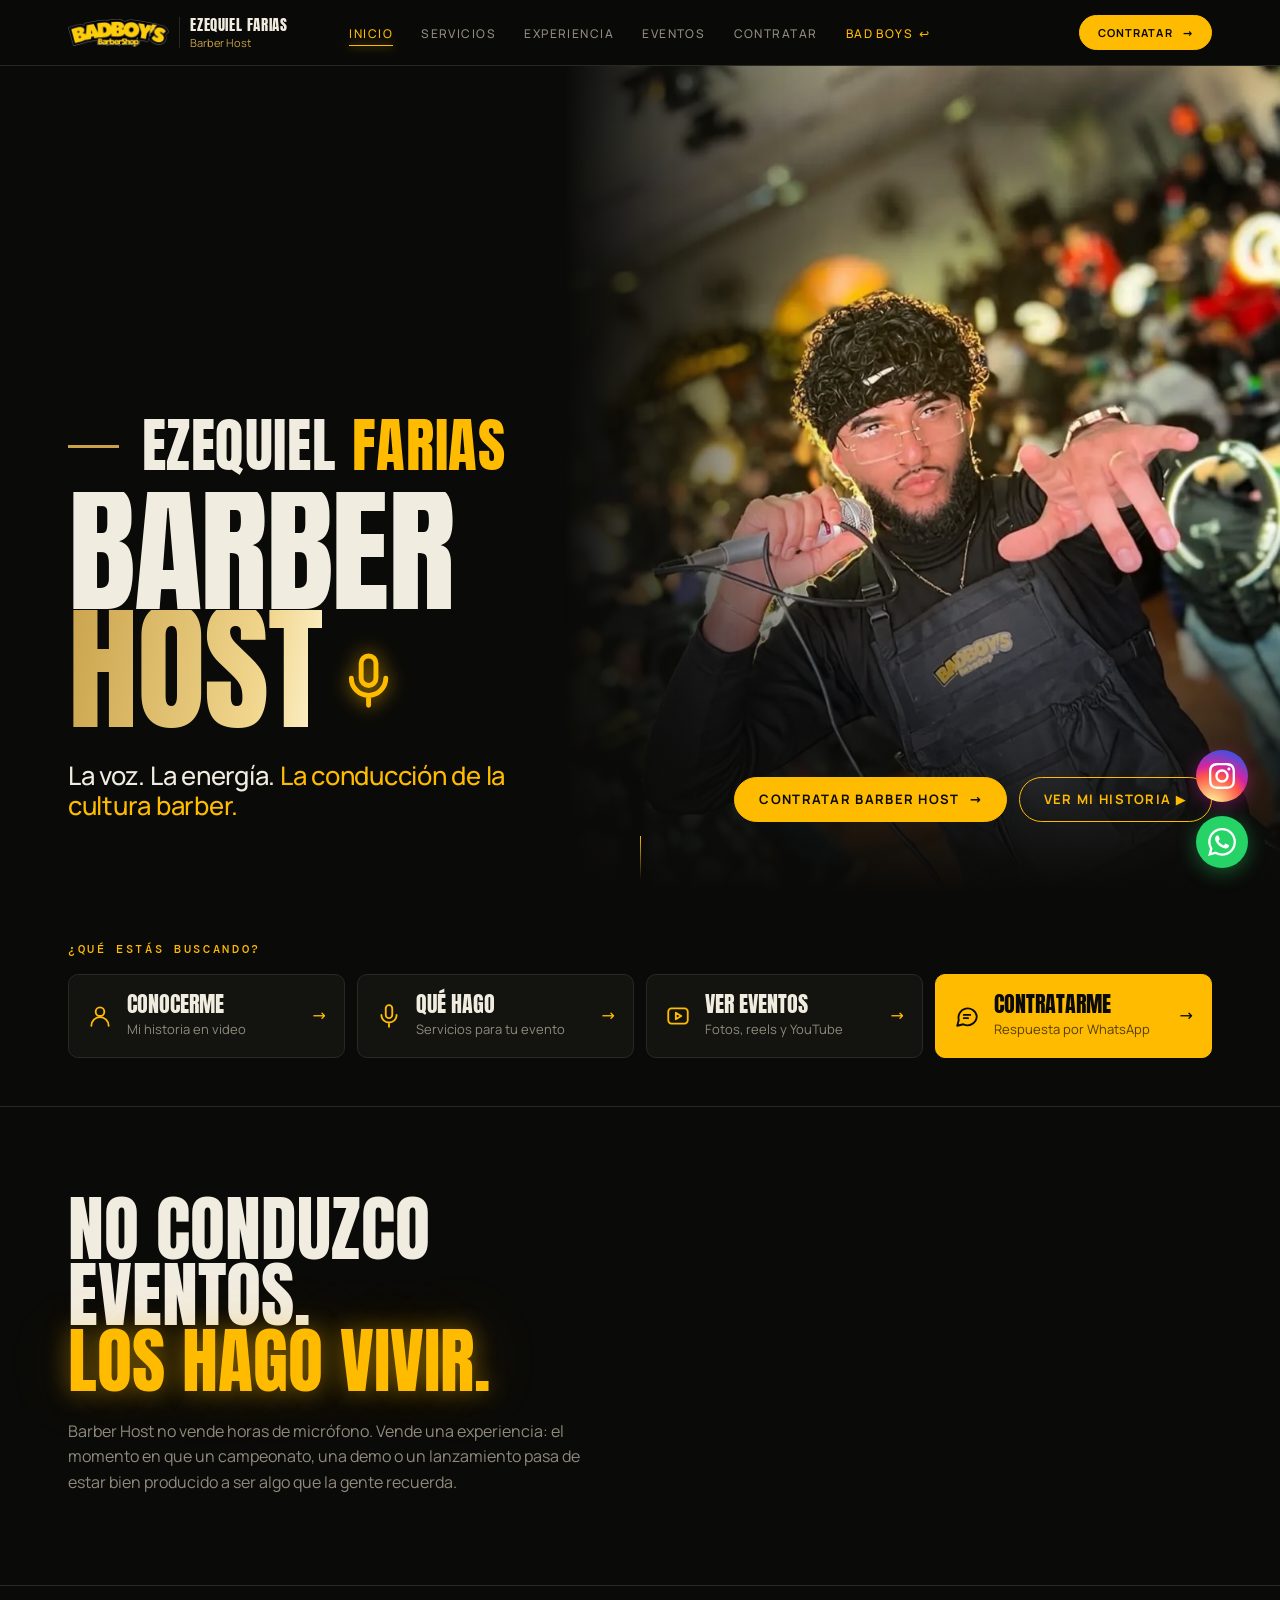
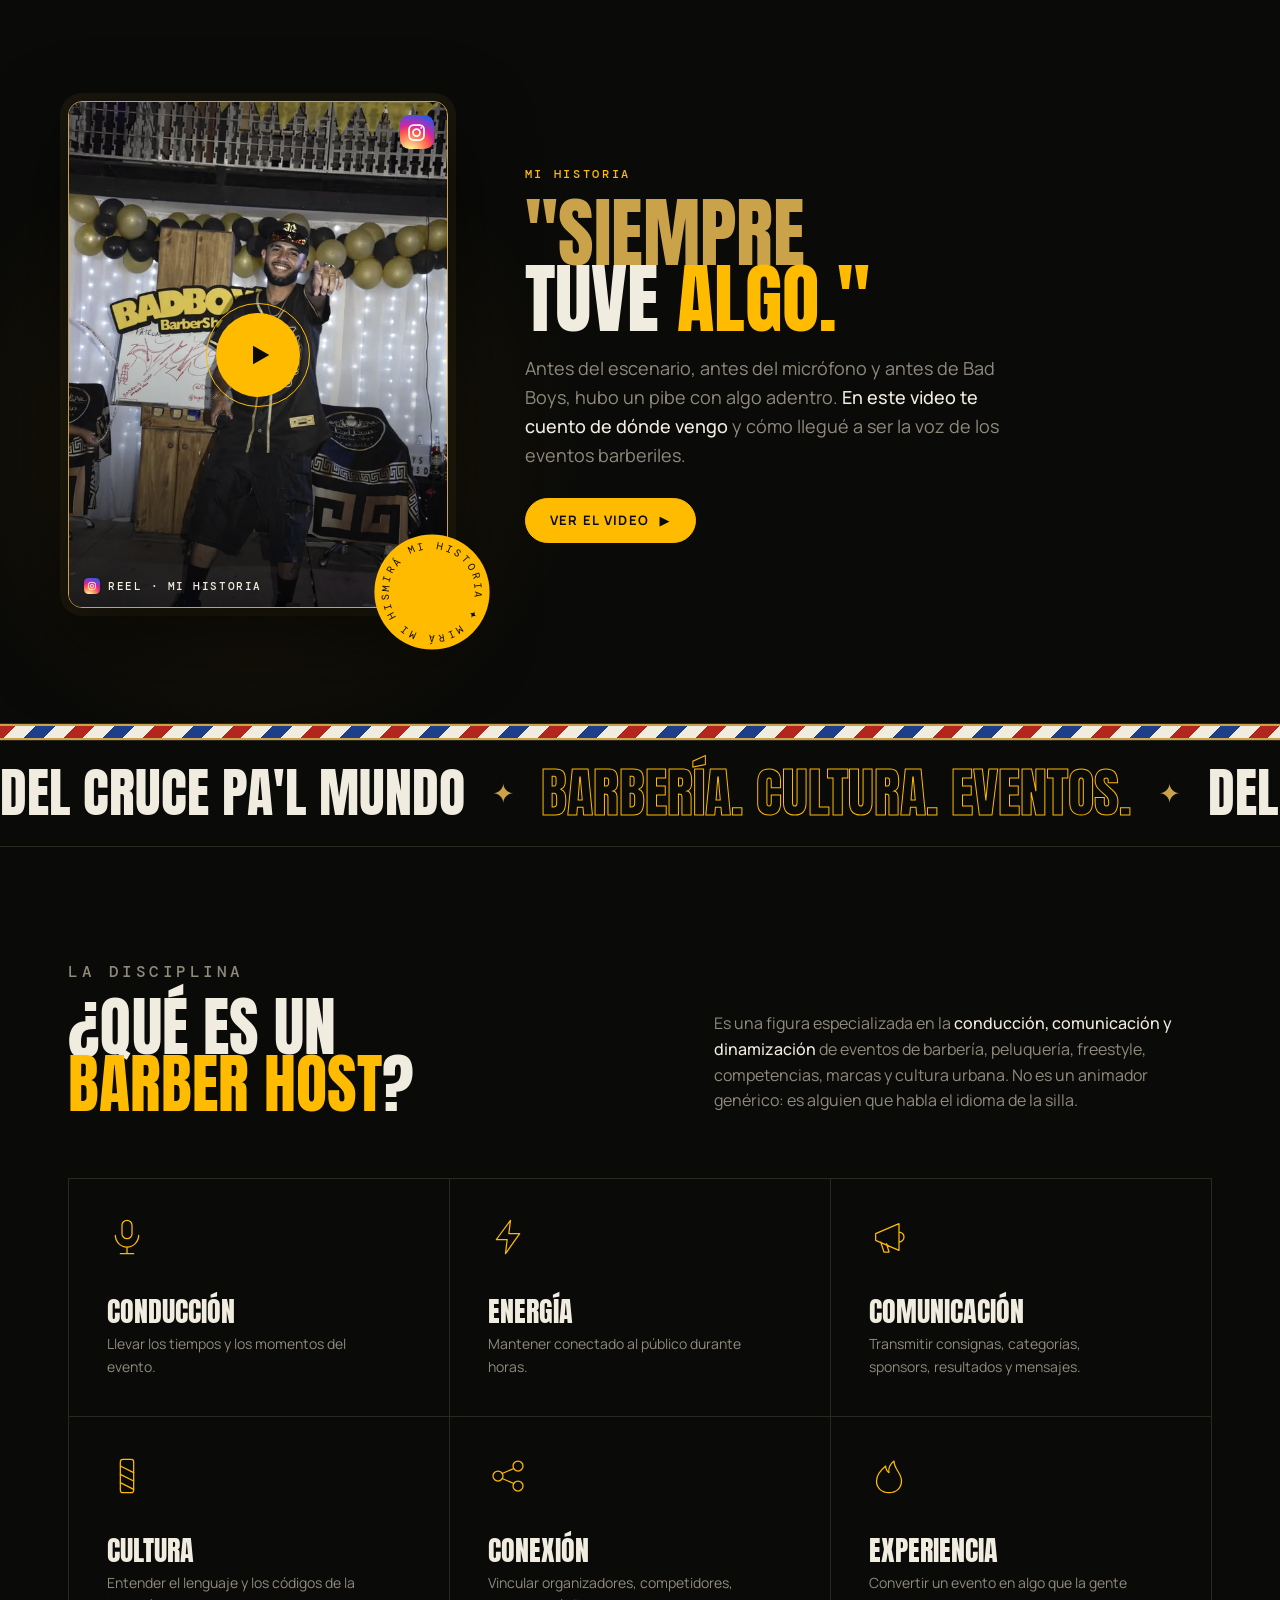
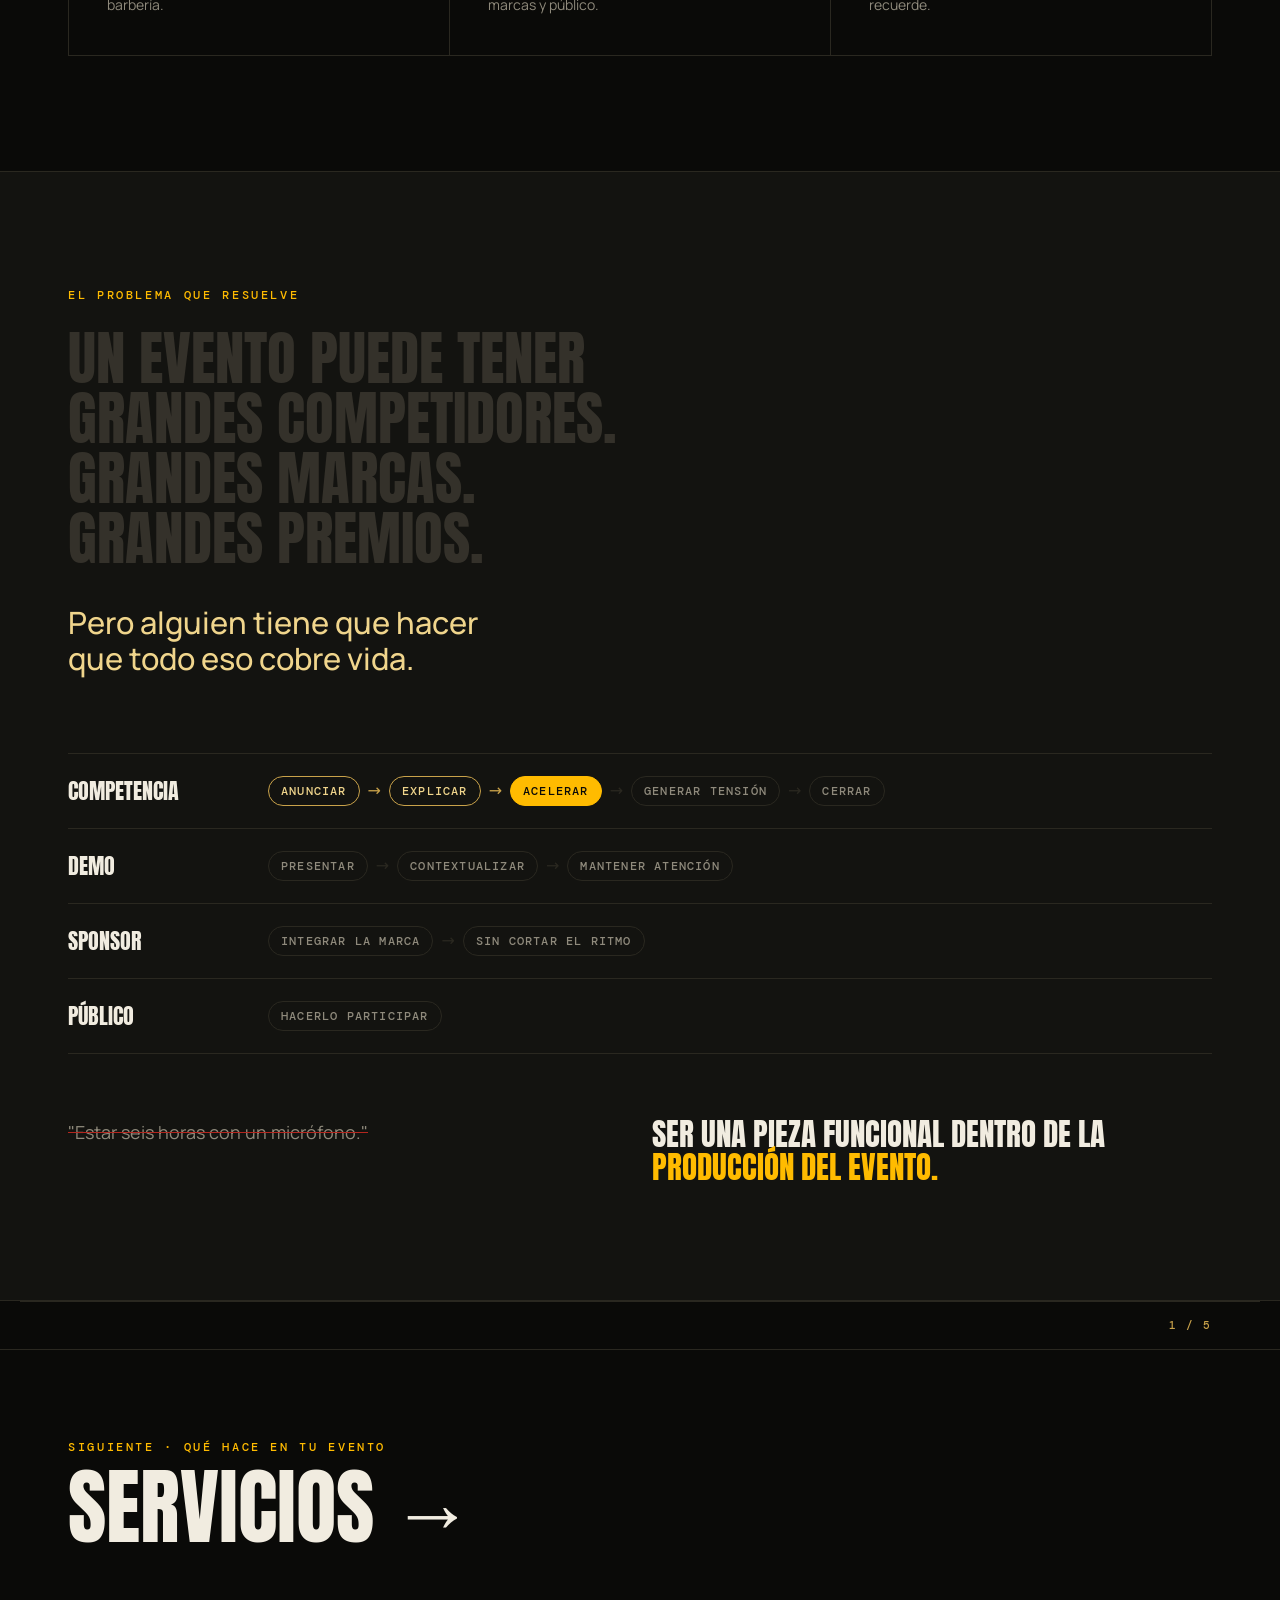
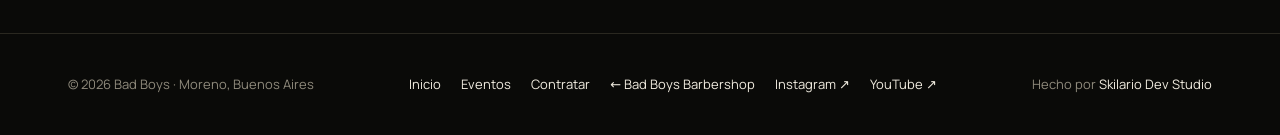
==== barber-host/index.html @ 0c730b34 "Agregado de Pagina nueva Agregado de Barber Host, Mejoras de SEO, Modificado home de Bad Boys" ====
<!doctype html>
<html lang="es">
<head>
  <meta charset="utf-8">
  <meta name="viewport" content="width=device-width, initial-scale=1, viewport-fit=cover">
  <!--
    SEO · URL pública del sitio: https://badboysbarber.com.ar/barber-host/
    Si se publica en otra dirección, buscar y reemplazar esa URL en este archivo,
    en sitemap.xml y en robots.txt (ver README).
  -->
  <title>Ezequiel Farias · Barber Host | Conductor de eventos de barbería</title>
  <meta name="description" content="Ezequiel Farias es Barber Host: conductor de campeonatos de barberos, batallas, expos, masterclass y activaciones de marca en Argentina. Más de 10 años en la barbería. Contratalo por WhatsApp.">
  <meta name="robots" content="index, follow, max-image-preview:large">
  <meta name="author" content="Ezequiel Farias">
  <link rel="canonical" href="https://badboysbarber.com.ar/barber-host/">
  <meta name="theme-color" content="#0a0a08">
  <meta name="referrer" content="strict-origin-when-cross-origin">

  <!-- Vista previa al compartir (WhatsApp, Instagram, Facebook, X) -->
  <meta property="og:type" content="profile">
  <meta property="og:locale" content="es_AR">
  <meta property="og:site_name" content="Bad Boy's Barbershop">
  <meta property="og:url" content="https://badboysbarber.com.ar/barber-host/">
  <meta property="og:title" content="Ezequiel Farias · Barber Host">
  <meta property="og:description" content="La voz. La energía. La conducción de la cultura barber. Campeonatos, expos, masterclass y marcas.">
  <meta property="og:image" content="https://badboysbarber.com.ar/barber-host/assets/img/og-barber-host.jpg">
  <meta property="og:image:width" content="1200">
  <meta property="og:image:height" content="630">
  <meta property="og:image:alt" content="Ezequiel Farias, Barber Host, con el micrófono frente al público">
  <meta property="profile:first_name" content="Ezequiel">
  <meta property="profile:last_name" content="Farias">
  <meta name="twitter:card" content="summary_large_image">
  <meta name="twitter:title" content="Ezequiel Farias · Barber Host">
  <meta name="twitter:description" content="La voz. La energía. La conducción de la cultura barber.">
  <meta name="twitter:image" content="https://badboysbarber.com.ar/barber-host/assets/img/og-barber-host.jpg">

  <!-- Íconos -->
  <link rel="icon" href="favicon.ico" sizes="48x48">
  <link rel="icon" type="image/png" href="assets/img/icons/icon-192.png" sizes="192x192">
  <link rel="apple-touch-icon" href="assets/img/icons/apple-touch-icon.png">
  <link rel="manifest" href="site.webmanifest">

  <!-- Velocidad: tipografías propias, precargadas (las que se ven arriba de todo) -->
  <link rel="preload" href="assets/fonts/anton-latin-400-normal.woff2" as="font" type="font/woff2" crossorigin>
  <link rel="preload" href="assets/fonts/manrope-latin-wght-normal.woff2" as="font" type="font/woff2" crossorigin>
  <link rel="stylesheet" href="assets/css/fonts.css">

  <!-- Estilos (el orden importa: cada archivo pisa al anterior) -->
  <link rel="stylesheet" href="assets/css/tokens.css">
  <link rel="stylesheet" href="assets/css/base.css">
  <link rel="stylesheet" href="assets/css/components.css">
  <link rel="stylesheet" href="assets/css/sections.css">
  <link rel="stylesheet" href="assets/css/media.css">
  <link rel="stylesheet" href="assets/css/navigation.css">
  <link rel="stylesheet" href="assets/css/theme-electric.css">
  <link rel="stylesheet" href="assets/css/modal.css">
  <link rel="stylesheet" href="assets/css/responsive.css">
  <link rel="stylesheet" href="assets/css/badboys.css">
  <link rel="stylesheet" href="assets/css/perf.css">

  <!-- Datos estructurados (Google entiende quién es Eze, qué ofrece y dónde) -->
  <script type="application/ld+json">
  {
    "@context": "https://schema.org",
    "@graph": [
      {
        "@type": "WebSite",
        "@id": "https://badboysbarber.com.ar/barber-host/#website",
        "url": "https://badboysbarber.com.ar/barber-host/",
        "name": "Ezequiel Farias · Barber Host",
        "inLanguage": "es-AR",
        "publisher": { "@id": "https://badboysbarber.com.ar/#barberia" }
      },
      {
        "@type": "ProfilePage",
        "@id": "https://badboysbarber.com.ar/barber-host/#pagina",
        "url": "https://badboysbarber.com.ar/barber-host/",
        "name": "Ezequiel Farias · Barber Host | Conductor de eventos de barbería",
        "inLanguage": "es-AR",
        "isPartOf": { "@id": "https://badboysbarber.com.ar/barber-host/#website" },
        "primaryImageOfPage": "https://badboysbarber.com.ar/barber-host/assets/img/og-barber-host.jpg",
        "mainEntity": { "@id": "https://badboysbarber.com.ar/barber-host/#eze" }
      },
      {
        "@type": "Person",
        "@id": "https://badboysbarber.com.ar/barber-host/#eze",
        "name": "Ezequiel Farias",
        "alternateName": ["Eze Farias", "Barber Host"],
        "jobTitle": "Barber Host · Conductor de eventos de barbería",
        "description": "Barbero y conductor de eventos de la cultura barber: campeonatos, batallas, expos, masterclass, demos y activaciones de marca. Dueño de Bad Boy's Barbershop en Moreno.",
        "url": "https://badboysbarber.com.ar/barber-host/",
        "image": "https://badboysbarber.com.ar/barber-host/assets/img/og-barber-host.jpg",
        "telephone": "+5491136596097",
        "worksFor": { "@id": "https://badboysbarber.com.ar/#barberia" },
        "sameAs": ["https://www.instagram.com/ezequielfarias15/", "https://www.youtube.com/@ezequielfariasok"],
        "knowsAbout": ["Barbería", "Conducción de eventos", "Campeonatos de barberos", "Batallas de barberos", "Masterclass de barbería", "Activaciones de marca"],
        "knowsLanguage": "es"
      },
      {
        "@type": "HairSalon",
        "@id": "https://badboysbarber.com.ar/#barberia",
        "name": "Bad Boy's Barbershop",
        "url": "https://badboysbarber.com.ar",
        "logo": "https://badboysbarber.com.ar/images/Logos/logo-badboys.webp",
        "foundingDate": "2018",
        "address": {
          "@type": "PostalAddress",
          "addressLocality": "Moreno",
          "addressRegion": "Buenos Aires",
          "addressCountry": "AR"
        }
      },
      {
        "@type": "Service",
        "@id": "https://badboysbarber.com.ar/barber-host/#servicio",
        "name": "Barber Host: conducción de eventos de barbería",
        "serviceType": "Conducción y animación de eventos de barbería",
        "provider": { "@id": "https://badboysbarber.com.ar/barber-host/#eze" },
        "areaServed": { "@type": "Country", "name": "Argentina" },
        "availableChannel": {
          "@type": "ServiceChannel",
          "serviceUrl": "https://wa.me/5491136596097",
          "servicePhone": "+5491136596097"
        },
        "hasOfferCatalog": {
          "@type": "OfferCatalog",
          "name": "Servicios de Barber Host",
          "itemListElement": [
            { "@type": "Offer", "itemOffered": { "@type": "Service", "name": "Conducción de competencias y campeonatos de barberos" } },
            { "@type": "Offer", "itemOffered": { "@type": "Service", "name": "Animación de expos y festivales de barbería" } },
            { "@type": "Offer", "itemOffered": { "@type": "Service", "name": "Presentación de demos y masterclass" } },
            { "@type": "Offer", "itemOffered": { "@type": "Service", "name": "Activaciones de marca y sponsors" } },
            { "@type": "Offer", "itemOffered": { "@type": "Service", "name": "Premiaciones" } }
          ]
        }
      }
    ]
  }
  </script>
</head>
<body>

<svg width="0" height="0" style="position:absolute" aria-hidden="true">
  <symbol id="ig" viewBox="0 0 24 24"><rect x="3.5" y="3.5" width="17" height="17" rx="5"/><circle cx="12" cy="12" r="4"/><circle cx="17.3" cy="6.7" r="1" fill="#fff" stroke="none"/></symbol>
  <symbol id="yt" viewBox="0 0 68 48"><path d="M66.5 7.5A8.5 8.5 0 0 0 60.5 1.5C55.2 0 34 0 34 0S12.8 0 7.5 1.5A8.5 8.5 0 0 0 1.5 7.5C0 12.8 0 24 0 24s0 11.2 1.5 16.5a8.5 8.5 0 0 0 6 6C12.8 48 34 48 34 48s21.2 0 26.5-1.5a8.5 8.5 0 0 0 6-6C68 35.2 68 24 68 24s0-11.2-1.5-16.5z" fill="#FF0000"/><path d="M27 34.3L45 24 27 13.7z" fill="#fff"/></symbol>
  <symbol id="wa" viewBox="0 0 24 24"><path d="M17.47 14.38c-.3-.15-1.76-.87-2.03-.97-.27-.1-.47-.15-.67.15-.2.3-.77.97-.94 1.17-.17.2-.35.22-.64.07-.3-.15-1.26-.46-2.4-1.48-.89-.79-1.49-1.77-1.66-2.07-.17-.3-.02-.46.13-.61.13-.13.3-.35.45-.52.15-.17.2-.3.3-.5.1-.2.05-.37-.02-.52-.08-.15-.67-1.61-.92-2.21-.24-.58-.49-.5-.67-.51h-.57c-.2 0-.52.07-.79.37-.27.3-1.04 1.02-1.04 2.48s1.07 2.88 1.21 3.08c.15.2 2.1 3.2 5.08 4.49.71.31 1.26.49 1.69.63.71.23 1.36.2 1.87.12.57-.08 1.76-.72 2-1.41.25-.7.25-1.29.17-1.41-.07-.13-.27-.2-.57-.35M12.05 21.5h-.01a9.4 9.4 0 0 1-4.8-1.31l-.34-.2-3.57.93.95-3.48-.22-.36a9.4 9.4 0 0 1-1.44-5.01c0-5.2 4.23-9.43 9.44-9.43 2.52 0 4.89.98 6.67 2.77a9.37 9.37 0 0 1 2.76 6.67c0 5.2-4.23 9.43-9.44 9.43M20.1 3.9A11.3 11.3 0 0 0 12.05.55C5.77.55.66 5.66.66 11.94c0 2 .52 3.97 1.52 5.7L.56 23.45l5.95-1.56a11.38 11.38 0 0 0 5.44 1.39h.01c6.28 0 11.39-5.11 11.39-11.39 0-3.04-1.18-5.9-3.33-8.05"/></symbol>
</svg>
<div class="progress" id="progress" aria-hidden="true"></div>

<nav class="nav" aria-label="Principal">
  <div class="wrap">
    <a class="logo" href="#inicio">
      <img src="assets/img/logo-badboys.webp" width="420" height="116" alt="Bad Boy's Barbershop">
      <span class="who"><b>Ezequiel Farias</b><i>Barber Host</i></span>
    </a>
    <ul class="menu" id="menu" data-render="nav">
    </ul>
    <a class="btn solid sm magnet nav-cta" href="#contacto">Contratar <span class="arr">→</span></a>
    <a class="bb-back" href="../index.html" data-badboys aria-label="Volver a Bad Boys Barbershop">Bad Boys <span aria-hidden="true">↩</span></a>
  </div>
</nav>

<main>
<!-- Inicio viene visible desde el HTML: se pinta antes de que cargue el JS (más rápido y sin saltos) -->
<div class="view active no-anim" id="inicio" data-title="Inicio">
<!-- 01 HOME / IMPACTO -->
<header class="hero" id="top">
  <div class="hero-photo">
    <picture>
      <!-- Celular: recorte propio con la cara arriba, así el título no la tapa.
           WebP (más liviano) con tamaños para cada pantalla; JPG de respaldo. -->
      <source media="(max-width: 560px)" type="image/webp" srcset="assets/img/eze-hero-mobile-600.webp 600w, assets/img/eze-hero-mobile.webp 900w" sizes="100vw">
      <source type="image/webp" srcset="assets/img/eze-hero-600.webp 600w, assets/img/eze-hero.webp 900w" sizes="(max-width: 760px) 100vw, 780px">
      <img id="hero-img" class="hero-img" src="assets/img/eze-hero.webp" width="900" height="1488" fetchpriority="high" alt="Ezequiel Farias con el micrófono en un evento de barbería, con el público atrás">
    </picture>
  </div>
  <div class="spot" aria-hidden="true"></div>
  <div class="wrap">
    <h1>
      <span class="name"><span class="first">Ezequiel</span> <span class="last">Farias</span></span>
      <span class="line"><span>Barber</span></span>
      <span class="line"><span><span class="metal neon">Host</span><svg class="mic" viewBox="0 0 24 24" fill="none" stroke="#ffbb00" stroke-width="2" stroke-linecap="round" aria-hidden="true"><rect x="9" y="2" width="6" height="12" rx="3"/><path d="M5 11a7 7 0 0 0 14 0M12 18v4"/></svg></span></span>
    </h1>
    <div class="row2">
      <p class="tag">La voz. La energía. <span class="y">La conducción de la cultura barber.</span></p>
      <div class="ctas">
        <a class="btn solid magnet" href="#contacto">Contratar Barber Host <span class="arr">→</span></a>
        <a class="btn magnet" href="#historia">Ver mi historia ▶</a>
      </div>
    </div>
  </div>
  <span class="scroll-hint" aria-hidden="true"></span>
</header>

<section class="quick" aria-label="Accesos rápidos">
  <div class="wrap">
    <p class="eyebrow">¿Qué estás buscando?</p>
    <div class="quick-grid">
      <a class="qk" href="#historia"><svg viewBox="0 0 24 24" aria-hidden="true"><circle cx="12" cy="8" r="4"/><path d="M4 21a8 8 0 0 1 16 0"/></svg><b>Conocerme</b><span>Mi historia en video</span><i>→</i></a>
      <a class="qk" href="#servicios"><svg viewBox="0 0 24 24" aria-hidden="true"><rect x="9" y="2" width="6" height="12" rx="3"/><path d="M5 11a7 7 0 0 0 14 0M12 18v4"/></svg><b>Qué hago</b><span>Servicios para tu evento</span><i>→</i></a>
      <a class="qk" href="#eventos"><svg viewBox="0 0 24 24" aria-hidden="true"><rect x="3" y="5" width="18" height="14" rx="3"/><path d="M10 9l5 3-5 3z"/></svg><b>Ver eventos</b><span>Fotos, reels y YouTube</span><i>→</i></a>
      <a class="qk hot" href="#contratar"><svg viewBox="0 0 24 24" aria-hidden="true"><path d="M21 12a8.5 8.5 0 0 1-12.4 7.6L3 21l1.4-5.4A8.5 8.5 0 1 1 21 12z"/><path d="M9 11h6M9 14h4"/></svg><b>Contratarme</b><span>Respuesta por WhatsApp</span><i>→</i></a>
    </div>
  </div>
</section>

<div class="statement">
  <div class="wrap">
    <p class="rv"><span>No conduzco eventos.</span><span class="y zap">Los hago vivir.</span></p>
    <small class="rv">Barber Host no vende horas de micrófono. Vende una experiencia: el momento en que un campeonato, una demo o un lanzamiento pasa de estar bien producido a ser algo que la gente recuerda.</small>
  </div>
</div>

<!-- MI HISTORIA -->
<section class="story" id="historia">
  <div class="wrap">
    <a class="story-card rv" data-video="ig:DcXJl1axS0Y" href="https://www.instagram.com/reel/DcXJl1axS0Y/" target="_blank" rel="noopener">
      <span class="inner"><img src="assets/img/covers/reel-mi-historia.webp" width="600" height="899" alt="Ezequiel Farias en Bad Boys" loading="lazy" decoding="async"></span>
      <span class="logo-ig badge-ig"><svg><use href="#ig"/></svg></span><span class="play"><svg viewBox="0 0 24 24"><path d="M6 4l14 8-14 8z"/></svg></span>
      <span class="lbl"><span class="logo-ig"><svg><use href="#ig"/></svg></span>Reel · Mi historia</span>
      <svg class="ring" viewBox="0 0 200 200" aria-hidden="true"><defs><path id="rc" d="M100,100 m-72,0 a72,72 0 1,1 144,0 a72,72 0 1,1 -144,0"/></defs><circle cx="100" cy="100" r="96" fill="#ffbb00"/><text font-family="DM Mono, monospace" font-size="17" letter-spacing="5" fill="#0a0a08"><textPath href="#rc">MIRÁ MI HISTORIA ✦ MIRÁ MI HISTORIA ✦ </textPath></text></svg>
    </a>
    <div>
      <p class="eyebrow">Mi historia</p>
      <h2 class="rv"><em>"Siempre</em>tuve <span class="y">algo."</span></h2>
      <p class="body rv">Antes del escenario, antes del micrófono y antes de Bad Boys, hubo un pibe con algo adentro. <strong>En este video te cuento de dónde vengo</strong> y cómo llegué a ser la voz de los eventos barberiles.</p>
      <a class="btn solid magnet" data-video="ig:DcXJl1axS0Y" href="https://www.instagram.com/reel/DcXJl1axS0Y/" target="_blank" rel="noopener">Ver el video <span class="arr">▶</span></a>
    </div>
  </div>
</section>



<div class="pole" aria-hidden="true"></div>

<div class="phrase" aria-hidden="true"><div class="t"><span class="seq"><span>Del cruce pa'l mundo</span><span class="s">✦</span><span class="o">Barbería. Cultura. Eventos.</span><span class="s">✦</span><span>Del cruce pa'l mundo</span><span class="s">✦</span><span class="o">Barbería. Cultura. Eventos.</span><span class="s">✦</span></span><span class="seq"><span>Del cruce pa'l mundo</span><span class="s">✦</span><span class="o">Barbería. Cultura. Eventos.</span><span class="s">✦</span><span>Del cruce pa'l mundo</span><span class="s">✦</span><span class="o">Barbería. Cultura. Eventos.</span><span class="s">✦</span></span></div></div>

<!-- 02 QUÉ ES -->
<section id="que-es">
  <div class="wrap">
    <div class="sec-head">
      <div><p class="eyebrow"><span class="n">02</span> La disciplina</p><h2 class="rv">¿Qué es un <span class="y">Barber Host</span>?</h2></div>
      <p class="rv">Es una figura especializada en la <strong>conducción, comunicación y dinamización</strong> de eventos de barbería, peluquería, freestyle, competencias, marcas y cultura urbana. No es un animador genérico: es alguien que habla el idioma de la silla.</p>
    </div>
    <div class="pillars">
      <article class="pillar rv"><svg viewBox="0 0 48 48"><rect x="18" y="4" width="12" height="22" rx="6"/><path d="M10 22a14 14 0 0 0 28 0M24 36v8M16 44h16"/></svg><div><h3>Conducción</h3><p>Llevar los tiempos y los momentos del evento.</p></div></article>
      <article class="pillar rv"><svg viewBox="0 0 48 48"><path d="M27 4L10 27h13l-2 17 17-24H25z"/></svg><div><h3>Energía</h3><p>Mantener conectado al público durante horas.</p></div></article>
      <article class="pillar rv"><svg viewBox="0 0 48 48"><path d="M8 20l28-12v32L8 28zM8 20v8M36 18a6 6 0 0 1 0 12M14 30l4 12h6l-3-10"/></svg><div><h3>Comunicación</h3><p>Transmitir consignas, categorías, sponsors, resultados y mensajes.</p></div></article>
      <article class="pillar rv"><svg viewBox="0 0 48 48"><rect x="16" y="4" width="16" height="40" rx="3"/><path d="M16 12l16 8M16 22l16 8M16 32l16 8"/></svg><div><h3>Cultura</h3><p>Entender el lenguaje y los códigos de la barbería.</p></div></article>
      <article class="pillar rv"><svg viewBox="0 0 48 48"><circle cx="12" cy="24" r="6"/><circle cx="36" cy="12" r="6"/><circle cx="36" cy="36" r="6"/><path d="M17 21l14-6M17 27l14 6"/></svg><div><h3>Conexión</h3><p>Vincular organizadores, competidores, marcas y público.</p></div></article>
      <article class="pillar rv"><svg viewBox="0 0 48 48"><path d="M24 44c9 0 15-6 15-14 0-10-9-14-9-24-5 4-7 9-6 14-3-2-4-5-4-8-6 5-11 11-11 18 0 8 6 14 15 14z"/></svg><div><h3>Experiencia</h3><p>Convertir un evento en algo que la gente recuerde.</p></div></article>
    </div>
  </div>
</section>

<!-- 03 PROBLEMA -->
<section class="problem" id="problema">
  <div class="wrap">
    <p class="eyebrow" style="margin-bottom:28px"><span class="n">03</span> El problema que resuelve</p>
    <h2 class="big3 rv">
      <span class="dim">Un evento puede tener</span>
      <span>grandes competidores.</span>
      <span>grandes marcas.</span>
      <span class="k">grandes premios.</span>
    </h2>
    <p class="after rv">Pero alguien tiene que hacer que todo eso cobre vida.</p>

    <div class="flows" id="flows">
      <div class="flow"><h4>Competencia</h4><div class="steps"><span>Anunciar</span><i>→</i><span>Explicar</span><i>→</i><span>Acelerar</span><i>→</i><span>Generar tensión</span><i>→</i><span>Cerrar</span></div></div>
      <div class="flow"><h4>Demo</h4><div class="steps"><span>Presentar</span><i>→</i><span>Contextualizar</span><i>→</i><span>Mantener atención</span></div></div>
      <div class="flow"><h4>Sponsor</h4><div class="steps"><span>Integrar la marca</span><i>→</i><span>Sin cortar el ritmo</span></div></div>
      <div class="flow"><h4>Público</h4><div class="steps"><span>Hacerlo participar</span></div></div>
    </div>

    <div class="value">
      <p class="no rv">"Estar seis horas con un micrófono."</p>
      <p class="yes rv">Ser una pieza funcional dentro de la <span class="y">producción del evento.</span></p>
    </div>
  </div>
</section>

<div class="pager"><div class="wrap"><span class="count">1 / 5</span></div>
<a class="next" href="#servicios"><div class="wrap"><span class="eyebrow">Siguiente · Qué hace en tu evento</span><b>Servicios <span class="arr">→</span></b></div></a></div>
</div>

<div class="view" id="servicios" data-title="Servicios">
<header class="page-head"><div class="wrap">
  <p class="crumb"><a href="#inicio">Inicio</a><span>/</span>Servicios<span class="step">02 de 05</span></p>
  <h1>Servicios<span class="zap-dot zap">.</span></h1>
  <p class="lead">Qué hago arriba del escenario y por qué funciona.</p>
  <div class="chips"><span class="lbl">En esta sección</span><a class="chip-link" href="#que-hago">Qué hago <span>↓</span></a><a class="chip-link" href="#por-que">Por qué yo <span>↓</span></a><a class="chip-link" href="#energia">La energía <span>↓</span></a></div>
</div></header>
<!-- 04 SERVICIOS -->
<section id="que-hago">
  <div class="wrap">
    <div class="sec-head">
      <div><p class="eyebrow"><span class="n">04</span> Servicios</p><h2 class="rv">¿Qué hago como <em>Barber Host?</em></h2></div>
      <p class="rv">Cada formato del evento necesita una conducción distinta. Estos son los momentos donde el micrófono hace la diferencia.</p>
    </div>
    <div class="services">
      <article class="svc rv"><div class="ic"><svg viewBox="0 0 24 24"><rect x="9" y="2" width="6" height="12" rx="3"/><path d="M5 11a7 7 0 0 0 14 0M12 18v4"/></svg></div><h3>Conducción de competencias</h3><p>Categorías, tiempos, jurados, competidores, resultados y premiaciones.</p></article>
      <article class="svc rv"><div class="ic"><svg viewBox="0 0 24 24"><path d="M13 2L4 14h7l-1 8 9-12h-7z"/></svg></div><h3>Animación del evento</h3><p>Interacción con público, competidores y organización.</p></article>
      <article class="svc rv"><div class="ic"><svg viewBox="0 0 24 24"><path d="M3 20h18M5 20V9l7-5 7 5v11M10 20v-6h4v6"/></svg></div><h3>Artistas y shows</h3><p>Entradas, transiciones y cierres.</p></article>
      <article class="svc rv"><div class="ic"><svg viewBox="0 0 24 24"><circle cx="6" cy="18" r="3"/><circle cx="18" cy="18" r="3"/><path d="M8 16L19 4M16 16L5 4"/></svg></div><h3>Demos y masterclass</h3><p>Presentación de educadores, barberos y profesionales.</p></article>
      <article class="svc rv"><div class="ic"><svg viewBox="0 0 24 24"><path d="M20 12l-8 8-9-9V3h8z"/><circle cx="7.5" cy="7.5" r="1.5"/></svg></div><h3>Activaciones de marca</h3><p>Sponsors y productos integrados a la dinámica del evento.</p></article>
      <article class="svc rv"><div class="ic"><svg viewBox="0 0 24 24"><path d="M8 3h8v6a4 4 0 0 1-8 0zM8 5H4v2a4 4 0 0 0 4 4M16 5h4v2a4 4 0 0 1-4 4M12 13v4M8 21h8M9 17h6v4H9z"/></svg></div><h3>Premiaciones</h3><p>Podios, reconocimientos y momentos especiales.</p></article>
    </div>
    <div class="custom rv">
      <h3>Barber Host personalizado</h3>
      <div><p class="lead">Cada evento tiene una identidad. La conducción también.</p><p>El lenguaje, el ritmo, el tipo de público, las categorías y la dinámica se adaptan a cada evento. No hay guion enlatado.</p></div>
    </div>
  </div>
</section>

<!-- 08 POR QUÉ -->
<section class="why" id="por-que" style="padding-top:0">
  <div class="wrap">
    <p class="eyebrow" style="margin-bottom:24px"><span class="n">08</span> Por qué Barber Host</p>
    <h2 class="claim rv">Entiendo el evento <span class="y">porque vengo de la industria.</span></h2>
    <ul class="know" id="know">
      <li>Conozco la barbería.</li>
      <li>Conozco las competencias.</li>
      <li>Conozco a los barberos.</li>
      <li>Conozco el lenguaje.</li>
      <li>Conozco al público.</li>
      <li>Conozco el ritmo de un evento.</li>
      <li>Conozco lo que es estar detrás de una silla.</li>
      <li class="closing">Y ahora, lo que significa estar frente a cientos de personas.</li>
    </ul>
  </div>
</section>

<!-- CIENCIA -->
<section class="science" id="energia">
  <svg class="wave" viewBox="0 0 1200 140" preserveAspectRatio="none" aria-hidden="true"><path id="wave" fill="none" stroke="#ffbb00" stroke-width="1.5" d=""/></svg>
  <div class="wrap" style="position:relative">
    <div class="sec-head">
      <div><p class="eyebrow"><span class="n">✦</span> Lo que no se ve</p><h2 class="rv">La ciencia detrás <em>de la</em> energía</h2></div>
      <p class="rv">Conducir un evento durante horas tiene técnica. Esto es lo que pasa arriba del escenario mientras el público solo siente que "estuvo buenísimo".</p>
    </div>
    <div class="sci">
      <div class="rv"><h3>El ritmo</h3><p>Un evento tiene momentos altos y bajos. El host sabe cuándo acelerar y cuándo dejar respirar.</p></div>
      <div class="rv"><h3>La atención</h3><p>El público no puede pasar cuatro horas recibiendo información de la misma manera.</p></div>
      <div class="rv"><h3>La expectativa</h3><p>Una competencia también se construye desde la palabra.</p></div>
      <div class="rv"><h3>La identidad</h3><p>El host representa parte de la personalidad del evento.</p></div>
      <div class="rv"><h3>El tiempo</h3><p>Cada minuto de escenario está conectado con el cronograma.</p></div>
      <div class="rv"><h3>La energía</h3><p>La energía del escenario se transmite al público.</p></div>
    </div>
    <div class="spark rv">
      <span>La chispa se comparte.</span>
      <span>La energía se transmite.</span>
      <svg class="bolt" viewBox="0 0 24 24" aria-hidden="true"><path d="M13 2L4 14h7l-1 8 9-12h-7z"/></svg>
    </div>
  </div>
</section>

<div class="pager"><div class="wrap"><a class="prev" href="#inicio">← Inicio</a><span class="count">2 / 5</span></div>
<a class="next" href="#experiencia"><div class="wrap"><span class="eyebrow">Siguiente · De la silla al escenario</span><b>Experiencia <span class="arr">→</span></b></div></a></div>
</div>

<div class="view" id="experiencia" data-title="Experiencia">
<header class="page-head"><div class="wrap">
  <p class="crumb"><a href="#inicio">Inicio</a><span>/</span>Experiencia<span class="step">03 de 05</span></p>
  <h1>Experiencia<span class="zap-dot zap">.</span></h1>
  <p class="lead">El camino desde la silla de barbero hasta el micrófono.</p>
  
</div></header>
<div class="phrase" aria-hidden="true"><div class="t rev"><span class="seq"><span class="o">De la silla</span><span>al escenario</span><span class="s">✦</span><span class="o">De la silla</span><span>al escenario</span><span class="s">✦</span><span class="o">De la silla</span><span>al escenario</span><span class="s">✦</span></span><span class="seq"><span class="o">De la silla</span><span>al escenario</span><span class="s">✦</span><span class="o">De la silla</span><span>al escenario</span><span class="s">✦</span><span class="o">De la silla</span><span>al escenario</span><span class="s">✦</span></span></div></div>

<!-- 05 EXPERIENCIA -->
<section id="recorrido">
  <div class="wrap">
    <div class="sec-head">
      <div><p class="eyebrow"><span class="n">05</span> Experiencia</p><h2 class="rv">De la silla <em>al</em> escenario</h2></div>
      <p class="rv">Un recorrido que arranca atrás de una silla de barbero y termina arriba del escenario. Por eso entiende el evento desde adentro.</p>
    </div>
    <div class="exp">
      <div class="photos">
        <div class="photo"><img src="assets/img/eze-silla-escenario.webp" srcset="assets/img/eze-silla-escenario-600.webp 600w, assets/img/eze-silla-escenario.webp 900w" sizes="(max-width: 760px) 100vw, 40vw" width="900" height="1200" decoding="async" alt="Ezequiel sentado en una mesa, anotando antes de un evento" style="object-position:50% 40%" loading="lazy"><span class="cap">De la silla al escenario</span></div>
        <div class="photo"><img src="assets/img/eze-en-vivo.webp" srcset="assets/img/eze-en-vivo-600.webp 600w, assets/img/eze-en-vivo.webp 900w" sizes="(max-width: 760px) 100vw, 40vw" width="900" height="1488" decoding="async" alt="Ezequiel con el micrófono saludando al público" style="object-position:50% 30%" loading="lazy"><span class="cap">En vivo</span></div>
        <a class="photo" href="#historia"><img src="assets/img/covers/reel-mi-historia.webp" width="600" height="899" decoding="async" alt="Ezequiel Farias en Bad Boys" style="object-position:50% 35%" loading="lazy"><span class="cap">▶ Mi historia</span></a>
      </div>
      <div>
        <ol class="tl" id="tl">
          <span class="fill" aria-hidden="true"></span>
          <li><span class="when">2018</span><h3>Nace Bad Boys</h3><p>La barbería en Moreno. El punto de partida de todo.</p></li>
          <li><span class="when">Barbero</span><h3>Comunidad</h3><p>Construcción de comunidad y experiencia frente al público, todos los días en la silla.</p></li>
          <li><span class="when">Academia</span><h3>Formación</h3><p>Enseñar es comunicar. Ahí se afila la palabra.</p></li>
          <li><span class="when">Eventos</span><h3>Primeras conducciones</h3><p>El salto del salón al escenario.</p></li>
          <li><span class="when">Hoy</span><h3>Barber Host</h3><p>Una nueva etapa profesional.</p></li>
        </ol>
        <div class="decade rv"><b data-count="10">10<sup>+</sup></b><p>Más de una década dentro de la industria barberil. Conoce el evento desde adentro.</p></div>
      </div>
    </div>
  </div>
</section>

<div class="pager"><div class="wrap"><a class="prev" href="#servicios">← Servicios</a><span class="count">3 / 5</span></div>
<a class="next" href="#eventos"><div class="wrap"><span class="eyebrow">Siguiente · Portfolio y videos</span><b>Eventos <span class="arr">→</span></b></div></a></div>
</div>

<div class="view" id="eventos" data-title="Eventos">
<header class="page-head"><div class="wrap">
  <p class="crumb"><a href="#inicio">Inicio</a><span>/</span>Eventos<span class="step">04 de 05</span></p>
  <h1>Eventos<span class="zap-dot zap">.</span></h1>
  <p class="lead">Dónde ya estuve, en fotos y video.</p>
  <div class="chips"><span class="lbl">En esta sección</span><a class="chip-link" href="#portfolio">Eventos <span>↓</span></a><a class="chip-link" href="#videos">Videos <span>↓</span></a></div>
</div></header>
<!-- 06 EVENTOS -->
<section class="events" id="portfolio">
  <div class="wrap">
    <div class="sec-head">
      <div><p class="eyebrow"><span class="n">06</span> Portfolio</p><h2 class="rv">Dónde <em>ya</em> estuve</h2></div>
      <p class="rv">No es "participé en tal evento". Es <strong>rol: Barber Host</strong>. Así se construye una categoría profesional.</p>
    </div>
    <div class="ev-grid">
      <article class="ev rv">
        <div class="photo ev-img"><img src="assets/img/eventos/west-side.webp" srcset="assets/img/eventos/west-side-600.webp 600w, assets/img/eventos/west-side.webp 854w" sizes="(max-width: 820px) 100vw, 33vw" width="854" height="1280" alt="Ezequiel Farias con el micrófono en Bienvenido al We$t Side, en el Cruce Castelar" style="object-position:50% 25%" loading="lazy" decoding="async"></div>
        <div class="body"><span class="role"><svg viewBox="0 0 24 24"><rect x="9" y="2" width="6" height="12" rx="3"/><path d="M5 11a7 7 0 0 0 14 0M12 18v4"/></svg>Rol: Barber Host</span><h3>Bienvenido al We$t Side ⚡<small>Cruce Castelar</small></h3><p>Conducción del evento en casa, en el Cruce Castelar, con el público arriba de principio a fin.</p></div>
      </article>
      <article class="ev rv">
        <div class="photo ev-img"><img src="assets/img/eventos/liga-de-barberos.webp" srcset="assets/img/eventos/liga-de-barberos-600.webp 600w, assets/img/eventos/liga-de-barberos.webp 900w" sizes="(max-width: 820px) 100vw, 33vw" width="900" height="1200" alt="Flyer de la Liga de Barberos Zona Oeste con Ezequiel Farias como host y locutor" style="object-position:50% 0%" loading="lazy" decoding="async"></div>
        <div class="body"><span class="role"><svg viewBox="0 0 24 24"><rect x="9" y="2" width="6" height="12" rx="3"/><path d="M5 11a7 7 0 0 0 14 0M12 18v4"/></svg>Rol: Host y locutor</span><h3>Liga de Barberos<small>Merlo · Zona Oeste</small></h3><p>Host y locutor de la liga: tres categorías (fast fade, freestyle y fade en 40 minutos) y la gran final.</p></div>
      </article>
      <article class="ev rv">
        <div class="photo ev-img"><img src="assets/img/eventos/barber-vs-barber-8.webp" srcset="assets/img/eventos/barber-vs-barber-8-600.webp 600w, assets/img/eventos/barber-vs-barber-8.webp 900w" sizes="(max-width: 820px) 100vw, 33vw" width="900" height="900" alt="Flyer de Barber vs Barber 8 con Ezequiel Farias como speaker oficial" style="object-position:50% 20%" loading="lazy" decoding="async"></div>
        <div class="body"><span class="role"><svg viewBox="0 0 24 24"><rect x="9" y="2" width="6" height="12" rx="3"/><path d="M5 11a7 7 0 0 0 14 0M12 18v4"/></svg>Rol: Speaker oficial</span><h3>Barber vs Barber<small>Hurlingham · Edición 8</small></h3><p>La voz de la batalla: presentación de competidores, categorías, jurado y premiación.</p></div>
      </article>
    </div>

    <div class="sub-head" id="videos">
      <h3>En video</h3>
      <p>Clips de escenario y contenido de Eze. Tocá cualquiera para verlo.</p>
    </div>

    <div id="yt-featured" data-render="youtube"></div>

    <div class="reels" id="reels" data-render="reels"></div>
    <div class="more"><button class="btn magnet" id="more-reels" type="button" aria-controls="reels" aria-expanded="false">Ver todos los reels <span class="arr">↓</span></button></div>
    <div class="follow rv">
      <p>Más eventos y contenido en mis redes</p>
      <div class="socials"><a href="https://www.instagram.com/ezequielfarias15/" data-social="instagram" target="_blank" rel="noopener"><span class="logo-ig"><svg><use href="#ig"/></svg></span>@ezequielfarias15 ↗</a><a href="https://www.youtube.com/@ezequielfariasok" data-social="youtube" target="_blank" rel="noopener"><span class="logo-yt"><svg viewBox="0 0 68 48"><use href="#yt"/></svg></span>@ezequielfariasok ↗</a></div>
    </div>
  </div>
</section>


<div class="pager"><div class="wrap"><a class="prev" href="#experiencia">← Experiencia</a><span class="count">4 / 5</span></div>
<a class="next" href="#contratar"><div class="wrap"><span class="eyebrow">Siguiente · Organizadores, marcas y contacto</span><b>Contratar <span class="arr">→</span></b></div></a></div>
</div>

<div class="view" id="contratar" data-title="Contratar">
<header class="page-head"><div class="wrap">
  <p class="crumb"><a href="#inicio">Inicio</a><span>/</span>Contratar<span class="step">05 de 05</span></p>
  <h1>Contratar<span class="zap-dot zap">.</span></h1>
  <p class="lead">Contame tu evento y te respondo por WhatsApp.</p>
  <div class="chips"><span class="lbl">En esta sección</span><a class="chip-link" href="#organizadores">Para quién <span>↓</span></a><a class="chip-link" href="#contacto">Escribime <span>↓</span></a></div>
</div></header>
<!-- 07 ORGANIZADORES -->
<section id="organizadores">
  <div class="wrap">
    <div class="sec-head">
      <div><p class="eyebrow"><span class="n">07</span> Marcas / organizadores</p><h2 class="rv">¿Organizás un <span class="y">evento</span>?</h2></div>
      <p class="rv">Tu evento necesita más que una buena producción. <strong>Necesita alguien capaz de conectar cada momento con el público.</strong></p>
    </div>
    <div class="paths">
      <a class="path rv" href="#contacto"><span class="who">Productoras · campeonatos · expos</span><div><h3>Organizadores</h3><p style="margin-top:10px">Conducción de tu competencia, expo o festival completo.</p></div><span class="go"><span>Consultar fecha</span><span>→</span></span></a>
      <a class="path rv" href="#contacto"><span class="who">Productos · máquinas · insumos</span><div><h3>Marcas</h3><p style="margin-top:10px">Lanzamientos, activaciones en stand e integración de sponsors.</p></div><span class="go"><span>Escribime</span><span>→</span></span></a>
      <a class="path rv" href="#contacto"><span class="who">Barberos · educadores · academias</span><div><h3>Barberos y educadores</h3><p style="margin-top:10px">Presentación de tu masterclass, demo o evento propio.</p></div><span class="go"><span>Escribime</span><span>→</span></span></a>
    </div>
  </div>
</section>

<!-- CIERRE -->
<section class="final">
  <div class="photo" aria-hidden="true"><img src="assets/img/fondo-contrato.webp" srcset="assets/img/fondo-contrato-600.webp 600w, assets/img/fondo-contrato.webp 1280w" sizes="100vw" width="1280" height="854" alt="" loading="lazy" decoding="async"></div>
  <div class="wrap inner">
    <h2 class="rv">¿Tenés un evento?<span class="y">Hablemos.</span></h2>
    <p class="sig"><b>Ezequiel Farias</b><i>Barber Host</i></p>
    <a class="btn solid magnet" data-wa="default" href="https://wa.me/5491136596097" target="_blank" rel="noopener">Escribime por WhatsApp <span class="arr">→</span></a>
  </div>
</section>

<section class="contact" id="contacto">
  <div class="wrap grid">
    <div class="aside">
      <p class="eyebrow">Contrataciones</p>
      <h2>Contame qué <span class="y">estás armando</span></h2>
      <p>Te respondo en menos de 24 horas con disponibilidad y propuesta.</p>
      <div class="socials"><a href="https://www.instagram.com/ezequielfarias15/" data-social="instagram" target="_blank" rel="noopener"><span class="logo-ig"><svg><use href="#ig"/></svg></span>Instagram ↗</a><a href="https://www.youtube.com/@ezequielfariasok" data-social="youtube" target="_blank" rel="noopener"><span class="logo-yt"><svg viewBox="0 0 68 48"><use href="#yt"/></svg></span>YouTube ↗</a></div>
    </div>
    <div class="contact-wa rv">
      <p class="eyebrow">Para responderte más rápido, contame</p>
      <ul class="files">
        <li>Fecha del evento <span>01</span></li>
        <li>Ciudad y lugar <span>02</span></li>
        <li>Tipo de evento <span>03</span></li>
        <li>Público estimado <span>04</span></li>
      </ul>
      <a class="wa-card" data-wa="default" href="https://wa.me/5491136596097?text=Hola%20Eze!%20Quiero%20consultar%20por%20Barber%20Host%20para%20un%20evento" target="_blank" rel="noopener"><svg viewBox="0 0 24 24"><use href="#wa"/></svg><div><b>Escribime por WhatsApp</b><span id="wa-num">+54 9 11 3659-6097</span></div></a>
    </div>
  </div>
</section>
<div class="pager last"><div class="wrap"><a class="prev" href="#eventos">← Eventos</a><span class="count">5 / 5</span><a class="prev" href="#inicio">Volver al inicio ↑</a></div></div>
</div>
</main>

<footer>
  <div class="wrap">
    <span>© 2026 Bad Boys · Moreno, Buenos Aires</span>
    <span style="display:flex;gap:20px;flex-wrap:wrap"><a href="#inicio">Inicio</a><a href="#eventos">Eventos</a><a href="#contratar">Contratar</a><a href="../index.html" data-badboys>← Bad Boys Barbershop</a><a href="https://www.instagram.com/ezequielfarias15/" data-social="instagram" target="_blank" rel="noopener">Instagram ↗</a><a href="https://www.youtube.com/@ezequielfariasok" data-social="youtube" target="_blank" rel="noopener">YouTube ↗</a></span>
    <span>Hecho por <a href="https://skilariodev.com.ar" target="_blank" rel="noopener">Skilario Dev Studio</a></span>
  </div>
</footer>

<nav class="bottombar" id="bottombar" aria-label="Secciones" data-render="bottombar"></nav>
<!-- Botones flotantes: mismos íconos y mismo diseño que en Bad Boys -->
<a class="ig-float" data-social="instagram" href="https://www.instagram.com/ezequielfarias15/" target="_blank" rel="noopener" aria-label="Instagram de Ezequiel Farias">
  <svg viewBox="0 0 24 24" fill="currentColor"><path d="M12 2.163c3.204 0 3.584.012 4.85.07 3.252.148 4.771 1.691 4.919 4.919.058 1.265.069 1.645.069 4.849 0 3.205-.012 3.584-.069 4.849-.149 3.225-1.664 4.771-4.919 4.919-1.266.058-1.644.07-4.85.07-3.204 0-3.584-.012-4.849-.07-3.26-.149-4.771-1.699-4.919-4.92-.058-1.265-.07-1.644-.07-4.849 0-3.204.013-3.583.07-4.849.149-3.227 1.664-4.771 4.919-4.919 1.266-.057 1.645-.069 4.849-.069zm0-2.163c-3.259 0-3.667.014-4.947.072-4.358.2-6.78 2.618-6.98 6.98-.059 1.281-.073 1.689-.073 4.948 0 3.259.014 3.668.072 4.948.2 4.358 2.618 6.78 6.98 6.98 1.281.058 1.689.072 4.948.072 3.259 0 3.668-.014 4.948-.072 4.354-.2 6.782-2.618 6.979-6.98.059-1.28.073-1.689.073-4.948 0-3.259-.014-3.667-.072-4.947-.196-4.354-2.617-6.78-6.979-6.98-1.281-.059-1.69-.073-4.949-.073zm0 5.838c-3.403 0-6.162 2.759-6.162 6.162s2.759 6.163 6.162 6.163 6.162-2.759 6.162-6.163c0-3.403-2.759-6.162-6.162-6.162zm0 10.162c-2.209 0-4-1.79-4-4 0-2.209 1.791-4 4-4s4 1.791 4 4c0 2.21-1.791 4-4 4zm6.406-11.845c-.796 0-1.441.645-1.441 1.44s.645 1.44 1.441 1.44c.795 0 1.439-.645 1.439-1.44s-.644-1.44-1.439-1.44z"/></svg>
</a>
<a class="wa-float" data-wa="plain" href="https://wa.me/5491136596097" target="_blank" rel="noopener" aria-label="Escribir por WhatsApp">
  <svg viewBox="0 0 24 24" xmlns="http://www.w3.org/2000/svg">
      <path d="M17.472 14.382c-.297-.149-1.758-.867-2.03-.967-.273-.099-.471-.148-.67.15-.197.297-.767.966-.94 1.164-.173.199-.347.223-.644.075-.297-.15-1.255-.463-2.39-1.475-.883-.788-1.48-1.761-1.653-2.059-.173-.297-.018-.458.13-.606.134-.133.298-.347.446-.52.149-.174.198-.298.298-.497.099-.198.05-.371-.025-.52-.075-.149-.669-1.612-.916-2.207-.242-.579-.487-.5-.669-.51-.173-.008-.371-.01-.57-.01-.198 0-.52.074-.792.372-.272.297-1.04 1.016-1.04 2.479 0 1.462 1.065 2.875 1.213 3.074.149.198 2.096 3.2 5.077 4.487.709.306 1.262.489 1.694.625.712.227 1.36.195 1.871.118.571-.085 1.758-.719 2.006-1.413.248-.694.248-1.289.173-1.413-.074-.124-.272-.198-.57-.347m-5.421 7.403h-.004a9.87 9.87 0 01-5.031-1.378l-.361-.214-3.741.982.998-3.648-.235-.374a9.86 9.86 0 01-1.51-5.26c.001-5.45 4.436-9.884 9.888-9.884 2.64 0 5.122 1.03 6.988 2.898a9.825 9.825 0 012.893 6.994c-.003 5.45-4.437 9.884-9.885 9.884m8.413-18.297A11.815 11.815 0 0012.05 0C5.495 0 .16 5.335.157 11.892c0 2.096.547 4.142 1.588 5.945L.057 24l6.305-1.654a11.882 11.882 0 005.683 1.448h.005c6.554 0 11.89-5.335 11.893-11.893a11.821 11.821 0 00-3.48-8.413z"/>
    </svg>
</a>

<!-- ===== MVC =====
     Models:      datos (secciones, videos, contacto)
     Views:       todo lo que toca el DOM
     Controllers: conectan eventos del usuario con modelos y vistas
     app.js:      arranque -->
<script src="js/models/site.model.js" defer></script>
<script src="js/models/videos.model.js" defer></script>
<script src="js/models/contact.model.js" defer></script>
<script src="js/models/analytics.model.js" defer></script>
<script src="js/views/nav.view.js" defer></script>
<script src="js/views/videos.view.js" defer></script>
<script src="js/views/modal.view.js" defer></script>
<script src="js/views/contact.view.js" defer></script>
<script src="js/views/effects.view.js" defer></script>
<script src="js/controllers/nav.controller.js" defer></script>
<script src="js/controllers/router.controller.js" defer></script>
<script src="js/controllers/videos.controller.js" defer></script>
<script src="js/controllers/contact.controller.js" defer></script>
<script src="js/controllers/analytics.controller.js" defer></script>
<script src="js/app.js" defer></script>
</body>
</html>
---- barber-host/assets/css/fonts.css ----
/* ==========================================================
   Barber Host · Tipografías servidas desde el propio sitio
   (antes venían de Google Fonts: 2 conexiones extra y CSS que bloqueaba el render).
   Solo subset "latin" (cubre español completo). Licencia: SIL OFL 1.1.
   ========================================================== */
@font-face{
  font-family:"Anton";
  font-style:normal;font-weight:400;font-display:swap;
  src:url("../fonts/anton-latin-400-normal.woff2") format("woff2");
  unicode-range:U+0000-00FF,U+0131,U+0152-0153,U+02BB-02BC,U+02C6,U+02DA,U+02DC,U+0304,U+0308,U+0329,U+2000-206F,U+20AC,U+2122,U+2191,U+2193,U+2212,U+2215,U+FEFF,U+FFFD;
}
/* Manrope variable: un solo archivo para 400, 500 y 700 */
@font-face{
  font-family:"Manrope";
  font-style:normal;font-weight:200 800;font-display:swap;
  src:url("../fonts/manrope-latin-wght-normal.woff2") format("woff2-variations"),
      url("../fonts/manrope-latin-wght-normal.woff2") format("woff2");
  unicode-range:U+0000-00FF,U+0131,U+0152-0153,U+02BB-02BC,U+02C6,U+02DA,U+02DC,U+0304,U+0308,U+0329,U+2000-206F,U+20AC,U+2122,U+2191,U+2193,U+2212,U+2215,U+FEFF,U+FFFD;
}
@font-face{
  font-family:"DM Mono";
  font-style:normal;font-weight:400;font-display:swap;
  src:url("../fonts/dm-mono-latin-400-normal.woff2") format("woff2");
  unicode-range:U+0000-00FF,U+0131,U+0152-0153,U+02BB-02BC,U+02C6,U+02DA,U+02DC,U+0304,U+0308,U+0329,U+2000-206F,U+20AC,U+2122,U+2191,U+2193,U+2212,U+2215,U+FEFF,U+FFFD;
}
@font-face{
  font-family:"DM Mono";
  font-style:normal;font-weight:500;font-display:swap;
  src:url("../fonts/dm-mono-latin-500-normal.woff2") format("woff2");
  unicode-range:U+0000-00FF,U+0131,U+0152-0153,U+02BB-02BC,U+02C6,U+02DA,U+02DC,U+0304,U+0308,U+0329,U+2000-206F,U+20AC,U+2122,U+2191,U+2193,U+2212,U+2215,U+FEFF,U+FFFD;
}
---- barber-host/assets/css/tokens.css ----
/* ==========================================================
   Barber Host · Tokens de diseño: colores, tipografías y medidas
   ========================================================== */

/* Concepto: la web oficial de una disciplina nueva. Póster de evento: tipografía enorme, mucho negro, amarillo Bad Boys como golpe, dorado metálico en detalles. Frases que cruzan la pantalla al scrollear. Estética oscura única, a propósito. */
:root{
  --ink:#0a0a08;         /* fondo */
  --ink-2:#131310;       /* superficies */
  --line:#2a2820;        /* bordes */
  --yellow:#ffbb00;      /* amarillo Bad Boys (el mismo de badboysbarber.com.ar) */
  --gold:#c9a24a;        /* metálico */
  --gold-hi:#f0d58c;     /* brillo */
  --bone:#f1ece0;        /* texto */
  --mute:#8f8a7c;        /* texto secundario */
  --red:#b3261e;         /* poste */
  --f-display:"Anton","Impact","Arial Narrow",sans-serif;
  --f-accent:"Manrope",system-ui,-apple-system,"Segoe UI",sans-serif;
  --f-body:"Manrope",system-ui,-apple-system,"Segoe UI",sans-serif;
  --f-mono:"DM Mono",ui-monospace,Menlo,monospace;
  --gutter:clamp(16px,4vw,48px);
  --ease:cubic-bezier(.2,.8,.2,1);
  --ease-io:cubic-bezier(.7,0,.2,1);
  color-scheme:dark;
}
---- barber-host/assets/css/base.css ----
/* ==========================================================
   Barber Host · Base: reset, tipografía general y utilidades
   ========================================================== */

*{box-sizing:border-box}
html{scroll-behavior:smooth}
body{margin:0;background:var(--ink);color:var(--bone);font:400 16px/1.6 var(--f-body);overflow-x:hidden;-webkit-font-smoothing:antialiased}
a{color:inherit}
:focus-visible{outline:2px solid var(--yellow);outline-offset:3px}
.wrap{max-width:1240px;margin-inline:auto;padding-inline:var(--gutter)}
.eyebrow{font:500 12px/1.3 var(--f-mono);letter-spacing:.22em;text-transform:uppercase;color:var(--yellow);display:flex;gap:12px;align-items:center}
.eyebrow .n{color:var(--mute)}
h1,h2,h3{text-wrap:balance;margin:0;font-weight:400;overflow-wrap:break-word}
p{margin:0}
.y{color:var(--yellow)}
.metal{background:linear-gradient(100deg,var(--gold) 0%,var(--gold-hi) 30%,#fff6d6 42%,var(--gold) 55%,#7d6122 78%,var(--gold) 100%);background-size:260% 100%;-webkit-background-clip:text;background-clip:text;color:transparent;animation:sheen 7s linear infinite}
@keyframes sheen{to{background-position:-260% 0}}

body::before{content:"";position:fixed;inset:0;pointer-events:none;z-index:100;opacity:.07;background-image:url("data:image/svg+xml;utf8,<svg xmlns='http://www.w3.org/2000/svg' width='160' height='160'><filter id='n'><feTurbulence type='fractalNoise' baseFrequency='.9' numOctaves='2' stitchTiles='stitch'/></filter><rect width='100%' height='100%' filter='url(%23n)'/></svg>")}
---- barber-host/assets/css/components.css ----
/* ==========================================================
   Barber Host · Componentes: barra de progreso, navegación superior, botones y placeholders
   ========================================================== */

/* barra de progreso */
.progress{position:fixed;left:0;top:0;height:2px;width:100%;background:var(--yellow);transform-origin:left;transform:scaleX(0);z-index:70}

/* NAV */
.nav{position:sticky;top:env(safe-area-inset-top,0px);z-index:50;backdrop-filter:blur(14px);-webkit-backdrop-filter:blur(14px);background:color-mix(in srgb,var(--ink) 74%,transparent);border-bottom:1px solid var(--line)}
.nav .wrap{display:flex;align-items:center;justify-content:space-between;gap:16px;padding-block:14px}
.logo{display:flex;align-items:center;gap:10px;text-decoration:none}
.logo svg{width:34px;height:34px;flex:none}
.logo b{font:400 20px/1 var(--f-display);letter-spacing:.06em;display:block}
.logo i{font:400 13px/1 var(--f-accent);color:var(--gold);display:block;margin-top:3px}
.nav ul{display:flex;gap:24px;list-style:none;margin:0;padding:0}
.nav ul a{text-decoration:none;font-size:12px;letter-spacing:.1em;text-transform:uppercase;color:var(--mute);position:relative;transition:color .3s}
.nav ul a::after{content:"";position:absolute;left:0;right:0;bottom:-6px;height:1px;background:var(--yellow);transform:scaleX(0);transform-origin:right;transition:transform .4s var(--ease-io)}
.nav ul a:hover,.nav ul a[aria-current="page"]{color:var(--bone)}
.nav ul a:hover::after,.nav ul a[aria-current="page"]::after{transform:scaleX(1);transform-origin:left}
@media (max-width:900px){.nav ul.menu{display:none}}

.btn{--x:0px;--y:0px;display:inline-flex;align-items:center;gap:10px;padding:15px 24px;border-radius:999px;border:1px solid var(--yellow);font:700 13px/1 var(--f-body);letter-spacing:.1em;text-transform:uppercase;text-decoration:none;cursor:pointer;position:relative;overflow:hidden;isolation:isolate;transform:translate(var(--x),var(--y));transition:transform .25s var(--ease),color .35s;background:transparent;color:var(--yellow)}
.btn::before{content:"";position:absolute;inset:0;background:var(--yellow);z-index:-1;transform:translateY(101%);transition:transform .45s var(--ease-io)}
.btn:hover{color:var(--ink)}
.btn:hover::before{transform:none}
.btn.solid{background:var(--yellow);color:var(--ink)}
.btn.solid::before{background:var(--bone)}
.btn .arr{transition:transform .35s}
.btn:hover .arr{transform:translateX(4px)}
.btn.sm{padding:11px 18px;font-size:11px}

/* foto placeholder */
.ph{position:relative;overflow:hidden;background:var(--ink-2);border:1px solid var(--line)}
.ph::before{content:"";position:absolute;inset:-20%;background:
  radial-gradient(circle at 60% 35%,rgba(255,187,0,.20),transparent 42%),
  radial-gradient(circle at 25% 80%,rgba(201,162,74,.16),transparent 40%),
  repeating-linear-gradient(135deg,transparent 0 18px,rgba(255,187,0,.04) 18px 19px);
  transition:transform 1.4s var(--ease)}
.ph:hover::before{transform:scale(1.1) rotate(2deg)}
.ph .cap{position:absolute;left:16px;right:16px;bottom:14px;font:500 11px/1.4 var(--f-mono);letter-spacing:.12em;text-transform:uppercase;color:var(--mute)}
.ph .cap b{display:block;color:var(--bone);font:400 20px/1.05 var(--f-display);letter-spacing:.02em;margin-bottom:4px;text-transform:uppercase}
---- barber-host/assets/css/sections.css ----
/* ==========================================================
   Barber Host · Secciones: hero, historia, pilares, problema, servicios, experiencia, eventos, videos, contratar, formulario y footer
   ========================================================== */

/* HERO */
.hero{position:relative;min-height:min(92vh,900px);display:flex;flex-direction:column;justify-content:flex-end;overflow:hidden;padding-block:clamp(40px,6vw,72px)}
.hero .bg{position:absolute;inset:0;border:0}
.hero .bg::after{content:"";position:absolute;inset:0;background:linear-gradient(180deg,rgba(10,10,8,.1) 0%,rgba(10,10,8,.55) 55%,var(--ink) 100%),linear-gradient(90deg,var(--ink) 0%,transparent 60%)}
.hero .bg .cap{left:auto;right:var(--gutter);bottom:auto;top:24px;text-align:right;z-index:1}
.hero .spot{position:absolute;inset:0;pointer-events:none;background:radial-gradient(560px circle at var(--mx,72%) var(--my,35%),rgba(255,187,0,.13),transparent 60%)}
.hero .wrap{position:relative;z-index:2;width:100%}
.hero .name{font:500 clamp(13px,1.4vw,16px)/1 var(--f-mono);letter-spacing:.4em;text-transform:uppercase;color:var(--bone);margin-bottom:18px;animation:fade 1s both}
.hero h1{font:400 clamp(84px,17vw,248px)/.82 var(--f-display);letter-spacing:-.01em;text-transform:uppercase}
.hero h1 .line{display:block;overflow:hidden;padding-bottom:.02em}
.hero h1 .line>span{display:inline-block;animation:rise 1.1s var(--ease) both}
.hero h1 .line:nth-child(2)>span{animation-delay:.12s}
@keyframes rise{from{transform:translateY(105%)}to{transform:none}}
@keyframes fade{from{transform:translateY(14px)}to{transform:none}}
.hero .mic{display:inline-block;width:.42em;height:.42em;vertical-align:.12em;margin-left:.12em}
.hero .row2{display:grid;grid-template-columns:minmax(0,1fr) auto;gap:24px;align-items:end;margin-top:clamp(20px,3vw,32px)}
@media (max-width:760px){.hero .row2{grid-template-columns:1fr}}
.hero .tag{font:400 clamp(22px,2.6vw,34px)/1.2 var(--f-accent);max-width:28ch;animation:fade 1s .45s both}
.hero .ctas{display:flex;flex-wrap:wrap;gap:12px;animation:fade 1s .6s both}
.scroll-hint{position:absolute;left:50%;bottom:14px;z-index:2;width:1px;height:44px;background:linear-gradient(var(--yellow),transparent);animation:drip 2s var(--ease) infinite}
@keyframes drip{0%{transform:scaleY(0);transform-origin:top}50%{transform:scaleY(1);transform-origin:top}51%{transform-origin:bottom}100%{transform:scaleY(0);transform-origin:bottom}}

/* statement */
.statement{padding-block:clamp(56px,9vw,112px);border-bottom:1px solid var(--line)}
.statement p{font:400 clamp(44px,8vw,120px)/.92 var(--f-display);text-transform:uppercase;max-width:14ch}
.statement p span{display:block}
.statement small{display:block;margin-top:24px;color:var(--mute);max-width:52ch;font-size:16px}

/* POSTE */
.pole{height:16px;background:repeating-linear-gradient(-45deg,var(--red) 0 14px,var(--bone) 14px 28px,#1d3f8a 28px 42px,var(--bone) 42px 56px);background-size:79px 16px;animation:pole 1.6s linear infinite;border-block:2px solid var(--gold)}
@keyframes pole{to{background-position:79px 0}}

/* frases que cruzan */
.phrase{overflow:hidden;padding-block:clamp(28px,4vw,48px);border-block:1px solid var(--line)}
.phrase .t{display:flex;gap:.5em;white-space:nowrap;font:400 clamp(56px,11vw,168px)/.9 var(--f-display);text-transform:uppercase;will-change:transform}
.phrase .t .o{color:transparent;-webkit-text-stroke:1.5px var(--yellow)}
.phrase .t .s{color:var(--gold);font:400 .5em/1 var(--f-body);align-self:center}

section{padding-block:clamp(72px,11vw,140px)}
.sec-head{display:grid;grid-template-columns:minmax(0,1.2fr) minmax(0,1fr);gap:24px 48px;align-items:end;margin-bottom:clamp(36px,5vw,64px)}
@media (max-width:820px){.sec-head{grid-template-columns:1fr}}
.sec-head h2{font:400 clamp(48px,7.5vw,108px)/.9 var(--f-display);text-transform:uppercase;margin-top:16px}
.sec-head h2 em{font:inherit;color:var(--gold)}
.sec-head p{color:var(--mute);max-width:48ch;font-size:17px}
.sec-head p strong{color:var(--bone);font-weight:500}

.rv{transition:transform 1s var(--ease),opacity 1s}
.js .rv:not(.in){transform:translateY(30px);opacity:.3}

/* 02 PILARES */
.pillars{display:grid;grid-template-columns:repeat(3,minmax(0,1fr));border-top:1px solid var(--line);border-left:1px solid var(--line)}
@media (max-width:900px){.pillars{grid-template-columns:repeat(2,minmax(0,1fr))}}
@media (max-width:560px){.pillars{grid-template-columns:1fr}}
.pillar{padding:clamp(24px,3vw,40px);border-right:1px solid var(--line);border-bottom:1px solid var(--line);position:relative;overflow:hidden;display:grid;gap:40px;align-content:space-between;min-height:250px}
.pillar::before{content:"";position:absolute;inset:0;background:radial-gradient(380px circle at var(--cx,50%) var(--cy,50%),rgba(255,187,0,.12),transparent 55%);opacity:0;transition:opacity .4s}
.pillar:hover::before{opacity:1}
.pillar svg{width:40px;height:40px;stroke:var(--yellow);fill:none;stroke-width:1.5;stroke-linecap:round;stroke-linejoin:round;transition:transform .6s var(--ease)}
.pillar:hover svg{transform:rotate(-10deg) scale(1.12)}
.pillar h3{font:400 clamp(28px,2.7vw,40px)/1 var(--f-display);text-transform:uppercase;margin-bottom:8px}
.pillar p{color:var(--mute);font-size:15px;max-width:30ch}

/* 03 PROBLEMA */
.problem{background:var(--ink-2);border-block:1px solid var(--line)}
.big3{font:400 clamp(40px,6.5vw,96px)/.95 var(--f-display);text-transform:uppercase;display:grid;gap:4px}
.big3 span{display:block}
.big3 .dim{color:var(--mute)}
.big3 .k{color:var(--yellow)}
.after{font:400 clamp(26px,3.4vw,46px)/1.15 var(--f-accent);color:var(--gold-hi);margin-top:clamp(24px,3vw,40px);max-width:24ch}
.flows{display:grid;gap:0;margin-top:clamp(48px,6vw,80px);border-top:1px solid var(--line)}
.flow{display:grid;grid-template-columns:180px minmax(0,1fr);gap:20px;align-items:center;padding-block:22px;border-bottom:1px solid var(--line)}
@media (max-width:700px){.flow{grid-template-columns:1fr;gap:12px}}
.flow h4{margin:0;font:400 28px/1 var(--f-display);text-transform:uppercase}
.steps{display:flex;flex-wrap:wrap;gap:8px;align-items:center}
.steps span{font:500 12px/1 var(--f-mono);letter-spacing:.1em;text-transform:uppercase;padding:9px 13px;border:1px solid var(--line);border-radius:999px;color:var(--mute);transition:all .35s var(--ease)}
.steps i{font-style:normal;color:var(--line);transition:color .35s}
.steps span.on{background:var(--yellow);border-color:var(--yellow);color:var(--ink)}
.steps span.done{border-color:var(--gold);color:var(--gold-hi)}
.steps i.done{color:var(--gold)}
.value{margin-top:clamp(40px,5vw,64px);display:grid;grid-template-columns:minmax(0,1fr) minmax(0,1fr);gap:24px;align-items:start}
@media (max-width:760px){.value{grid-template-columns:1fr}}
.value .no{color:var(--mute);font-size:18px;text-decoration:line-through;text-decoration-color:var(--red)}
.value .yes{font:400 clamp(26px,3vw,38px)/1.1 var(--f-display);text-transform:uppercase}

/* 04 SERVICIOS */
.services{display:grid;grid-template-columns:repeat(3,minmax(0,1fr));gap:16px}
@media (max-width:900px){.services{grid-template-columns:repeat(2,minmax(0,1fr))}}
@media (max-width:560px){.services{grid-template-columns:1fr}}
.svc{padding:28px 26px;border:1px solid var(--line);border-radius:6px;background:var(--ink-2);display:grid;gap:14px;align-content:start;transition:border-color .4s,transform .5s var(--ease)}
.svc:hover{border-color:var(--yellow);transform:translateY(-4px)}
.svc .ic{width:48px;height:48px;border-radius:50%;border:1px solid var(--gold);display:grid;place-items:center}
.svc .ic svg{width:22px;height:22px;stroke:var(--gold-hi);fill:none;stroke-width:1.6;stroke-linecap:round;stroke-linejoin:round}
.svc h3{font:400 26px/1.05 var(--f-display);text-transform:uppercase}
.svc p{color:var(--mute);font-size:15px}
.custom{margin-top:16px;display:grid;grid-template-columns:minmax(0,1fr) minmax(0,1.2fr);gap:32px;align-items:center;padding:clamp(28px,4vw,48px);border-radius:6px;background:var(--yellow);color:var(--ink);position:relative;overflow:hidden}
@media (max-width:760px){.custom{grid-template-columns:1fr}}
.custom h3{font:400 clamp(38px,5vw,68px)/.92 var(--f-display);text-transform:uppercase}
.custom .lead{font:600 clamp(22px,2.4vw,30px)/1.2 var(--f-accent);margin-bottom:12px}
.custom p{font-size:16px}
.custom::after{content:"";position:absolute;right:-60px;top:-60px;width:220px;height:220px;border-radius:50%;border:1px solid rgba(10,10,8,.25);box-shadow:0 0 0 30px rgba(10,10,8,.04),0 0 0 60px rgba(10,10,8,.03)}

/* 05 EXPERIENCIA */
.exp{display:grid;grid-template-columns:minmax(0,1fr) minmax(0,1fr);gap:clamp(32px,5vw,72px);align-items:start}
@media (max-width:900px){.exp{grid-template-columns:1fr}}
.exp .photos{display:grid;grid-template-columns:1fr 1fr;gap:12px;position:sticky;top:90px}
@media (max-width:900px){.exp .photos{position:static}}
.exp .photos>*{border-radius:4px;aspect-ratio:3/4;max-width:100%}
.exp .photos>:first-child{grid-column:1/-1;aspect-ratio:16/11}
.tl{position:relative;display:grid;gap:0;padding-left:34px}
.tl::before{content:"";position:absolute;left:8px;top:8px;bottom:8px;width:1px;background:var(--line)}
.tl .fill{position:absolute;left:8px;top:8px;width:1px;background:linear-gradient(var(--yellow),var(--gold));height:calc((100% - 16px) * var(--p,0));transition:height .2s linear}
.tl li{list-style:none;position:relative;padding-block:0 40px}
.tl li::before{content:"";position:absolute;left:-31px;top:8px;width:11px;height:11px;border-radius:50%;background:var(--ink);border:1px solid var(--gold);transition:background .4s,box-shadow .4s}
.tl li.lit::before{background:var(--yellow);border-color:var(--yellow);box-shadow:0 0 0 6px rgba(255,187,0,.15)}
.tl .when{font:500 12px/1 var(--f-mono);letter-spacing:.18em;text-transform:uppercase;color:var(--gold)}
.tl h3{font:400 clamp(34px,4vw,54px)/1 var(--f-display);text-transform:uppercase;margin-block:10px 8px}
.tl li:last-child h3{color:var(--yellow)}
.tl p{color:var(--mute);max-width:40ch}
.decade{margin-top:8px;padding:28px;border:1px solid var(--line);border-radius:6px;display:grid;grid-template-columns:auto minmax(0,1fr);gap:24px;align-items:center}
.decade b{font:400 clamp(64px,8vw,104px)/.9 var(--f-display);color:var(--yellow);font-variant-numeric:tabular-nums}
.decade b sup{font-size:.4em;vertical-align:1.1em;color:var(--gold)}
.decade p{font-size:18px}

/* 06 EVENTOS */
.events{background:var(--ink-2);border-block:1px solid var(--line)}
.ev-grid{display:grid;grid-template-columns:repeat(2,minmax(0,1fr));gap:16px}
@media (max-width:820px){.ev-grid{grid-template-columns:1fr}}
.ev{border:1px solid var(--line);border-radius:6px;overflow:hidden;background:var(--ink);display:grid;transition:border-color .4s}
.ev:hover{border-color:var(--yellow)}
.ev .ph{aspect-ratio:16/9;border:0;border-bottom:1px solid var(--line);max-width:100%}
.ev .body{padding:24px;display:grid;gap:12px}
.ev .role{justify-self:start;font:500 11px/1 var(--f-mono);letter-spacing:.14em;text-transform:uppercase;padding:8px 12px;border-radius:999px;background:var(--yellow);color:var(--ink);display:inline-flex;gap:8px;align-items:center}
.ev .role svg{width:12px;height:12px;stroke:currentColor;fill:none;stroke-width:2.2}
.ev h3{font:400 clamp(32px,3.6vw,46px)/1 var(--f-display);text-transform:uppercase}
.ev h3 small{display:block;font:400 .5em/1.2 var(--f-accent);color:var(--gold);text-transform:none;margin-top:6px}
.ev p{color:var(--mute);font-size:15px}
.ev.next{border-style:dashed}
.ev.next .ph::before{background:repeating-linear-gradient(135deg,transparent 0 18px,rgba(255,187,0,.05) 18px 19px)}

.sub-head{display:flex;flex-wrap:wrap;justify-content:space-between;align-items:end;gap:16px;margin-block:clamp(56px,7vw,88px) 24px}
.sub-head h3{font:400 clamp(36px,4.5vw,60px)/.95 var(--f-display);text-transform:uppercase}
.sub-head p{color:var(--mute);max-width:40ch}

/* YouTube destacado */
.yt{display:grid;grid-template-columns:minmax(0,1.4fr) minmax(0,1fr);border:1px solid var(--line);border-radius:6px;overflow:hidden;text-decoration:none;background:var(--ink);transition:border-color .4s}
.yt:hover{border-color:var(--yellow)}
@media (max-width:820px){.yt{grid-template-columns:1fr}}
.yt .screen{position:relative;aspect-ratio:16/9;max-width:100%;overflow:hidden;background:
  radial-gradient(circle at 30% 40%,rgba(255,187,0,.22),transparent 50%),
  radial-gradient(circle at 80% 70%,rgba(179,38,30,.25),transparent 45%),#111}
.yt .screen::after{content:"";position:absolute;inset:0;background:repeating-linear-gradient(0deg,rgba(255,255,255,.025) 0 2px,transparent 2px 4px)}
.play{position:absolute;left:50%;top:50%;width:84px;height:84px;margin:-42px 0 0 -42px;border-radius:50%;background:var(--yellow);display:grid;place-items:center;z-index:1;transition:transform .5s var(--ease)}
.play::before{content:"";position:absolute;inset:-10px;border-radius:50%;border:1px solid var(--yellow);animation:ping 2.2s var(--ease) infinite}
@keyframes ping{from{transform:scale(.85);opacity:1}to{transform:scale(1.5);opacity:0}}
.play svg{width:28px;height:28px;fill:var(--ink);margin-left:4px}
.yt:hover .play{transform:scale(1.1)}
.yt .info{padding:clamp(24px,3vw,36px);display:grid;gap:14px;align-content:center}
.yt .src{font:500 11px/1 var(--f-mono);letter-spacing:.16em;text-transform:uppercase;color:var(--red);display:flex;gap:8px;align-items:center}
.yt .src::before{content:"";width:8px;height:8px;border-radius:50%;background:var(--red)}
.yt h4{margin:0;font:400 clamp(26px,2.8vw,36px)/1.05 var(--f-display);text-transform:uppercase}
.yt .by{color:var(--mute);font-size:14px}
.go{font:500 12px/1 var(--f-mono);letter-spacing:.14em;text-transform:uppercase;color:var(--yellow)}

/* Reels */
.reels{display:grid;grid-template-columns:repeat(4,minmax(0,1fr));gap:12px;margin-top:16px}
@media (max-width:900px){.reels{grid-template-columns:repeat(2,minmax(0,1fr))}}
.reel{position:relative;aspect-ratio:9/16;max-width:100%;border-radius:10px;overflow:hidden;border:1px solid var(--line);text-decoration:none;display:block;background:#0f0f0c;transition:transform .5s var(--ease),border-color .4s}
.reel:hover{transform:translateY(-6px);border-color:var(--yellow)}
.reel .g{position:absolute;inset:-30%;background:conic-gradient(from var(--a,0deg) at 50% 50%,rgba(255,187,0,.0),rgba(255,187,0,.22),rgba(201,162,74,.08),rgba(179,38,30,.18),rgba(255,187,0,.0));filter:blur(30px);animation:turn 12s linear infinite}
.reel:nth-child(2n) .g{animation-duration:16s;animation-direction:reverse}
@keyframes turn{to{transform:rotate(360deg)}}
.reel .num{position:absolute;left:14px;top:12px;font:400 44px/1 var(--f-display);color:transparent;-webkit-text-stroke:1px var(--gold)}
.reel .ig{position:absolute;right:12px;top:14px;width:22px;height:22px;stroke:var(--bone);fill:none;stroke-width:1.6}
.reel .play{width:58px;height:58px;margin:-29px 0 0 -29px}
.reel .play svg{width:20px;height:20px}
.reel .foot{position:absolute;left:0;right:0;bottom:0;padding:14px;background:linear-gradient(transparent,rgba(0,0,0,.75));display:flex;justify-content:space-between;align-items:end;gap:8px}
.reel .foot b{font:400 18px/1 var(--f-display);text-transform:uppercase}
.reel .foot span{font:500 10px/1 var(--f-mono);letter-spacing:.12em;text-transform:uppercase;color:var(--yellow);white-space:nowrap}
.reel.extra{display:none}
.reels.all .reel.extra{display:block;animation:pop .6s var(--ease) both}
.reels.all .reel.extra:nth-child(5){animation-delay:.08s}.reels.all .reel.extra:nth-child(6){animation-delay:.16s}
@keyframes pop{from{transform:translateY(24px) scale(.96);opacity:0}to{transform:none;opacity:1}}
.more{display:flex;justify-content:center;margin-top:28px}

/* 07 ORGANIZADORES */
.paths{display:grid;grid-template-columns:repeat(3,minmax(0,1fr));gap:16px}
@media (max-width:900px){.paths{grid-template-columns:1fr}}
.path{position:relative;padding:32px 28px 28px;border:1px solid var(--line);border-radius:6px;text-align:left;background:var(--ink-2);color:var(--bone);cursor:pointer;font:inherit;display:grid;gap:16px;min-height:260px;align-content:space-between;overflow:hidden;transition:border-color .4s,transform .5s var(--ease)}
.path::after{content:"";position:absolute;inset:0;background:var(--yellow);transform:translateY(101%);transition:transform .55s var(--ease-io);z-index:0}
.path>*{position:relative;z-index:1;transition:color .4s}
.path:hover{transform:translateY(-4px)}
.path:hover::after{transform:none}
.path:hover *{color:var(--ink)!important}
.path .who{font:500 11px/1 var(--f-mono);letter-spacing:.16em;text-transform:uppercase;color:var(--gold)}
.path h3{font:400 clamp(32px,3.2vw,46px)/.95 var(--f-display);text-transform:uppercase}
.path p{color:var(--mute);font-size:15px}
.path .go{display:flex;justify-content:space-between}

/* 08 POR QUÉ */
.why .claim{font:400 clamp(44px,7vw,104px)/.92 var(--f-display);text-transform:uppercase;max-width:16ch}
.why .claim .y{display:block}
.know{margin-top:clamp(40px,5vw,64px);display:grid;gap:4px;border-top:1px solid var(--line);padding-top:24px}
.know li{list-style:none;font:400 clamp(28px,4.2vw,58px)/1.1 var(--f-display);text-transform:uppercase;color:#3a372d;transition:color .5s var(--ease),transform .5s var(--ease)}
.know li span{color:inherit}
.know li.lit{color:var(--bone);transform:translateX(12px)}
.know li.lit::before{content:"→ ";color:var(--yellow)}
.know li.closing{text-transform:none;font-family:var(--f-body);font-weight:500;font-size:clamp(26px,3.6vw,48px);margin-top:14px}
.know li.closing.lit{color:var(--yellow)}
.know li.closing.lit::before{content:""}

/* CIENCIA */
.science{background:var(--ink-2);border-block:1px solid var(--line);position:relative;overflow:hidden}
.wave{position:absolute;left:0;right:0;top:0;width:100%;height:140px;opacity:.5;pointer-events:none}
.sci{display:grid;grid-template-columns:repeat(3,minmax(0,1fr));gap:0;border-top:1px solid var(--line)}
@media (max-width:900px){.sci{grid-template-columns:repeat(2,minmax(0,1fr))}}
@media (max-width:560px){.sci{grid-template-columns:1fr}}
.sci div{padding:28px 24px 32px 0;border-bottom:1px solid var(--line);display:grid;gap:10px;align-content:start}
.sci h3{font:400 30px/1 var(--f-display);text-transform:uppercase;display:flex;gap:12px;align-items:center}
.sci h3::before{content:"";width:18px;height:2px;background:var(--yellow);transition:width .5s var(--ease)}
.sci div:hover h3::before{width:36px}
.sci p{color:var(--mute);font-size:15px;max-width:34ch}
.spark{margin-top:clamp(56px,7vw,96px);text-align:center;display:grid;gap:4px}
.spark span{font:400 clamp(44px,8vw,120px)/.92 var(--f-display);text-transform:uppercase}
.spark span:last-child{color:var(--yellow)}
.bolt{width:48px;height:48px;margin:18px auto 0;fill:var(--yellow);filter:drop-shadow(0 0 18px rgba(255,187,0,.6));animation:flick 3s steps(1) infinite}
@keyframes flick{0%,100%{opacity:1}92%{opacity:.3}94%{opacity:1}96%{opacity:.5}}

/* 09 TESTIMONIOS */
.testi{display:grid;grid-template-columns:repeat(4,minmax(0,1fr));gap:12px}
@media (max-width:900px){.testi{grid-template-columns:repeat(2,minmax(0,1fr))}}
.testi .slot{aspect-ratio:9/14;max-width:100%;border:1px dashed var(--line);border-radius:10px;display:grid;place-items:center;text-align:center;padding:16px;color:var(--mute);font:500 11px/1.5 var(--f-mono);letter-spacing:.12em;text-transform:uppercase}
.testi .slot b{display:block;font:400 22px/1 var(--f-display);color:var(--bone);letter-spacing:.02em;margin-bottom:6px}

/* 10 MEDIA KIT */
.kit{display:grid;grid-template-columns:minmax(0,1fr) minmax(0,1.3fr);gap:clamp(32px,5vw,72px);align-items:start}
@media (max-width:900px){.kit{grid-template-columns:1fr}}
.kit .folder{aspect-ratio:4/3;max-width:100%;border-radius:8px;background:linear-gradient(145deg,#1c1a12,var(--ink-2));border:1px solid var(--gold);position:relative;display:grid;place-items:center;overflow:hidden}
.kit .folder::before{content:"";position:absolute;inset:0;background:linear-gradient(115deg,transparent 30%,rgba(240,213,140,.18) 45%,transparent 60%);transform:translateX(-100%);animation:shine 4s var(--ease) infinite}
@keyframes shine{60%,100%{transform:translateX(100%)}}
.kit .folder div{text-align:center}
.kit .folder b{display:block;font:400 clamp(44px,6vw,76px)/.9 var(--f-display);text-transform:uppercase}
.kit .folder i{font:400 20px/1 var(--f-accent);color:var(--gold-hi)}
.files{display:grid;grid-template-columns:repeat(2,minmax(0,1fr));gap:0;border-top:1px solid var(--line);margin-bottom:28px}
@media (max-width:560px){.files{grid-template-columns:1fr}}
.files li{list-style:none;display:flex;justify-content:space-between;gap:12px;padding:14px 12px 14px 0;border-bottom:1px solid var(--line);font-size:15px}
.files li span{font:500 10px/1.8 var(--f-mono);letter-spacing:.12em;color:var(--mute);text-transform:uppercase}

/* FINAL + FORM */
.final{position:relative;padding-block:0;overflow:hidden;background:#000}
.final .ph{position:absolute;inset:0;border:0}
.final .ph::after{content:"";position:absolute;inset:0;background:radial-gradient(circle at 50% 40%,transparent,#000 70%)}
.final .ph .cap{top:24px;bottom:auto;text-align:center;z-index:1}
.final .inner{position:relative;z-index:1;text-align:center;padding-block:clamp(110px,16vw,200px) clamp(64px,8vw,96px);display:grid;justify-items:center;gap:10px}
.final h2{font:400 clamp(52px,10vw,150px)/.88 var(--f-display);text-transform:uppercase}
.final h2 .y{display:block}
.final .sig{margin-top:18px;font:500 13px/1.6 var(--f-mono);letter-spacing:.34em;text-transform:uppercase}
.final .sig i{font:400 18px/1 var(--f-accent);letter-spacing:0;text-transform:none;color:var(--gold-hi);display:block}
.final .btn{margin-top:22px}

.contact{background:var(--ink-2);border-top:1px solid var(--line)}
.contact .grid{display:grid;grid-template-columns:minmax(0,.8fr) minmax(0,1.2fr);gap:clamp(32px,6vw,80px)}
@media (max-width:900px){.contact .grid{grid-template-columns:1fr}}
.contact h2{font:400 clamp(44px,6vw,80px)/.92 var(--f-display);text-transform:uppercase;margin-top:14px}
.contact .aside{display:grid;gap:22px;align-content:start}
.contact .aside p{color:var(--mute)}
.wa{display:flex;flex-wrap:wrap;align-items:center;gap:12px;padding:18px 20px;border:1px dashed var(--line);border-radius:6px}
.wa code{font:500 18px/1 var(--f-mono);color:var(--bone);user-select:all}
.wa button{font:500 11px/1 var(--f-mono);letter-spacing:.14em;text-transform:uppercase;background:none;border:1px solid var(--line);color:var(--mute);padding:8px 12px;border-radius:999px;cursor:pointer}
.wa button:hover{border-color:var(--yellow);color:var(--yellow)}
.socials{display:flex;gap:10px;flex-wrap:wrap}
.socials a{font:500 11px/1 var(--f-mono);letter-spacing:.14em;text-transform:uppercase;text-decoration:none;padding:10px 14px;border:1px solid var(--line);border-radius:999px;transition:border-color .3s,color .3s}
.socials a:hover{border-color:var(--yellow);color:var(--yellow)}
.tabs{display:flex;gap:6px;flex-wrap:wrap;padding:6px;border:1px solid var(--line);border-radius:999px;margin-bottom:32px;position:relative}
.tabs button{flex:1 1 auto;background:none;border:0;color:var(--mute);font:700 12px/1 var(--f-body);letter-spacing:.1em;text-transform:uppercase;padding:13px 16px;border-radius:999px;cursor:pointer;position:relative;z-index:1;transition:color .35s}
.tabs button[aria-selected="true"]{color:var(--ink)}
.tabs .pill{position:absolute;top:6px;bottom:6px;left:0;width:0;background:var(--yellow);border-radius:999px;transition:transform .5s var(--ease),width .5s var(--ease)}
form{display:grid;grid-template-columns:repeat(2,minmax(0,1fr));gap:24px 18px}
@media (max-width:560px){form{grid-template-columns:1fr}}
.f{position:relative;display:flex;flex-direction:column;gap:8px;min-width:0}
.f.full{grid-column:1/-1}
.f label{font:500 11px/1 var(--f-mono);letter-spacing:.16em;text-transform:uppercase;color:var(--mute)}
.f input,.f select,.f textarea{background:transparent;border:0;border-bottom:1px solid var(--line);color:var(--bone);font:400 17px/1.4 var(--f-body);padding:8px 0 10px;border-radius:0;width:100%;min-width:0}
.f select option{background:var(--ink-2)}
.f textarea{resize:vertical;min-height:96px}
.f input:focus,.f select:focus,.f textarea:focus{outline:none}
.f .bar{position:absolute;left:0;right:0;bottom:0;height:1px;background:var(--yellow);transform:scaleX(0);transition:transform .5s var(--ease-io)}
.f :focus~.bar{transform:none}
.f.err input{border-color:var(--red)}
.ok{grid-column:1/-1;padding:18px 20px;border:1px solid var(--yellow);border-radius:6px;color:var(--yellow)}

footer{border-top:1px solid var(--line);padding-block:40px}
footer .wrap{display:flex;flex-wrap:wrap;justify-content:space-between;gap:20px;align-items:center;color:var(--mute);font-size:13px}
footer a{text-decoration:none;color:var(--bone)}
footer a:hover{color:var(--yellow)}
.demo-flag{position:fixed;right:16px;bottom:calc(16px + env(safe-area-inset-bottom,0px));z-index:60;font:500 10px/1 var(--f-mono);letter-spacing:.16em;text-transform:uppercase;padding:9px 12px;border-radius:999px;background:var(--ink-2);border:1px solid var(--line);color:var(--mute)}

/* Contratar sin formulario: tarjetas "Para quién" como links y bloque de WhatsApp */
a.path{text-decoration:none}
.contact-wa{display:grid;gap:18px;align-content:start}
.contact-wa .files{margin:0}
.contact-wa .wa-card{margin-top:6px}

/* Eventos: seguir en redes debajo de los reels */
.follow{display:flex;flex-direction:column;align-items:center;gap:14px;margin-top:40px;text-align:center}
.follow p{color:var(--mute)}
.follow .socials{justify-content:center}

/* Eventos: 3 tarjetas con flyer vertical */
.ev-grid{grid-template-columns:repeat(3,minmax(0,1fr))}
@media (max-width:980px){.ev-grid{grid-template-columns:repeat(2,minmax(0,1fr))}}
@media (max-width:620px){.ev-grid{grid-template-columns:1fr}}
.ev .ev-img{position:relative;display:block;aspect-ratio:4/5;overflow:hidden;border-bottom:1px solid var(--line)}
.ev-poster{aspect-ratio:4/5;position:relative;display:grid;place-content:center;justify-items:center;gap:10px;text-align:center;padding:24px;border-bottom:1px solid var(--line);overflow:hidden;
  background:radial-gradient(circle at 50% 42%,rgba(255,187,0,.2),transparent 58%),repeating-linear-gradient(135deg,transparent 0 18px,rgba(255,187,0,.04) 18px 19px),var(--ink-2)}
.ev-poster .bolt{width:64px;height:64px;fill:var(--yellow);filter:drop-shadow(0 0 18px rgba(255,187,0,.7))}
.ev-poster b{font:400 clamp(48px,5.4vw,76px)/.9 var(--f-display);text-transform:uppercase;color:var(--bone)}
.ev-poster small{font:500 11px/1.3 var(--f-mono);letter-spacing:.22em;text-transform:uppercase;color:var(--yellow)}
---- barber-host/assets/css/media.css ----
/* ==========================================================
   Barber Host · Media: fotos, logos de plataformas, portadas de videos, bloque Mi historia y WhatsApp
   ========================================================== */

/* fotos reales */
.photo{position:relative;overflow:hidden;background:var(--ink-2)}
.photo img{position:absolute;inset:0;width:100%;height:100%;object-fit:cover;display:block;transition:transform 1.4s var(--ease),filter .8s}
.photo:hover img{transform:scale(1.06)}
.photo .cap{position:absolute;left:14px;bottom:12px;z-index:1;font:500 10px/1.3 var(--f-mono);letter-spacing:.16em;text-transform:uppercase;color:var(--bone);background:rgba(10,10,8,.6);backdrop-filter:blur(6px);-webkit-backdrop-filter:blur(6px);padding:7px 10px;border-radius:999px}

.hero-photo{position:absolute;top:0;bottom:0;right:0;width:min(56%,780px);z-index:0;overflow:hidden}
.hero-photo img{width:100%;height:100%;object-fit:cover;object-position:50% 80%;animation:kb 18s ease-in-out infinite alternate;-webkit-mask-image:linear-gradient(90deg,transparent 0%,#000 38%);mask-image:linear-gradient(90deg,transparent 0%,#000 38%)}
.hero-photo::after{content:"";position:absolute;inset:0;background:linear-gradient(180deg,transparent 55%,var(--ink) 100%),radial-gradient(circle at 70% 40%,transparent 40%,rgba(10,10,8,.35) 100%)}
@keyframes kb{from{transform:scale(1.02)}to{transform:scale(1.1) translate(-1.5%,1%)}}
@media (max-width:760px){.hero-photo{width:100%;bottom:auto;height:64%}.hero-photo img{-webkit-mask-image:none;mask-image:none;opacity:.85;object-position:50% 40%}.hero-photo::after{background:linear-gradient(180deg,rgba(10,10,8,.15) 0%,rgba(10,10,8,.1) 55%,var(--ink) 100%)}}

.final .photo{position:absolute;inset:0}
.final .photo img{object-position:55% 12%;opacity:.5}
@media (max-width:760px){.final .photo img{object-position:74% 30%}}
.final .photo:hover img{transform:none}
.final .photo::after{content:"";position:absolute;inset:0;background:radial-gradient(ellipse at 50% 45%,rgba(0,0,0,.35) 20%,#000 78%)}

/* logos de plataformas */
.logo-ig{display:inline-grid;place-items:center;border-radius:28%;background:radial-gradient(circle at 30% 107%,#fdf497 0%,#fdf497 5%,#fd5949 45%,#d6249f 60%,#285AEB 90%)}
.logo-ig svg{width:62%;height:62%;fill:none;stroke:#fff;stroke-width:2}
.logo-yt{display:inline-block}
.reel .badge-ig{position:absolute;right:12px;top:12px;width:30px;height:30px;z-index:2;box-shadow:0 4px 14px rgba(0,0,0,.4)}
.reel .cover{position:absolute;inset:0;width:100%;height:100%;object-fit:cover;z-index:0}
.reel .play{background:rgba(255,255,255,.14);backdrop-filter:blur(8px);-webkit-backdrop-filter:blur(8px);border:1px solid rgba(255,255,255,.35)}
.reel .play::before{border-color:rgba(255,255,255,.5)}
.reel .play svg{fill:#fff}
.reel .foot .plat{display:flex;align-items:center;gap:7px;font:500 10px/1 var(--f-mono);letter-spacing:.12em;text-transform:uppercase;color:var(--bone)}
.reel .foot .plat .logo-ig{width:16px;height:16px}
.yt .ytbtn{position:absolute;left:50%;top:50%;width:92px;height:64px;margin:-32px 0 0 -46px;z-index:1;transition:transform .5s var(--ease);filter:drop-shadow(0 8px 24px rgba(0,0,0,.5))}
.yt:hover .ytbtn{transform:scale(1.12)}
.yt .src{color:var(--bone)}
.yt .src::before{display:none}
.yt .src svg{width:28px;height:20px}
.yt .ttl{position:absolute;left:18px;right:18px;bottom:16px;z-index:1;font:400 clamp(22px,3vw,40px)/.95 var(--f-display);text-transform:uppercase;color:var(--bone);text-shadow:0 2px 12px rgba(0,0,0,.6)}
.yt .ttl span{color:var(--yellow)}
.yt .chan{position:absolute;left:18px;top:16px;z-index:1;display:flex;align-items:center;gap:8px;font:500 11px/1 var(--f-mono);letter-spacing:.12em;text-transform:uppercase}
.socials a{display:inline-flex;align-items:center;gap:8px}
.socials .logo-ig{width:18px;height:18px}
.socials .logo-yt svg{width:22px;height:16px;display:block}


/* portadas */
.reel .shade{position:absolute;inset:0;z-index:0;background:linear-gradient(180deg,rgba(0,0,0,.35) 0%,transparent 22%,transparent 55%,rgba(0,0,0,.85) 100%)}
.reel .cover{transition:transform 1.2s var(--ease)}
.reel:hover .cover{transform:scale(1.06)}
.reel .num,.reel .play,.reel .foot{z-index:1}
.reel .num{-webkit-text-stroke:1px var(--yellow);text-shadow:0 2px 10px rgba(0,0,0,.4)}
.reel .foot{background:none;align-items:flex-end}
.reel .foot .meta{display:grid;gap:8px;min-width:0;color:var(--bone);letter-spacing:0;text-transform:none;white-space:normal}
.reel .foot .meta b{font:400 22px/1 var(--f-display);text-transform:uppercase;text-wrap:balance}
.reel .foot .go{font:500 10px/1 var(--f-mono);letter-spacing:.12em;text-transform:uppercase;color:var(--yellow);white-space:nowrap}
.reels{grid-template-columns:repeat(3,minmax(0,1fr))}
@media (max-width:700px){.reels{grid-template-columns:repeat(2,minmax(0,1fr))}.reel .foot .meta b{font-size:17px}}
/* celular (2 columnas): se ven 4 reels para que no quede uno solo en la última fila */
@media (max-width:700px){.reels .reel.extra:nth-child(4){display:block}}
.yt .screen img{position:absolute;inset:0;width:100%;height:100%;object-fit:cover;transition:transform 1.2s var(--ease)}
.yt:hover .screen img{transform:scale(1.04)}
.yt .screen::after{background:linear-gradient(180deg,rgba(0,0,0,.45),transparent 30%)}
.yt .chan{text-shadow:0 1px 6px rgba(0,0,0,.6)}

/* su historia */
.story{padding-block:clamp(64px,9vw,120px);border-bottom:1px solid var(--line);position:relative;overflow:hidden}
.story::before{content:"";position:absolute;left:-10%;top:10%;width:60%;aspect-ratio:1;background:radial-gradient(circle,rgba(255,187,0,.10),transparent 60%);pointer-events:none}
.story .wrap{display:grid;grid-template-columns:minmax(0,380px) minmax(0,1fr);gap:clamp(32px,6vw,96px);align-items:center;position:relative}
@media (max-width:820px){.story .wrap{grid-template-columns:1fr}}
.story-card{position:relative;display:block;aspect-ratio:9/12;max-width:100%;border-radius:14px;overflow:visible;text-decoration:none}
.story-card .inner{position:absolute;inset:0;border-radius:14px;overflow:hidden;border:1px solid var(--gold);box-shadow:0 30px 80px rgba(0,0,0,.6),0 0 0 8px rgba(201,162,74,.08)}
.story-card img{width:100%;height:100%;object-fit:cover;transition:transform 1.4s var(--ease);filter:sepia(.15)}
.story-card:hover img{transform:scale(1.05)}
.story-card .inner::after{content:"";position:absolute;inset:0;background:linear-gradient(180deg,transparent 50%,rgba(0,0,0,.7))}
.story-card .play{width:84px;height:84px;margin:-42px 0 0 -42px;background:var(--yellow);z-index:1}
.story-card .play svg{fill:var(--ink);width:28px;height:28px}
.story-card .badge-ig{position:absolute;right:14px;top:14px;width:34px;height:34px;z-index:2}
.story-card .lbl{position:absolute;left:16px;bottom:14px;z-index:1;font:500 11px/1 var(--f-mono);letter-spacing:.14em;text-transform:uppercase;color:var(--bone);display:flex;gap:8px;align-items:center}
.story-card .lbl .logo-ig{width:16px;height:16px}
.story-card .ring{position:absolute;right:-44px;bottom:-44px;width:120px;height:120px;z-index:3;animation:spin 16s linear infinite}
@keyframes spin{to{transform:rotate(360deg)}}
@media (max-width:820px){.story-card{max-width:340px;margin-inline:auto;width:100%}.story-card .ring{right:-16px;bottom:-30px;width:96px;height:96px}}
.story h2{font:400 clamp(56px,9vw,136px)/.86 var(--f-display);text-transform:uppercase;margin-block:18px 22px}
.story h2 em{font:inherit;font-style:normal;color:var(--gold);display:block}
.story p.body{color:var(--mute);font-size:18px;max-width:46ch;margin-bottom:28px}
.story p.body strong{color:var(--bone);font-weight:500}

/* whatsapp */
.wa-float{position:fixed;right:18px;bottom:calc(18px + env(safe-area-inset-bottom,0px));z-index:65;display:flex;align-items:center;gap:0;height:58px;padding:0 17px;border-radius:999px;background:#25D366;color:#fff;text-decoration:none;box-shadow:0 10px 30px rgba(37,211,102,.35);font:700 13px/1 var(--f-body);letter-spacing:.06em;text-transform:uppercase;overflow:hidden;transition:gap .4s var(--ease),padding .4s var(--ease)}
.wa-float svg{width:26px;height:26px;flex:none;fill:#fff}
.wa-float span{display:inline-block;overflow:hidden;max-width:0;white-space:nowrap;transition:max-width .5s var(--ease)}
.wa-float:hover{gap:10px;padding-right:22px}
.wa-float:hover span{max-width:200px}
.wa-float::before{content:"";position:absolute;inset:0;border-radius:inherit;box-shadow:0 0 0 0 rgba(37,211,102,.6);animation:wapulse 2.4s infinite}
@keyframes wapulse{70%{box-shadow:0 0 0 16px rgba(37,211,102,0)}100%{box-shadow:0 0 0 0 rgba(37,211,102,0)}}
.demo-flag{left:16px;right:auto}@media (max-width:760px){.demo-flag{display:none}}
.wa-card{display:flex;align-items:center;gap:16px;padding:18px 20px;border-radius:8px;background:#25D366;color:#06210f;text-decoration:none;transition:transform .4s var(--ease),box-shadow .4s}
.wa-card:hover{transform:translateY(-3px);box-shadow:0 14px 34px rgba(37,211,102,.3)}
.wa-card svg{width:40px;height:40px;fill:#06210f;flex:none}
.wa-card b{display:block;font:400 26px/1 var(--f-display);text-transform:uppercase;color:#06210f}
.wa-card span{font:500 13px/1.3 var(--f-mono);letter-spacing:.04em}
.btn.wa-btn{border-color:#25D366;color:#25D366}
.btn.wa-btn::before{background:#25D366}
.btn.wa-btn svg{width:18px;height:18px;fill:currentColor}
.ok a{color:var(--bone)}
---- barber-host/assets/css/navigation.css ----
/* ==========================================================
   Barber Host · Navegación por secciones: marca, menú, vistas, encabezados, accesos rápidos, paginador y barra inferior (celular)
   ========================================================== */

/* Marca, nombre y vistas */
.logo img{height:34px;width:auto;display:block;flex:none}
.logo .who{display:grid;gap:3px;padding-left:12px;border-left:1px solid var(--line)}
.logo .who b{white-space:nowrap;font:400 18px/1 var(--f-display);letter-spacing:.04em;text-transform:uppercase;color:var(--bone)}
.logo .who i{font:400 13px/1 var(--f-accent);color:var(--gold)}
@media (max-width:420px){.logo img{height:26px}.logo .who b{font-size:15px}}
.menu{align-items:center}
.menu a[aria-current="page"]{color:var(--bone)}
.menu a[aria-current="page"]::after{transform:scaleX(1);transform-origin:left}
.tabbar{display:none;overflow-x:auto;scrollbar-width:none;gap:6px;padding:0 var(--gutter) 12px;-webkit-mask-image:linear-gradient(90deg,#000 88%,transparent);mask-image:linear-gradient(90deg,#000 88%,transparent)}
.tabbar::-webkit-scrollbar{display:none}
.tabbar a{flex:none;text-decoration:none;font:700 11px/1 var(--f-body);letter-spacing:.1em;text-transform:uppercase;color:var(--mute);padding:10px 14px;border-radius:999px;border:1px solid var(--line)}
.tabbar a[aria-current="page"]{background:var(--yellow);border-color:var(--yellow);color:var(--ink)}
@media (max-width:900px){.tabbar{display:flex}.nav-cta{display:none}}

.view{display:none}
.view.active{display:block;animation:viewIn .9s var(--ease) both}
@keyframes viewIn{from{transform:translateY(24px)}to{transform:none}}
.wipe{position:fixed;inset:0;z-index:80;pointer-events:none;background:var(--yellow);transform:scaleY(0);transform-origin:bottom}
.wipe.go{animation:wipe .75s var(--ease-io)}
@keyframes wipe{0%{transform:scaleY(0);transform-origin:bottom}45%{transform:scaleY(1);transform-origin:bottom}55%{transform:scaleY(1);transform-origin:top}100%{transform:scaleY(0);transform-origin:top}}

.next{display:block;text-decoration:none;border-top:1px solid var(--line);padding-block:clamp(48px,7vw,88px);position:relative;overflow:hidden}
.next::before{content:"";position:absolute;inset:0;background:var(--yellow);transform:translateY(101%);transition:transform .6s var(--ease-io)}
.next .wrap{position:relative;display:grid;gap:14px}
.next b{font:400 clamp(56px,10vw,150px)/.9 var(--f-display);text-transform:uppercase;transition:color .4s;display:flex;align-items:center;gap:.2em}
.next .arr{display:inline-block;transition:transform .5s var(--ease)}
.next:hover::before{transform:none}
.next:hover b,.next:hover .eyebrow{color:var(--ink)}
.next:hover .arr{transform:translateX(.2em)}

/* nombre protagonista */
.hero .name{font:400 clamp(40px,6.4vw,96px)/.95 var(--f-display);letter-spacing:.01em;text-transform:uppercase;margin-bottom:clamp(8px,1.4vw,18px);display:flex;flex-wrap:wrap;gap:0 .28em;align-items:baseline}
.hero .name .first{color:var(--bone)}
.hero .name .last{color:var(--yellow)}
.hero .name::before{content:"";width:clamp(28px,4vw,64px);height:3px;background:var(--gold);align-self:center;margin-right:.1em}
.hero h1{font-size:clamp(76px,14vw,210px)}
.final .sig b{display:block;font:400 clamp(34px,5vw,64px)/1 var(--f-display);letter-spacing:.02em;color:var(--bone)}
.final .sig{letter-spacing:0}


/* Marca compacta y botón Bad Boys */
.nav .wrap{gap:20px}
.logo{gap:10px;flex:none}
.logo img{height:28px}
.logo .who{gap:2px;padding-left:10px}
.logo .who b{font-size:15px}
.logo .who i{font-size:11px}
.menu{gap:clamp(12px,1.6vw,24px)!important}
.menu a{white-space:nowrap}
.tabbar .bb-link{padding:7px 16px!important;min-width:76px}
.tabbar .bb-link img{height:18px!important}
.bb-top{display:none!important}
@media (max-width:900px){.bb-top{display:inline-flex!important;min-width:0;padding:6px 12px!important}.bb-top img{height:18px!important}}
@media (max-width:1180px){.nav-cta{display:none}.menu a{font-size:11px}}
@media (max-width:1020px) and (min-width:901px){.logo .who{display:none}}
@media (max-width:420px){.logo img{height:24px}.logo .who b{font-size:13px}.logo .who i{font-size:10px}}


/* Navegación intuitiva */
/* Menú igual al de Bad Boys: sin números, activo en amarillo con línea */
.menu{gap:clamp(16px,2.2vw,32px)!important}
.nav .menu a{display:inline-flex;align-items:baseline;font:500 12px/1 var(--f-body);letter-spacing:.12em}
.nav .menu a:hover,.nav .menu a[aria-current="page"]{color:var(--yellow)}
@media (max-width:1180px){.nav .menu a{font-size:11px}}
.view.active{animation:viewIn .55s var(--ease) both}
@keyframes viewIn{from{opacity:.001;transform:translateY(14px)}to{opacity:1;transform:none}}

.page-head{padding-block:clamp(36px,5vw,64px) clamp(8px,1.5vw,16px);border-bottom:1px solid var(--line);background:linear-gradient(180deg,rgba(255,187,0,.05),transparent)}
.page-head .crumb{display:flex;flex-wrap:wrap;gap:8px;align-items:center;font:500 11px/1 var(--f-mono);letter-spacing:.14em;text-transform:uppercase;color:var(--mute)}
.page-head .crumb a{color:var(--mute);text-decoration:none}
.page-head .crumb a:hover{color:var(--yellow)}
.page-head .crumb .step{margin-left:auto;color:var(--gold)}
.page-head h1{font:400 clamp(44px,12vw,140px)/.88 var(--f-display);text-transform:uppercase;margin-top:18px;overflow-wrap:normal;word-break:keep-all}
.page-head .lead{color:var(--mute);font-size:18px;margin-top:14px;max-width:52ch}
.chips{display:flex;flex-wrap:wrap;gap:8px;align-items:center;margin-block:26px 20px}
.chips .lbl{font:500 11px/1 var(--f-mono);letter-spacing:.14em;text-transform:uppercase;color:var(--mute);margin-right:6px}
.chip-link{text-decoration:none;font:700 12px/1 var(--f-body);letter-spacing:.06em;text-transform:uppercase;padding:11px 16px;border-radius:999px;border:1px solid var(--line);transition:border-color .3s,color .3s,background .3s}
.chip-link span{color:var(--yellow);margin-left:4px}
.chip-link:hover{border-color:var(--yellow);background:rgba(255,187,0,.08)}
.page-head + section,.page-head + .phrase + section{padding-top:clamp(48px,6vw,80px)}

.quick{padding-block:clamp(28px,4vw,48px);border-bottom:1px solid var(--line)}
.quick .eyebrow{margin-bottom:16px}
.quick-grid{display:grid;grid-template-columns:repeat(4,minmax(0,1fr));gap:12px}
@media (max-width:900px){.quick-grid{grid-template-columns:repeat(2,minmax(0,1fr))}}
.qk{position:relative;display:grid;grid-template-columns:auto 1fr auto;grid-template-rows:auto auto;column-gap:14px;row-gap:4px;align-items:center;padding:18px;border:1px solid var(--line);border-radius:10px;background:var(--ink-2);text-decoration:none;transition:border-color .3s,transform .4s var(--ease),background .3s}
.qk svg{grid-row:1/3;width:26px;height:26px;fill:none;stroke:var(--yellow);stroke-width:1.7;stroke-linecap:round;stroke-linejoin:round}
.qk b{font:400 22px/1 var(--f-display);text-transform:uppercase}
.qk span{grid-column:2;font-size:13px;color:var(--mute)}
.qk i{grid-row:1/3;grid-column:3;font-style:normal;color:var(--yellow);transition:transform .35s var(--ease)}
.qk:hover{border-color:var(--yellow);transform:translateY(-3px)}
.qk:hover i{transform:translateX(4px)}
.qk.hot{background:var(--yellow);border-color:var(--yellow)}
.qk.hot b,.qk.hot i{color:var(--ink)}.qk.hot span{color:rgba(10,10,8,.7)}.qk.hot svg{stroke:var(--ink)}
@media (max-width:520px){.qk{padding:14px 12px;column-gap:10px;grid-template-columns:auto minmax(0,1fr)}.qk i{display:none}.qk b{font-size:17px}.qk span{font-size:12px;line-height:1.3}.qk svg{width:22px;height:22px}}

.pager>.wrap{display:flex;align-items:center;gap:16px;padding-block:18px;border-top:1px solid var(--line)}
.pager .prev{text-decoration:none;font:700 12px/1 var(--f-body);letter-spacing:.08em;text-transform:uppercase;color:var(--mute);padding:10px 14px;border:1px solid var(--line);border-radius:999px;transition:color .3s,border-color .3s}
.pager .prev:hover{color:var(--bone);border-color:var(--gold)}
.pager .count{margin-left:auto;font:500 11px/1 var(--f-mono);letter-spacing:.14em;color:var(--gold)}
.pager.last .count{margin-inline:auto}
.pager .next{border-top:1px solid var(--line)}

/* barra inferior tipo app en celular */
.bottombar{display:none}
@media (max-width:560px){.hide-m{display:none}}
@media (max-width:900px){
  .bottombar{position:fixed;left:0;right:0;bottom:0;z-index:66;display:grid;grid-template-columns:repeat(5,1fr);padding:6px 6px calc(6px + env(safe-area-inset-bottom,0px));background:color-mix(in srgb,var(--ink) 88%,transparent);backdrop-filter:blur(14px);-webkit-backdrop-filter:blur(14px);border-top:1px solid var(--line)}
  .bottombar a{display:grid;justify-items:center;gap:4px;padding:8px 2px;text-decoration:none;color:var(--mute);border-radius:10px;font:600 10px/1 var(--f-body);letter-spacing:.02em;min-width:0}
  .bottombar a span{max-width:100%;overflow:hidden;text-overflow:ellipsis;white-space:nowrap}
  .bottombar svg{width:22px;height:22px;fill:none;stroke:currentColor;stroke-width:1.7;stroke-linecap:round;stroke-linejoin:round}
  .bottombar a[aria-current="page"]{color:var(--yellow);background:rgba(255,187,0,.1)}
  body{padding-bottom:calc(72px + env(safe-area-inset-bottom,0px))}
  .wa-float{bottom:calc(84px + env(safe-area-inset-bottom,0px))}
}

/* Header idéntico en Bad Boys y Barber Host: mismo alto, mismo fondo
   y menú centrado en la pantalla (3 columnas: logo | menú | botón) */
.nav{background:rgba(10,10,8,.96)}
.nav .wrap{display:grid;grid-template-columns:1fr auto 1fr;align-items:center;column-gap:20px;min-height:65px;padding-block:0}
.nav .logo{justify-self:start}
.nav .menu{justify-self:center}
.nav .nav-cta{justify-self:end}
@media (max-width:900px){.nav .wrap{display:flex;min-height:60px}}
---- barber-host/assets/css/theme-electric.css ----
/* ==========================================================
   Barber Host · Tema: versión minimalista con acentos eléctricos (neón, glow)
   ========================================================== */

/* Más aire, menos ruido */
body::before{display:none}
.eyebrow .n{display:none}
section{padding-block:clamp(80px,12vw,160px)}
.sec-head p{font-size:16px}
/* tarjetas -> líneas limpias */
.svc{background:none;border:0;border-top:1px solid var(--line);border-radius:0;padding:26px 0 8px}
.svc:hover{transform:none;border-color:var(--yellow)}
.services{gap:8px 40px}
.pack,.path{background:transparent}
.pillar{min-height:220px}
.pillar p,.svc p,.sci p{font-size:14px}
.steps span{padding:8px 12px}
/* electricidad */
.neon{animation:sheen 7s linear infinite,flickerOn 1.8s steps(1) .5s both}
.hero .mic{filter:drop-shadow(0 0 10px rgba(255,187,0,.8));animation:flickerOn 1.8s steps(1) .7s both}
.page-head + section .sec-head .eyebrow,.page-head + .phrase + section .sec-head .eyebrow{display:none}
@keyframes flickerOn{0%{opacity:.15}8%{opacity:1}12%{opacity:.25}18%{opacity:1}26%{opacity:.4}30%,100%{opacity:1}}
.zap{text-shadow:0 0 24px rgba(255,187,0,.45),0 0 70px rgba(255,187,0,.2);animation:hum 4s ease-in-out infinite}
@keyframes hum{0%,100%{text-shadow:0 0 24px rgba(255,187,0,.45),0 0 70px rgba(255,187,0,.2)}50%{text-shadow:0 0 34px rgba(255,187,0,.7),0 0 110px rgba(255,187,0,.3)}}
.btn.solid{box-shadow:0 0 0 rgba(255,187,0,0);transition:transform .25s var(--ease),color .35s,box-shadow .4s}
.btn.solid:hover{box-shadow:0 0 28px rgba(255,187,0,.45)}
.progress{box-shadow:0 0 12px var(--yellow)}
.menu a[aria-current="page"]::after{box-shadow:0 0 10px var(--yellow)}
.page-head h1 .zap-dot{color:var(--yellow)}
---- barber-host/assets/css/modal.css ----
/* ==========================================================
   Barber Host · Reproductor de videos (modal)
   ========================================================== */

.modal{position:fixed;inset:0;z-index:120;display:grid;place-items:center;padding:16px;background:rgba(5,5,4,.86);backdrop-filter:blur(10px);-webkit-backdrop-filter:blur(10px);opacity:0;pointer-events:none;transition:opacity .35s var(--ease)}
.modal.open{opacity:1;pointer-events:auto}
.modal__box{position:relative;width:min(960px,100%);display:grid;gap:12px;transform:translateY(16px) scale(.98);transition:transform .45s var(--ease)}
.modal.open .modal__box{transform:none}
.modal__box.is-vertical{width:min(400px,100%)}
.modal__frame{position:relative;width:100%;aspect-ratio:16/9;border-radius:12px;overflow:hidden;background:#000;border:1px solid var(--line);box-shadow:0 30px 90px rgba(0,0,0,.7)}
.modal__box.is-vertical .modal__frame{aspect-ratio:auto;height:min(78vh,720px)}
.modal__frame iframe,.modal__frame video{position:absolute;inset:0;width:100%;height:100%;border:0}
.modal__frame video{object-fit:contain;background:#000}
.modal__bar{display:flex;justify-content:space-between;align-items:center;gap:12px}
.modal__title{font:400 20px/1.1 var(--f-display);text-transform:uppercase;color:var(--bone);min-width:0}
.modal__ext{flex:none;font:500 11px/1 var(--f-mono);letter-spacing:.12em;text-transform:uppercase;color:var(--yellow);text-decoration:none}
.modal__close{position:absolute;top:-52px;right:0;width:42px;height:42px;border-radius:50%;border:1px solid var(--line);background:var(--ink-2);color:var(--bone);font-size:22px;line-height:1;cursor:pointer;transition:border-color .3s,transform .3s}
.modal__close:hover{border-color:var(--yellow);transform:rotate(90deg)}
body.modal-open{overflow:hidden}
@media (max-width:560px){.modal{padding:12px}.modal__close{top:-50px}.modal__title{font-size:17px}}
@media (prefers-reduced-motion:reduce){.modal,.modal__box{transition:none}}

/* aviso cuando YouTube no puede reproducir (página abierta con doble clic) */
.modal__note{position:absolute;inset:0;display:grid;place-items:end start;padding:24px;background-size:cover;background-position:center}
.modal__note::before{content:"";position:absolute;inset:0;background:linear-gradient(180deg,rgba(10,10,8,.35),rgba(10,10,8,.9))}
.modal__note p{position:relative;max-width:46ch;color:var(--bone);font-size:14px;line-height:1.5}
.modal__note b{display:block;color:var(--yellow);font:400 22px/1.1 var(--f-display);text-transform:uppercase;margin-bottom:6px}
---- barber-host/assets/css/responsive.css ----
/* ==========================================================
   Barber Host · Escala tipográfica y ajustes finos para celular (mobile first)
   ========================================================== */

/* Escala tipográfica */
section{padding-block:clamp(64px,9vw,128px)}
.hero .name{font-size:clamp(28px,4.6vw,68px)}
.hero h1{font-size:clamp(60px,11vw,156px)}
.hero .tag{font-size:clamp(19px,2vw,28px)}
.statement{padding-block:clamp(48px,7vw,96px)}
.statement p{font-size:clamp(34px,5.6vw,84px)}
.story h2{font-size:clamp(42px,6vw,96px)}
.sec-head h2{font-size:clamp(34px,5vw,72px)}
.big3{font-size:clamp(30px,4.6vw,66px)}
.after{font-size:clamp(21px,2.4vw,34px)}
.page-head h1{font-size:clamp(42px,7.5vw,104px)}
.page-head .lead{font-size:16px}
.next b{font-size:clamp(38px,6.5vw,96px)}
.why .claim{font-size:clamp(32px,4.8vw,72px)}
.know li{font-size:clamp(21px,2.9vw,40px)}
.know li.closing{font-size:clamp(20px,2.4vw,34px)}
.spark span{font-size:clamp(32px,5.2vw,78px)}
.final h2{font-size:clamp(40px,6.6vw,100px)}
.final .sig b{font-size:clamp(26px,3.4vw,44px)}
.contact h2{font-size:clamp(32px,4.2vw,58px)}
.custom h3{font-size:clamp(30px,3.6vw,50px)}
.custom .lead{font-size:clamp(19px,2vw,26px)}
.tl h3{font-size:clamp(26px,2.8vw,40px)}
.ev h3{font-size:clamp(26px,2.6vw,34px)}
.path h3{font-size:clamp(28px,2.6vw,38px)}
.pillar h3{font-size:clamp(24px,2.2vw,32px)}
.svc h3{font-size:22px}
.sci h3{font-size:24px}
.flow h4{font-size:22px}
.sub-head h3{font-size:clamp(28px,3.2vw,44px)}
#mediakit h2{font-size:clamp(32px,4.4vw,62px)!important}
.kit .folder b{font-size:clamp(34px,4.4vw,58px)}
.decade b{font-size:clamp(50px,6vw,80px)}
.yt h4{font-size:clamp(22px,2.2vw,30px)}
.value .yes{font-size:clamp(22px,2.4vw,32px)}

/* ---- celular: pulido fino ---- */
@media (max-width:560px){
  :root{--gutter:18px}
  section{padding-block:56px}
  .wrap{padding-inline:var(--gutter)}
  .nav .wrap{padding-block:10px;gap:12px}
  /* hero */
  .hero{min-height:calc(100svh - 60px);padding-block:24px 28px}
  .hero .name{font-size:clamp(26px,8vw,34px);margin-bottom:6px}
  .hero .name::before{width:22px;height:2px}
  .hero h1{font-size:clamp(58px,19vw,84px)}
  .hero .row2{gap:18px;margin-top:14px}
  .hero .tag{font-size:19px}
  .hero .ctas{display:grid;grid-template-columns:1fr;gap:10px}
  .hero .ctas .btn{justify-content:center;width:100%}
  .scroll-hint{display:none}
  /* accesos rápidos */
  .quick{padding-block:22px 26px}
  .quick-grid{gap:8px}
  .qk{padding:12px;border-radius:12px}
  /* textos grandes */
  .statement{padding-block:44px}
  .statement p{font-size:clamp(32px,10vw,42px)}
  .statement small{font-size:15px;margin-top:16px}
  .story{padding-block:48px}
  .story-card{max-width:280px}
  .story h2{font-size:clamp(40px,12vw,54px);margin-block:12px 16px}
  .story p.body{font-size:16px;margin-bottom:22px}
  .story .btn{width:100%;justify-content:center}
  .sec-head{margin-bottom:28px;gap:14px}
  .sec-head h2{font-size:clamp(32px,10vw,44px)}
  .sec-head p{font-size:15px}
  /* pilares en 2 columnas compactas */
  .pillars{grid-template-columns:repeat(2,minmax(0,1fr))}
  .pillar{min-height:0;padding:18px 14px;gap:18px}
  .pillar svg{width:30px;height:30px}
  .pillar h3{font-size:20px;margin-bottom:6px}
  .pillar p{font-size:13px}
  /* problema */
  .big3{font-size:clamp(28px,8.6vw,38px)}
  .after{font-size:21px}
  .flows{margin-top:32px}
  .flow{padding-block:16px}
  .steps span{font-size:10px;padding:7px 10px}
  .value{margin-top:28px}
  /* servicios */
  .svc{padding-top:20px}
  .custom{padding:26px 22px;gap:14px}
  .custom h3{font-size:32px}
  .custom::after{display:none}
  /* por qué + energía */
  .why .claim{font-size:clamp(30px,9vw,40px)}
  .know{margin-top:28px;padding-top:16px}
  .know li{font-size:clamp(20px,6vw,26px)}
  .know li.lit{transform:translateX(6px)}
  .know li.closing{font-size:20px}
  .sci div{padding:20px 0 22px}
  .spark{margin-top:44px}
  .spark span{font-size:clamp(28px,8.6vw,38px)}
  .wave{height:90px}
  /* experiencia */
  .exp{gap:28px}
  .tl{padding-left:28px}
  .tl li{padding-bottom:28px}
  .tl li::before{left:-25px}
  .tl h3{font-size:26px;margin-block:8px 6px}
  .decade{grid-template-columns:1fr;gap:8px;padding:22px}
  .decade b{font-size:56px}
  .decade p{font-size:16px}
  /* eventos y videos */
  .ev .body{padding:18px}
  .sub-head{margin-block:44px 18px}
  .yt .info{padding:18px;gap:10px}
  .yt .ytbtn{width:68px;height:48px;margin:-24px 0 0 -34px}
  .reels{gap:8px}
  .reel{border-radius:10px}
  .reel .num{font-size:30px;left:10px;top:8px}
  .reel .badge-ig{width:24px;height:24px;right:8px;top:8px}
  .reel .play{width:46px;height:46px;margin:-23px 0 0 -23px}
  .reel .foot{padding:10px}
  .reel .foot .meta b{font-size:15px}
  .reel .foot .go{display:none}
  .more .btn{width:100%;justify-content:center}
  /* contratar */
  .path{min-height:0;padding:24px 20px;gap:12px}
  .kit{gap:24px}
  .kit .folder{aspect-ratio:16/9}
  .files li{font-size:14px;padding-block:12px}
  .kit .btn{width:100%;justify-content:center}
  .final .inner{padding-block:96px 64px}
  .final h2{font-size:clamp(40px,12vw,54px)}
  .final .btn{width:100%;justify-content:center;max-width:320px}
  .contact h2{font-size:clamp(32px,9.6vw,42px)}
  .wa-card{padding:16px}
  .wa-card b{font-size:22px}
  .tabs button{padding:12px 8px;font-size:11px;letter-spacing:.04em}
  form{gap:20px}
  form .btn{width:100%;justify-content:center}
  /* navegación entre secciones */
  .page-head{padding-block:28px 6px}
  .page-head h1{font-size:clamp(44px,14vw,60px);margin-top:12px}
  .page-head .lead{font-size:15px}
  .chips{margin-block:18px 14px;gap:6px}
  .chips .lbl{width:100%;margin-bottom:2px}
  .chip-link{padding:10px 13px;font-size:11px}
  .page-head + section,.page-head + .phrase + section{padding-top:36px}
  .next{padding-block:40px}
  .next b{font-size:clamp(38px,12vw,52px)}
  .pager>.wrap{padding-block:14px}
  footer{padding-block:28px}
  footer .wrap{flex-direction:column;align-items:flex-start;gap:12px}
  .wa-float{height:52px;padding:0 13px;right:14px}
  .pole{height:12px;background-size:79px 12px}
}


/* Ajustes finos */
@media (max-width:380px){.bottombar a{font-size:9.5px;letter-spacing:-.01em;padding-inline:0}}
.files{padding:0}
.reel .foot .meta b{display:none}
.next .eyebrow{flex-wrap:wrap;line-height:1.5}
.next b{flex-wrap:wrap}
.wa-float{transition:gap .4s var(--ease),padding .4s var(--ease),transform .5s var(--ease),opacity .4s}
.wa-float.away{transform:translateY(20px) scale(.8);opacity:0;pointer-events:none}
@media (max-width:560px){
  .hero{min-height:calc(100svh - 60px - 72px - env(safe-area-inset-bottom,0px));justify-content:flex-end}
  .hero-photo{height:58%}
  .qk b{font-size:15px}
  .qk span{font-size:11px}
  .pillar h3{font-size:17px}
  .page-head h1{font-size:clamp(34px,11vw,52px)}
  .next b{font-size:clamp(32px,10vw,46px)}
  .tabs{display:grid;grid-template-columns:repeat(3,1fr);border-radius:14px;gap:4px;padding:4px}
  .tabs .pill{top:4px;bottom:4px;border-radius:10px}
  .tabs button{padding:12px 4px;font-size:10px;border-radius:10px;line-height:1.2}
  .pager.last .count{display:none}
  .pager.last>.wrap{justify-content:space-between}
  .pager .prev{font-size:11px;padding:10px 12px}
}


/* ==========================================================
   Ajustes: hero en celular, marquesina liviana, "un evento puede tener" que se ilumina
   ========================================================== */

/* Frases que cruzan: animación CSS pura (no depende del scroll, no traba) */
.phrase{padding-block:clamp(18px,2.4vw,28px)}
.phrase .t{font-size:clamp(28px,4.2vw,60px);gap:0;width:max-content;animation:marquee 38s linear infinite;will-change:transform}
.phrase .t.rev{animation-direction:reverse}
.phrase .seq{display:flex;gap:.5em;padding-right:.5em;align-items:center;flex:none}
.phrase .t .o{-webkit-text-stroke:1px var(--yellow)}
@keyframes marquee{from{transform:translate3d(0,0,0)}to{transform:translate3d(-50%,0,0)}}

/* "Un evento puede tener…" se prende línea por línea al bajar */
.big3 span{color:#34312a;transition:color .6s var(--ease),text-shadow .6s var(--ease)}
.big3 .dim:not(.lit),.big3 .k:not(.lit){color:#34312a}
.big3 span.lit{color:var(--bone)}
.big3 .dim.lit{color:var(--mute)}
.big3 .k.lit{color:var(--yellow);text-shadow:0 0 24px rgba(255,187,0,.45)}

/* Cursivas fuera: textos que antes eran serif itálica */
.hero .tag{font-weight:500;letter-spacing:-.01em}
.after{font-weight:500}
.custom .lead{font-weight:700}

/* Hero en celular: la foto va arriba (recorte propio) y el título abajo, sin taparle la cara */
@media (max-width:560px){
  .hero{display:flex;flex-direction:column;justify-content:flex-start;min-height:0;padding-block:0 28px}
  .hero-photo{position:relative;inset:auto;width:auto;height:min(60svh,520px);margin-inline:0}
  .hero-photo picture,.hero-photo .hero-img{display:block;width:100%;height:100%}
  .hero-photo .hero-img{object-fit:cover;object-position:50% 35%;opacity:1;animation:none;-webkit-mask-image:none;mask-image:none}
  .hero-photo::after{background:linear-gradient(180deg,rgba(10,10,8,.25) 0%,transparent 18%,transparent 62%,var(--ink) 100%)}
  .hero .wrap{margin-top:-72px}
  .hero .spot{display:none}
  .phrase .t{font-size:26px;animation-duration:26s}
}

@media (prefers-reduced-motion:reduce){.phrase .t{animation:none}*,*::before,*::after{animation:none!important;transition:none!important}.js .rv:not(.in){transform:none;opacity:1}.reel.extra{animation:none}}
---- barber-host/assets/css/badboys.css ----
/* ==========================================================
   Barber Host · Ítem "Bad Boys" (menú + barra inferior)
   Link directo de vuelta a la web de la barbería.
   ========================================================== */

/* compu: al final del menú */
.bb-item{position:relative}
.nav .menu .bb-link{display:inline-flex;align-items:center;gap:6px;color:var(--yellow);text-decoration:none;transition:color .3s,text-shadow .3s}
.menu .bb-link span{font-size:12px;transition:transform .3s var(--ease)}
.menu .bb-link:hover{text-shadow:0 0 12px rgba(255,187,0,.6)}
.menu .bb-link:hover span{transform:translateX(-3px)}

/* celular: la vuelta a Bad Boys va en el header, arriba a la derecha */
.bb-back{display:none}
@media (max-width:900px){
  .nav .bb-back{display:inline-flex;align-items:center;gap:6px;margin-left:auto;padding:8px 12px;border:1px solid var(--yellow);border-radius:999px;color:var(--yellow);text-decoration:none;font:700 10.5px/1 var(--f-body);letter-spacing:.1em;text-transform:uppercase;white-space:nowrap}
  .nav .bb-back:active{background:rgba(255,187,0,.12)}
}

/* ============================================================
   Barra inferior (celular): 5 secciones, "Contratar" resaltado
   y se esconde al bajar / aparece al subir
   ============================================================ */
@media (max-width:900px){
  .bottombar{grid-template-columns:repeat(5,1fr)!important;transition:transform .35s cubic-bezier(.2,.8,.2,1)}
  body.bar-hidden .bottombar{transform:translateY(110%)}
  .bottombar a{font-size:10px!important;letter-spacing:.01em!important}
  .bottombar a.tab-cta{background:var(--yellow);color:var(--ink);margin-inline:3px;box-shadow:0 0 16px rgba(255,187,0,.35)}
  .bottombar a.tab-cta[aria-current="page"]{background:var(--yellow);color:var(--ink);box-shadow:0 0 0 2px rgba(255,187,0,.35),0 0 22px rgba(255,187,0,.55)}
  .bottombar a.tab-cta span{font-weight:700}
}
@media (max-width:420px){
  .bottombar svg{width:20px;height:20px}
}

/* ============================================================
   Botones flotantes de Instagram y WhatsApp: IDÉNTICOS a los de Bad Boys
   (mismo tamaño, colores, íconos, sombra y animación)
   ============================================================ */
.ig-float,
.wa-float {
  position: fixed;
  right: 2rem;
  z-index: 999;
  width: 52px;
  height: 52px;
  padding: 0;
  gap: 0;
  border-radius: 50%;
  display: flex;
  align-items: center;
  justify-content: center;
  color: #fff;
  text-decoration: none;
  overflow: visible;
}
.ig-float {
  bottom: calc(2rem + 52px + 0.9rem);
  background: radial-gradient(circle at 30% 107%, #fdf497 0%, #fdf497 5%, #fd5949 45%, #d6249f 60%, #285AEB 90%);
  box-shadow: 0 4px 18px rgba(214, 36, 159, 0.4);
  transition: transform 0.2s, box-shadow 0.2s, opacity 0.4s;
}
.ig-float:hover { transform: scale(1.1); box-shadow: 0 6px 28px rgba(214, 36, 159, 0.6); }
.ig-float svg { width: 26px; height: 26px; fill: #fff; }
.wa-float {
  bottom: 2rem;
  background: #25D366;
  box-shadow: 0 4px 20px rgba(37, 211, 102, 0.4);
  transition: transform 0.3s, box-shadow 0.3s, opacity 0.4s;
  animation: waPulse 3s ease infinite;
}
.wa-float::before { content: none; }
.wa-float span { display: none; }
.wa-float:hover { gap: 0; padding: 0; transform: scale(1.1); box-shadow: 0 6px 30px rgba(37, 211, 102, 0.6); animation: none; }
.wa-float svg { width: 28px; height: 28px; fill: #fff; }
@keyframes waPulse {
  0%, 100% { box-shadow: 0 4px 20px rgba(37, 211, 102, 0.4); }
  50%      { box-shadow: 0 4px 35px rgba(37, 211, 102, 0.7), 0 0 0 10px rgba(37, 211, 102, 0.08); }
}
/* con la barra de secciones de abajo (celu/tablet) suben para no taparla,
   y bajan a su lugar cuando la barra se esconde */
@media (max-width: 900px) {
  .ig-float, .wa-float { transition: transform 0.3s, box-shadow 0.3s, bottom 0.35s cubic-bezier(.2,.8,.2,1); }
  .wa-float { bottom: calc(84px + env(safe-area-inset-bottom, 0px)); }
  .ig-float { bottom: calc(84px + 52px + 0.9rem + env(safe-area-inset-bottom, 0px)); }
  body.bar-hidden .wa-float { bottom: calc(2rem + env(safe-area-inset-bottom, 0px)); }
  body.bar-hidden .ig-float { bottom: calc(2rem + 52px + 0.9rem + env(safe-area-inset-bottom, 0px)); }
}
/* inicio en celu: foto un poco más baja para que el botón "Contratar" entre en la primera pantalla,
   y texto + botón dejan libre la columna de los botones flotantes */
@media (max-width: 560px) {
  .hero-photo { height: min(52svh, 460px); }
  .hero .tag { padding-right: 76px; }
  .hero .ctas { justify-items: start; }
  .hero .ctas .btn { width: auto; }
}
@media (max-width: 380px) {
  .hero .ctas .btn { padding-inline: 16px; font-size: 11px; letter-spacing: 0.06em; }
}
@media (max-width: 560px) {
  .ig-float, .wa-float { right: 2rem; width: 52px; height: 52px; padding: 0; }
}


/* Misma barra de scroll finita que Bad Boys: así los botones flotantes quedan
   a la misma distancia del borde de la pantalla en las dos páginas */
::-webkit-scrollbar { width: 5px; }
::-webkit-scrollbar-track { background: #0a0a0a; }
::-webkit-scrollbar-thumb { background: #ffbb00; border-radius: 99px; }
---- barber-host/assets/css/perf.css ----
/* ==========================================================
   Barber Host · Ajustes de velocidad (se carga último)
   ========================================================== */

/* Primera carga: la sección inicial aparece al toque, sin la animación de entrada.
   Esa animación arrancaba casi invisible y retrasaba el LCP (lo que mide Google).
   El router marca con .no-anim solo la primera sección que muestra; las
   siguientes navegaciones mantienen la animación. */
.view.no-anim{animation:none}

/* El nombre ahora vive dentro del <h1> (SEO): que no herede la escala gigante del título */
.hero h1 .name{display:flex}
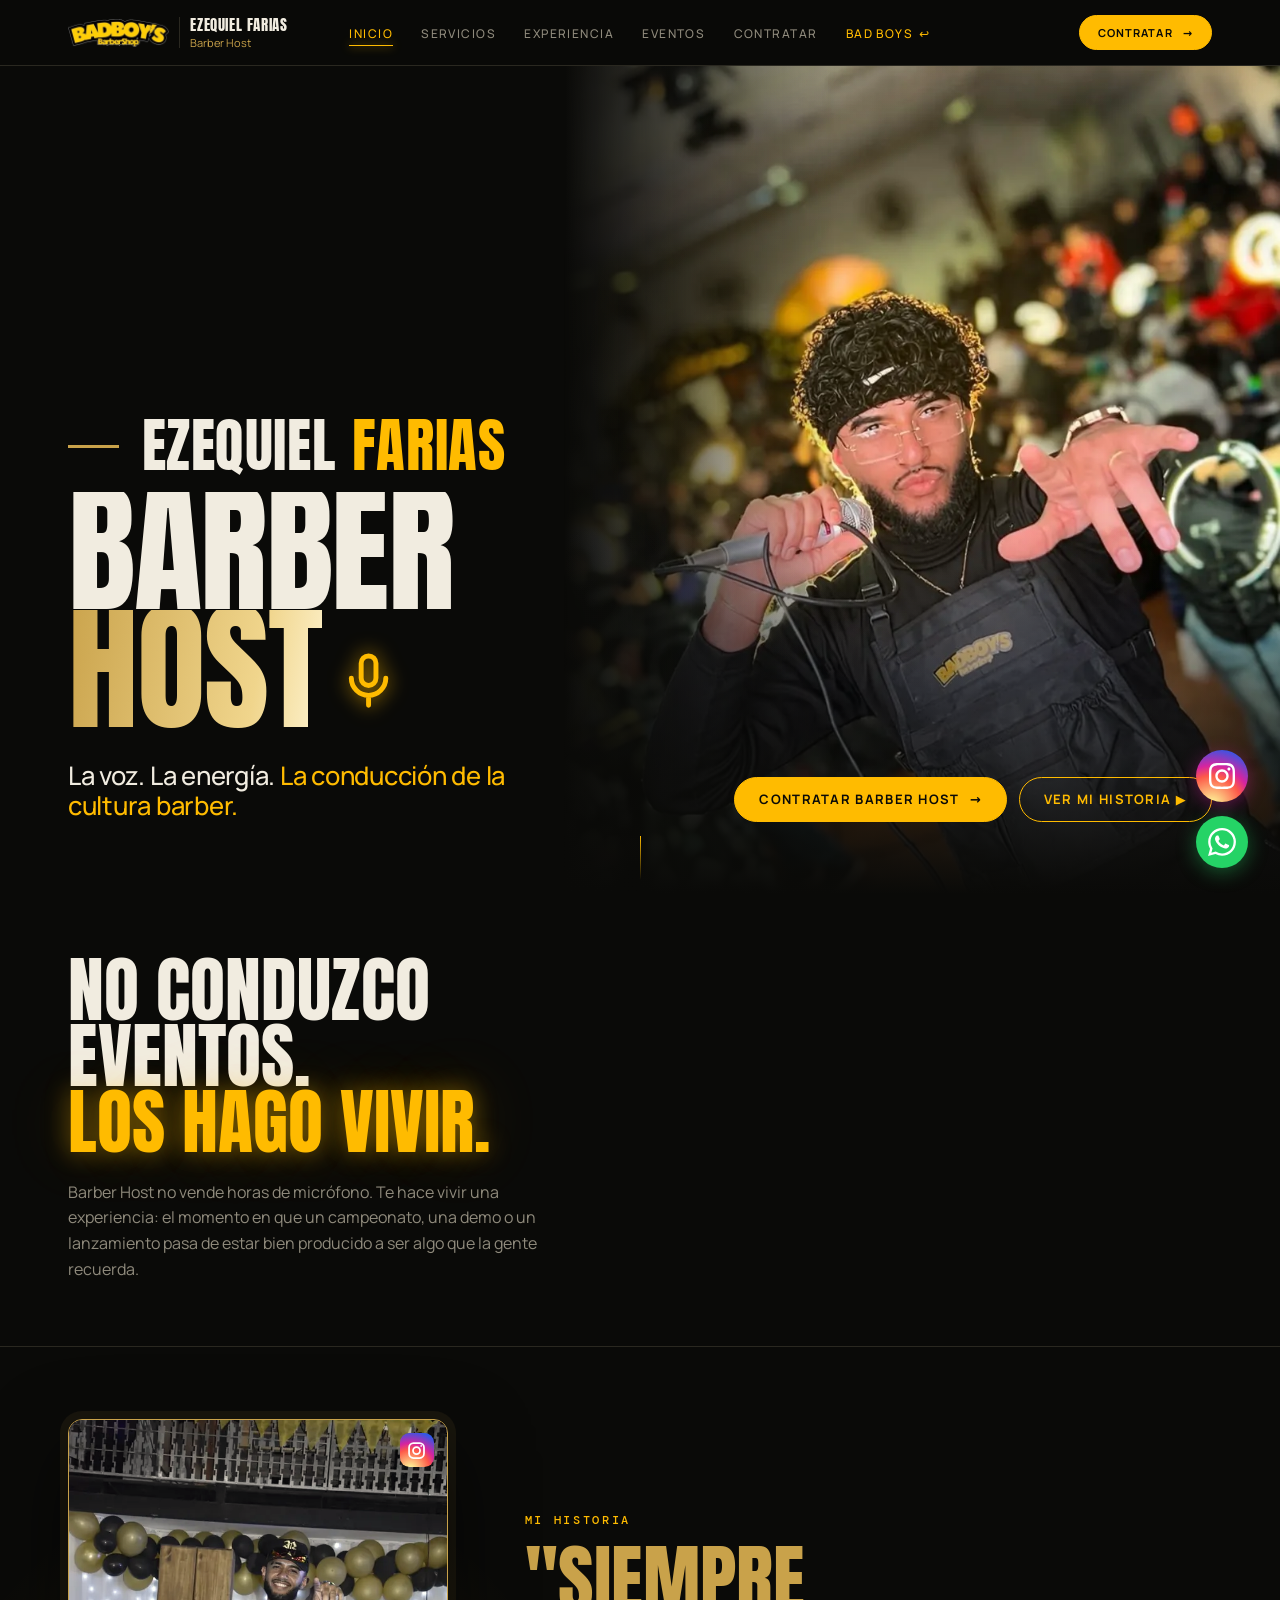
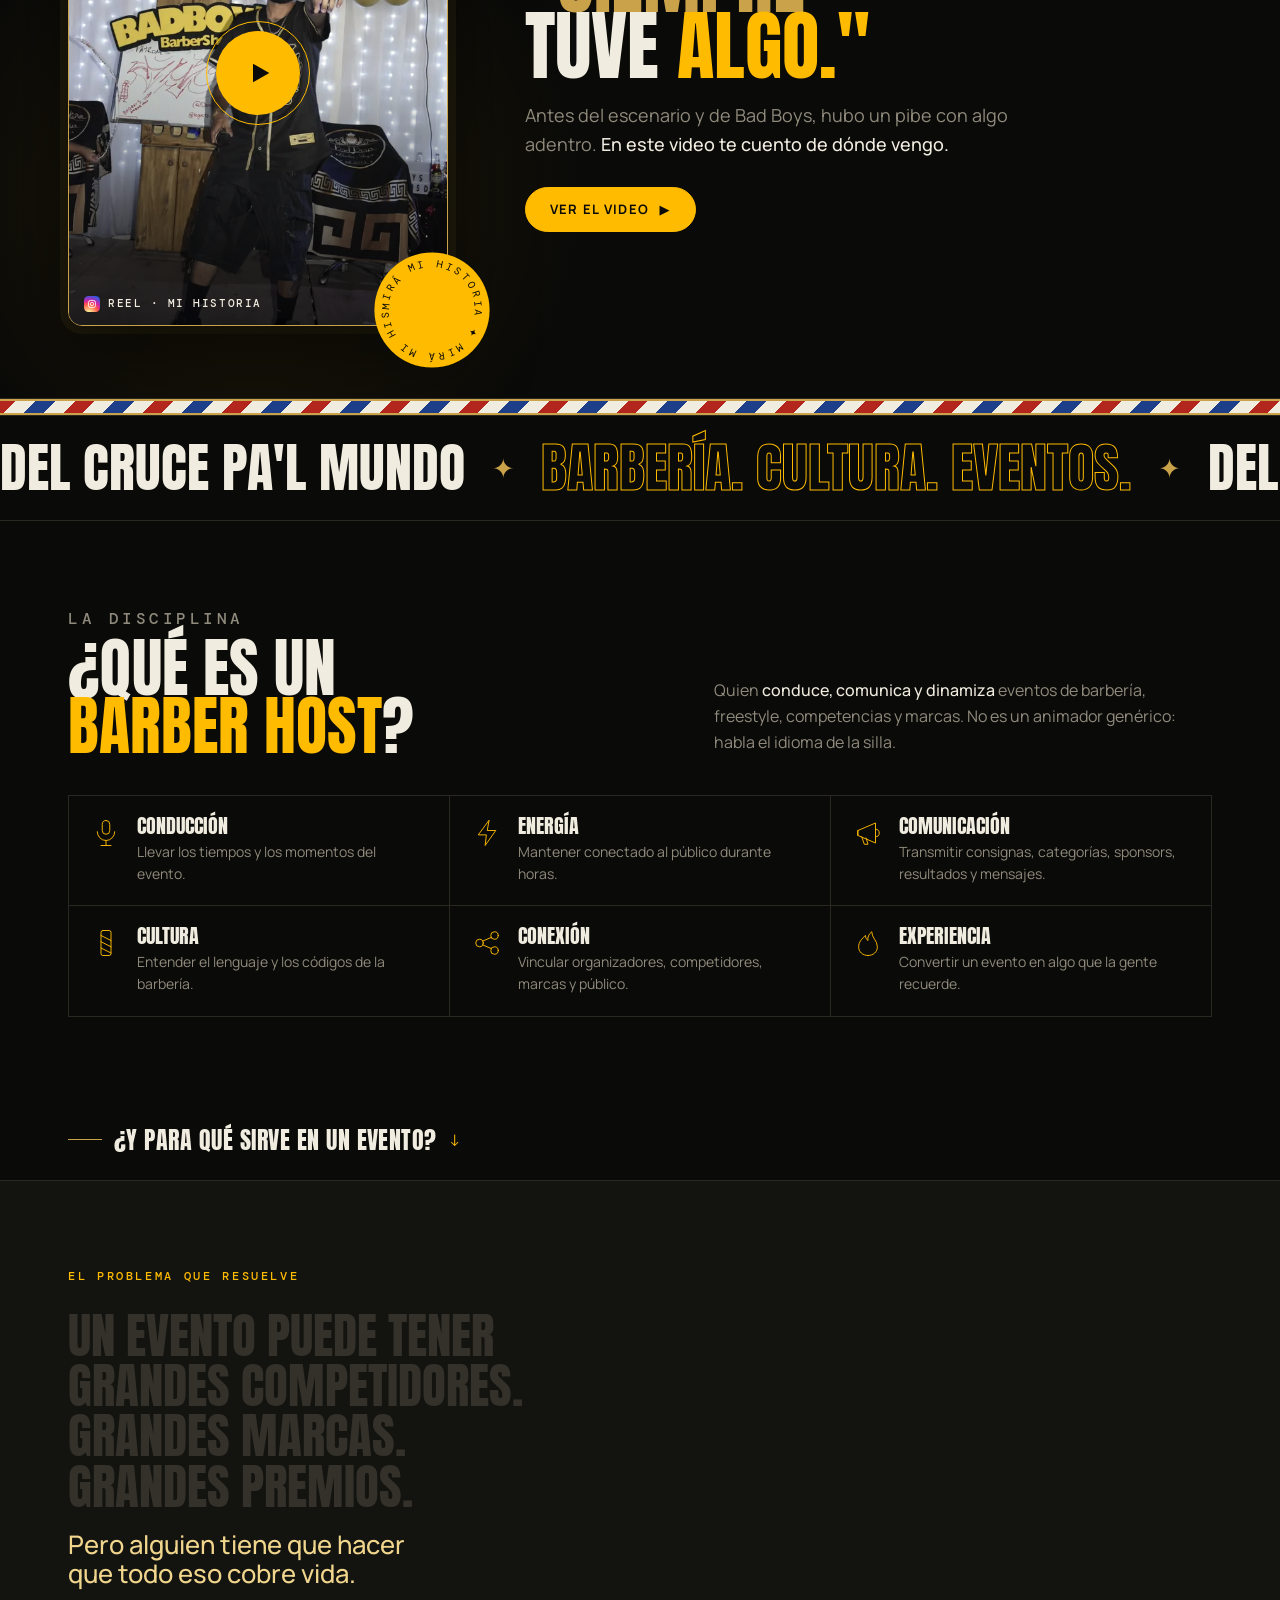
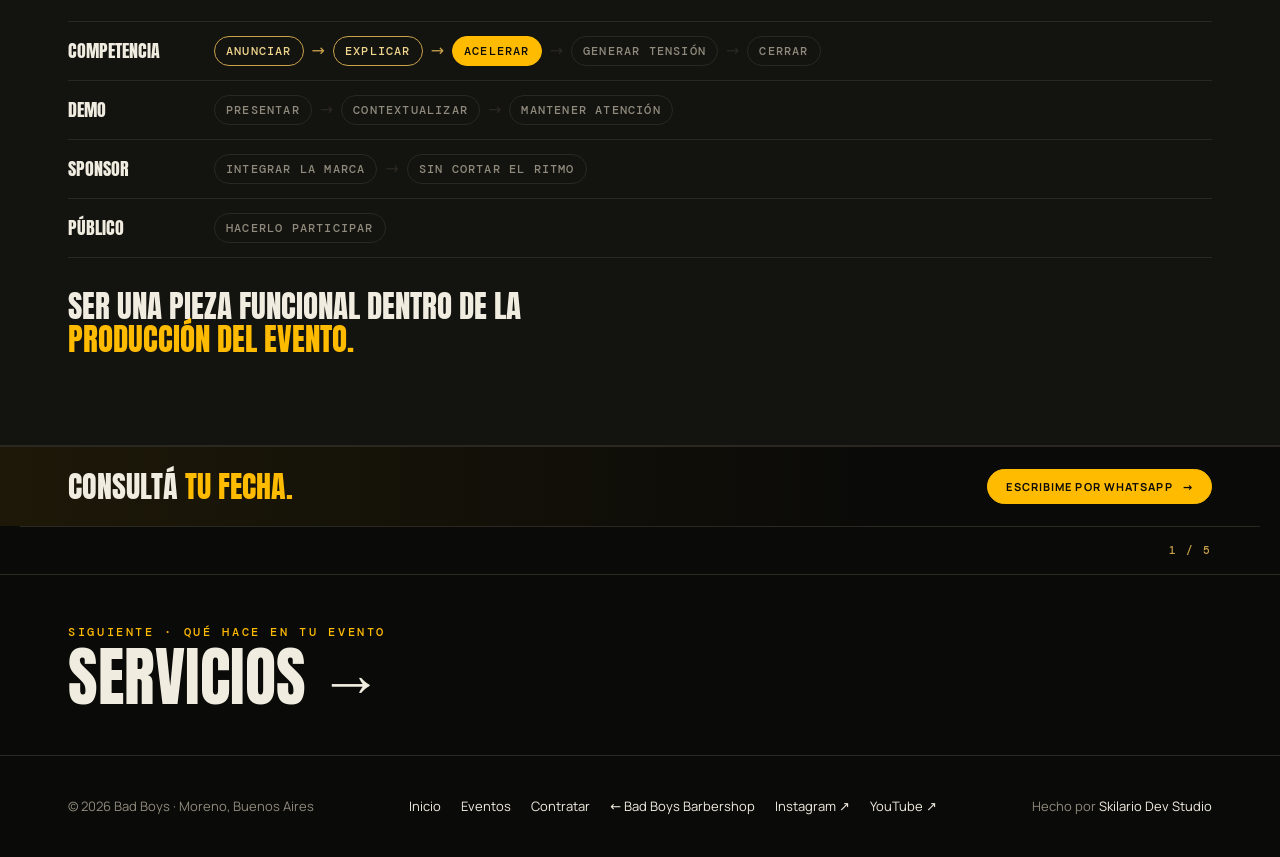
==== commit 85e8bc2d: "Reorganización de carpetas + mejoras Bad Boys y Barber Host" ====
--- a/barber-host/index.html
+++ b/barber-host/index.html
@@ -23,7 +23,7 @@
   <meta property="og:url" content="https://badboysbarber.com.ar/barber-host/">
   <meta property="og:title" content="Ezequiel Farias · Barber Host">
   <meta property="og:description" content="La voz. La energía. La conducción de la cultura barber. Campeonatos, expos, masterclass y marcas.">
-  <meta property="og:image" content="https://badboysbarber.com.ar/barber-host/assets/img/og-barber-host.jpg">
+  <meta property="og:image" content="https://badboysbarber.com.ar/barber-host/assets/img/brand/og-barber-host.jpg">
   <meta property="og:image:width" content="1200">
   <meta property="og:image:height" content="630">
   <meta property="og:image:alt" content="Ezequiel Farias, Barber Host, con el micrófono frente al público">
@@ -32,12 +32,12 @@
   <meta name="twitter:card" content="summary_large_image">
   <meta name="twitter:title" content="Ezequiel Farias · Barber Host">
   <meta name="twitter:description" content="La voz. La energía. La conducción de la cultura barber.">
-  <meta name="twitter:image" content="https://badboysbarber.com.ar/barber-host/assets/img/og-barber-host.jpg">
+  <meta name="twitter:image" content="https://badboysbarber.com.ar/barber-host/assets/img/brand/og-barber-host.jpg">
 
   <!-- Íconos -->
   <link rel="icon" href="favicon.ico" sizes="48x48">
-  <link rel="icon" type="image/png" href="assets/img/icons/icon-192.png" sizes="192x192">
-  <link rel="apple-touch-icon" href="assets/img/icons/apple-touch-icon.png">
+  <link rel="icon" type="image/png" href="assets/img/brand/icons/icon-192.png" sizes="192x192">
+  <link rel="apple-touch-icon" href="assets/img/brand/icons/apple-touch-icon.png">
   <link rel="manifest" href="site.webmanifest">
 
   <!-- Velocidad: tipografías propias, precargadas (las que se ven arriba de todo) -->
@@ -57,6 +57,7 @@
   <link rel="stylesheet" href="assets/css/responsive.css">
   <link rel="stylesheet" href="assets/css/badboys.css">
   <link rel="stylesheet" href="assets/css/perf.css">
+  <link rel="stylesheet" href="assets/css/guiado.css">
 
   <!-- Datos estructurados (Google entiende quién es Eze, qué ofrece y dónde) -->
   <script type="application/ld+json">
@@ -78,7 +79,7 @@
         "name": "Ezequiel Farias · Barber Host | Conductor de eventos de barbería",
         "inLanguage": "es-AR",
         "isPartOf": { "@id": "https://badboysbarber.com.ar/barber-host/#website" },
-        "primaryImageOfPage": "https://badboysbarber.com.ar/barber-host/assets/img/og-barber-host.jpg",
+        "primaryImageOfPage": "https://badboysbarber.com.ar/barber-host/assets/img/brand/og-barber-host.jpg",
         "mainEntity": { "@id": "https://badboysbarber.com.ar/barber-host/#eze" }
       },
       {
@@ -89,7 +90,7 @@
         "jobTitle": "Barber Host · Conductor de eventos de barbería",
         "description": "Barbero y conductor de eventos de la cultura barber: campeonatos, batallas, expos, masterclass, demos y activaciones de marca. Dueño de Bad Boy's Barbershop en Moreno.",
         "url": "https://badboysbarber.com.ar/barber-host/",
-        "image": "https://badboysbarber.com.ar/barber-host/assets/img/og-barber-host.jpg",
+        "image": "https://badboysbarber.com.ar/barber-host/assets/img/brand/og-barber-host.jpg",
         "telephone": "+5491136596097",
         "worksFor": { "@id": "https://badboysbarber.com.ar/#barberia" },
         "sameAs": ["https://www.instagram.com/ezequielfarias15/", "https://www.youtube.com/@ezequielfariasok"],
@@ -150,7 +151,7 @@
 <nav class="nav" aria-label="Principal">
   <div class="wrap">
     <a class="logo" href="#inicio">
-      <img src="assets/img/logo-badboys.webp" width="420" height="116" alt="Bad Boy's Barbershop">
+      <img src="assets/img/brand/logo-badboys.webp" width="420" height="116" alt="Bad Boy's Barbershop">
       <span class="who"><b>Ezequiel Farias</b><i>Barber Host</i></span>
     </a>
     <ul class="menu" id="menu" data-render="nav">
@@ -169,9 +170,9 @@
     <picture>
       <!-- Celular: recorte propio con la cara arriba, así el título no la tapa.
            WebP (más liviano) con tamaños para cada pantalla; JPG de respaldo. -->
-      <source media="(max-width: 560px)" type="image/webp" srcset="assets/img/eze-hero-mobile-600.webp 600w, assets/img/eze-hero-mobile.webp 900w" sizes="100vw">
-      <source type="image/webp" srcset="assets/img/eze-hero-600.webp 600w, assets/img/eze-hero.webp 900w" sizes="(max-width: 760px) 100vw, 780px">
-      <img id="hero-img" class="hero-img" src="assets/img/eze-hero.webp" width="900" height="1488" fetchpriority="high" alt="Ezequiel Farias con el micrófono en un evento de barbería, con el público atrás">
+      <source media="(max-width: 560px)" type="image/webp" srcset="assets/img/eze/eze-hero-mobile-600.webp 600w, assets/img/eze/eze-hero-mobile.webp 900w" sizes="100vw">
+      <source type="image/webp" srcset="assets/img/eze/eze-hero-600.webp 600w, assets/img/eze/eze-hero.webp 900w" sizes="(max-width: 760px) 100vw, 780px">
+      <img id="hero-img" class="hero-img" src="assets/img/eze/eze-hero.webp" width="900" height="1488" fetchpriority="high" alt="Ezequiel Farias con el micrófono en un evento de barbería, con el público atrás">
     </picture>
   </div>
   <div class="spot" aria-hidden="true"></div>
@@ -192,22 +193,10 @@
   <span class="scroll-hint" aria-hidden="true"></span>
 </header>
 
-<section class="quick" aria-label="Accesos rápidos">
-  <div class="wrap">
-    <p class="eyebrow">¿Qué estás buscando?</p>
-    <div class="quick-grid">
-      <a class="qk" href="#historia"><svg viewBox="0 0 24 24" aria-hidden="true"><circle cx="12" cy="8" r="4"/><path d="M4 21a8 8 0 0 1 16 0"/></svg><b>Conocerme</b><span>Mi historia en video</span><i>→</i></a>
-      <a class="qk" href="#servicios"><svg viewBox="0 0 24 24" aria-hidden="true"><rect x="9" y="2" width="6" height="12" rx="3"/><path d="M5 11a7 7 0 0 0 14 0M12 18v4"/></svg><b>Qué hago</b><span>Servicios para tu evento</span><i>→</i></a>
-      <a class="qk" href="#eventos"><svg viewBox="0 0 24 24" aria-hidden="true"><rect x="3" y="5" width="18" height="14" rx="3"/><path d="M10 9l5 3-5 3z"/></svg><b>Ver eventos</b><span>Fotos, reels y YouTube</span><i>→</i></a>
-      <a class="qk hot" href="#contratar"><svg viewBox="0 0 24 24" aria-hidden="true"><path d="M21 12a8.5 8.5 0 0 1-12.4 7.6L3 21l1.4-5.4A8.5 8.5 0 1 1 21 12z"/><path d="M9 11h6M9 14h4"/></svg><b>Contratarme</b><span>Respuesta por WhatsApp</span><i>→</i></a>
-    </div>
-  </div>
-</section>
-
 <div class="statement">
   <div class="wrap">
     <p class="rv"><span>No conduzco eventos.</span><span class="y zap">Los hago vivir.</span></p>
-    <small class="rv">Barber Host no vende horas de micrófono. Vende una experiencia: el momento en que un campeonato, una demo o un lanzamiento pasa de estar bien producido a ser algo que la gente recuerda.</small>
+    <small class="rv">Barber Host no vende horas de micrófono. Te hace vivir una experiencia: el momento en que un campeonato, una demo o un lanzamiento pasa de estar bien producido a ser algo que la gente recuerda.</small>
   </div>
 </div>
 
@@ -223,7 +212,7 @@
     <div>
       <p class="eyebrow">Mi historia</p>
       <h2 class="rv"><em>"Siempre</em>tuve <span class="y">algo."</span></h2>
-      <p class="body rv">Antes del escenario, antes del micrófono y antes de Bad Boys, hubo un pibe con algo adentro. <strong>En este video te cuento de dónde vengo</strong> y cómo llegué a ser la voz de los eventos barberiles.</p>
+      <p class="body rv">Antes del escenario y de Bad Boys, hubo un pibe con algo adentro. <strong>En este video te cuento de dónde vengo.</strong></p>
       <a class="btn solid magnet" data-video="ig:DcXJl1axS0Y" href="https://www.instagram.com/reel/DcXJl1axS0Y/" target="_blank" rel="noopener">Ver el video <span class="arr">▶</span></a>
     </div>
   </div>
@@ -239,8 +228,8 @@
 <section id="que-es">
   <div class="wrap">
     <div class="sec-head">
-      <div><p class="eyebrow"><span class="n">02</span> La disciplina</p><h2 class="rv">¿Qué es un <span class="y">Barber Host</span>?</h2></div>
-      <p class="rv">Es una figura especializada en la <strong>conducción, comunicación y dinamización</strong> de eventos de barbería, peluquería, freestyle, competencias, marcas y cultura urbana. No es un animador genérico: es alguien que habla el idioma de la silla.</p>
+      <div><p class="eyebrow">La disciplina</p><h2 class="rv">¿Qué es un <span class="y">Barber Host</span>?</h2></div>
+      <p class="rv">Quien <strong>conduce, comunica y dinamiza</strong> eventos de barbería, freestyle, competencias y marcas. No es un animador genérico: habla el idioma de la silla.</p>
     </div>
     <div class="pillars">
       <article class="pillar rv"><svg viewBox="0 0 48 48"><rect x="18" y="4" width="12" height="22" rx="6"/><path d="M10 22a14 14 0 0 0 28 0M24 36v8M16 44h16"/></svg><div><h3>Conducción</h3><p>Llevar los tiempos y los momentos del evento.</p></div></article>
@@ -253,10 +242,12 @@
   </div>
 </section>
 
+<div class="wrap"><div class="hint-row"><a class="hint" href="#problema"><b>¿Y para qué sirve en un evento?</b><i aria-hidden="true">↓</i></a></div>
+</div>
 <!-- 03 PROBLEMA -->
 <section class="problem" id="problema">
   <div class="wrap">
-    <p class="eyebrow" style="margin-bottom:28px"><span class="n">03</span> El problema que resuelve</p>
+    <p class="eyebrow" style="margin-bottom:28px">El problema que resuelve</p>
     <h2 class="big3 rv">
       <span class="dim">Un evento puede tener</span>
       <span>grandes competidores.</span>
@@ -273,12 +264,12 @@
     </div>
 
     <div class="value">
-      <p class="no rv">"Estar seis horas con un micrófono."</p>
       <p class="yes rv">Ser una pieza funcional dentro de la <span class="y">producción del evento.</span></p>
     </div>
   </div>
 </section>
 
+<aside class="cta-strip" aria-label="Contratar"><div class="wrap"><p>Consultá <span class="y">tu fecha.</span></p><a class="btn solid sm magnet" data-wa="default" href="https://wa.me/5491136596097?text=Hola%20Eze!%20Quiero%20consultar%20por%20Barber%20Host%20para%20un%20evento" target="_blank" rel="noopener">Escribime por WhatsApp <span class="arr">→</span></a></div></aside>
 <div class="pager"><div class="wrap"><span class="count">1 / 5</span></div>
 <a class="next" href="#servicios"><div class="wrap"><span class="eyebrow">Siguiente · Qué hace en tu evento</span><b>Servicios <span class="arr">→</span></b></div></a></div>
 </div>
@@ -294,8 +285,8 @@
 <section id="que-hago">
   <div class="wrap">
     <div class="sec-head">
-      <div><p class="eyebrow"><span class="n">04</span> Servicios</p><h2 class="rv">¿Qué hago como <em>Barber Host?</em></h2></div>
-      <p class="rv">Cada formato del evento necesita una conducción distinta. Estos son los momentos donde el micrófono hace la diferencia.</p>
+      <div><p class="eyebrow">Servicios</p><h2 class="rv">¿Qué hago como <em>Barber Host?</em></h2></div>
+      <p class="rv">Cada formato necesita una conducción distinta.</p>
     </div>
     <div class="services">
       <article class="svc rv"><div class="ic"><svg viewBox="0 0 24 24"><rect x="9" y="2" width="6" height="12" rx="3"/><path d="M5 11a7 7 0 0 0 14 0M12 18v4"/></svg></div><h3>Conducción de competencias</h3><p>Categorías, tiempos, jurados, competidores, resultados y premiaciones.</p></article>
@@ -307,7 +298,7 @@
     </div>
     <div class="custom rv">
       <h3>Barber Host personalizado</h3>
-      <div><p class="lead">Cada evento tiene una identidad. La conducción también.</p><p>El lenguaje, el ritmo, el tipo de público, las categorías y la dinámica se adaptan a cada evento. No hay guion enlatado.</p></div>
+      <div><p class="lead">Cada evento tiene una identidad. La conducción también.</p><p>Lenguaje, ritmo y dinámica a medida. Sin guion enlatado.</p></div>
     </div>
   </div>
 </section>
@@ -315,15 +306,13 @@
 <!-- 08 POR QUÉ -->
 <section class="why" id="por-que" style="padding-top:0">
   <div class="wrap">
-    <p class="eyebrow" style="margin-bottom:24px"><span class="n">08</span> Por qué Barber Host</p>
+    <p class="eyebrow" style="margin-bottom:24px">Por qué Barber Host</p>
     <h2 class="claim rv">Entiendo el evento <span class="y">porque vengo de la industria.</span></h2>
     <ul class="know" id="know">
       <li>Conozco la barbería.</li>
       <li>Conozco las competencias.</li>
       <li>Conozco a los barberos.</li>
-      <li>Conozco el lenguaje.</li>
       <li>Conozco al público.</li>
-      <li>Conozco el ritmo de un evento.</li>
       <li>Conozco lo que es estar detrás de una silla.</li>
       <li class="closing">Y ahora, lo que significa estar frente a cientos de personas.</li>
     </ul>
@@ -335,16 +324,14 @@
   <svg class="wave" viewBox="0 0 1200 140" preserveAspectRatio="none" aria-hidden="true"><path id="wave" fill="none" stroke="#ffbb00" stroke-width="1.5" d=""/></svg>
   <div class="wrap" style="position:relative">
     <div class="sec-head">
-      <div><p class="eyebrow"><span class="n">✦</span> Lo que no se ve</p><h2 class="rv">La ciencia detrás <em>de la</em> energía</h2></div>
-      <p class="rv">Conducir un evento durante horas tiene técnica. Esto es lo que pasa arriba del escenario mientras el público solo siente que "estuvo buenísimo".</p>
+      <div><p class="eyebrow">Lo que no se ve</p><h2 class="rv">La ciencia detrás <em>de la</em> energía</h2></div>
+      <p class="rv">Conducir durante horas tiene técnica. Esto pasa arriba del escenario mientras el público solo siente que "estuvo buenísimo".</p>
     </div>
     <div class="sci">
       <div class="rv"><h3>El ritmo</h3><p>Un evento tiene momentos altos y bajos. El host sabe cuándo acelerar y cuándo dejar respirar.</p></div>
       <div class="rv"><h3>La atención</h3><p>El público no puede pasar cuatro horas recibiendo información de la misma manera.</p></div>
       <div class="rv"><h3>La expectativa</h3><p>Una competencia también se construye desde la palabra.</p></div>
       <div class="rv"><h3>La identidad</h3><p>El host representa parte de la personalidad del evento.</p></div>
-      <div class="rv"><h3>El tiempo</h3><p>Cada minuto de escenario está conectado con el cronograma.</p></div>
-      <div class="rv"><h3>La energía</h3><p>La energía del escenario se transmite al público.</p></div>
     </div>
     <div class="spark rv">
       <span>La chispa se comparte.</span>
@@ -354,6 +341,7 @@
   </div>
 </section>
 
+<aside class="cta-strip" aria-label="Contratar"><div class="wrap"><p>Consultá <span class="y">tu fecha.</span></p><a class="btn solid sm magnet" data-wa="default" href="https://wa.me/5491136596097?text=Hola%20Eze!%20Quiero%20consultar%20por%20Barber%20Host%20para%20un%20evento" target="_blank" rel="noopener">Escribime por WhatsApp <span class="arr">→</span></a></div></aside>
 <div class="pager"><div class="wrap"><a class="prev" href="#inicio">← Inicio</a><span class="count">2 / 5</span></div>
 <a class="next" href="#experiencia"><div class="wrap"><span class="eyebrow">Siguiente · De la silla al escenario</span><b>Experiencia <span class="arr">→</span></b></div></a></div>
 </div>
@@ -371,30 +359,31 @@
 <section id="recorrido">
   <div class="wrap">
     <div class="sec-head">
-      <div><p class="eyebrow"><span class="n">05</span> Experiencia</p><h2 class="rv">De la silla <em>al</em> escenario</h2></div>
-      <p class="rv">Un recorrido que arranca atrás de una silla de barbero y termina arriba del escenario. Por eso entiende el evento desde adentro.</p>
+      <div><p class="eyebrow">Experiencia</p><h2 class="rv">De la silla <em>al</em> escenario</h2></div>
+      <p class="rv">Del salón al escenario: por eso conoce el evento desde adentro.</p>
     </div>
     <div class="exp">
       <div class="photos">
-        <div class="photo"><img src="assets/img/eze-silla-escenario.webp" srcset="assets/img/eze-silla-escenario-600.webp 600w, assets/img/eze-silla-escenario.webp 900w" sizes="(max-width: 760px) 100vw, 40vw" width="900" height="1200" decoding="async" alt="Ezequiel sentado en una mesa, anotando antes de un evento" style="object-position:50% 40%" loading="lazy"><span class="cap">De la silla al escenario</span></div>
-        <div class="photo"><img src="assets/img/eze-en-vivo.webp" srcset="assets/img/eze-en-vivo-600.webp 600w, assets/img/eze-en-vivo.webp 900w" sizes="(max-width: 760px) 100vw, 40vw" width="900" height="1488" decoding="async" alt="Ezequiel con el micrófono saludando al público" style="object-position:50% 30%" loading="lazy"><span class="cap">En vivo</span></div>
+        <div class="photo"><img src="assets/img/eze/eze-silla-escenario.webp" srcset="assets/img/eze/eze-silla-escenario-600.webp 600w, assets/img/eze/eze-silla-escenario.webp 900w" sizes="(max-width: 760px) 100vw, 40vw" width="900" height="1200" decoding="async" alt="Ezequiel sentado en una mesa, anotando antes de un evento" style="object-position:50% 40%" loading="lazy"><span class="cap">De la silla al escenario</span></div>
+        <div class="photo"><img src="assets/img/eze/eze-en-vivo.webp" srcset="assets/img/eze/eze-en-vivo-600.webp 600w, assets/img/eze/eze-en-vivo.webp 900w" sizes="(max-width: 760px) 100vw, 40vw" width="900" height="1488" decoding="async" alt="Ezequiel con el micrófono saludando al público" style="object-position:50% 30%" loading="lazy"><span class="cap">En vivo</span></div>
         <a class="photo" href="#historia"><img src="assets/img/covers/reel-mi-historia.webp" width="600" height="899" decoding="async" alt="Ezequiel Farias en Bad Boys" style="object-position:50% 35%" loading="lazy"><span class="cap">▶ Mi historia</span></a>
       </div>
       <div>
         <ol class="tl" id="tl">
           <span class="fill" aria-hidden="true"></span>
-          <li><span class="when">2018</span><h3>Nace Bad Boys</h3><p>La barbería en Moreno. El punto de partida de todo.</p></li>
-          <li><span class="when">Barbero</span><h3>Comunidad</h3><p>Construcción de comunidad y experiencia frente al público, todos los días en la silla.</p></li>
+          <li><span class="when">2018</span><h3>Abre Bad Boys</h3><p>La barbería en Moreno, tras años de esfuerzo previo. El punto de partida de todo.</p></li>
+          <li><span class="when">Barbero</span><h3>Comunidad</h3><p>Comunidad y público, todos los días en la silla.</p></li>
           <li><span class="when">Academia</span><h3>Formación</h3><p>Enseñar es comunicar. Ahí se afila la palabra.</p></li>
           <li><span class="when">Eventos</span><h3>Primeras conducciones</h3><p>El salto del salón al escenario.</p></li>
           <li><span class="when">Hoy</span><h3>Barber Host</h3><p>Una nueva etapa profesional.</p></li>
         </ol>
-        <div class="decade rv"><b data-count="10">10<sup>+</sup></b><p>Más de una década dentro de la industria barberil. Conoce el evento desde adentro.</p></div>
+        <div class="decade rv"><b data-count="10">10<sup>+</sup></b><p>Más de una década en la industria barberil.</p></div>
       </div>
     </div>
   </div>
 </section>
 
+<aside class="cta-strip" aria-label="Contratar"><div class="wrap"><p>Consultá <span class="y">tu fecha.</span></p><a class="btn solid sm magnet" data-wa="default" href="https://wa.me/5491136596097?text=Hola%20Eze!%20Quiero%20consultar%20por%20Barber%20Host%20para%20un%20evento" target="_blank" rel="noopener">Escribime por WhatsApp <span class="arr">→</span></a></div></aside>
 <div class="pager"><div class="wrap"><a class="prev" href="#servicios">← Servicios</a><span class="count">3 / 5</span></div>
 <a class="next" href="#eventos"><div class="wrap"><span class="eyebrow">Siguiente · Portfolio y videos</span><b>Eventos <span class="arr">→</span></b></div></a></div>
 </div>
@@ -410,27 +399,32 @@
 <section class="events" id="portfolio">
   <div class="wrap">
     <div class="sec-head">
-      <div><p class="eyebrow"><span class="n">06</span> Portfolio</p><h2 class="rv">Dónde <em>ya</em> estuve</h2></div>
-      <p class="rv">No es "participé en tal evento". Es <strong>rol: Barber Host</strong>. Así se construye una categoría profesional.</p>
+      <div><p class="eyebrow">Portfolio</p><h2 class="rv">Dónde <em>ya</em> estuve</h2></div>
+      <p class="rv">Cada evento, con su rol: <strong>Barber Host</strong>.</p>
     </div>
     <div class="ev-grid">
       <article class="ev rv">
         <div class="photo ev-img"><img src="assets/img/eventos/west-side.webp" srcset="assets/img/eventos/west-side-600.webp 600w, assets/img/eventos/west-side.webp 854w" sizes="(max-width: 820px) 100vw, 33vw" width="854" height="1280" alt="Ezequiel Farias con el micrófono en Bienvenido al We$t Side, en el Cruce Castelar" style="object-position:50% 25%" loading="lazy" decoding="async"></div>
-        <div class="body"><span class="role"><svg viewBox="0 0 24 24"><rect x="9" y="2" width="6" height="12" rx="3"/><path d="M5 11a7 7 0 0 0 14 0M12 18v4"/></svg>Rol: Barber Host</span><h3>Bienvenido al We$t Side ⚡<small>Cruce Castelar</small></h3><p>Conducción del evento en casa, en el Cruce Castelar, con el público arriba de principio a fin.</p></div>
+        <div class="body"><span class="role"><svg viewBox="0 0 24 24"><rect x="9" y="2" width="6" height="12" rx="3"/><path d="M5 11a7 7 0 0 0 14 0M12 18v4"/></svg>Rol: Barber Host</span><h3>Bienvenido al We$t Side ⚡<small>Cruce Castelar</small></h3><p>Conducción del evento en casa, con el público arriba de principio a fin.</p></div>
       </article>
       <article class="ev rv">
         <div class="photo ev-img"><img src="assets/img/eventos/liga-de-barberos.webp" srcset="assets/img/eventos/liga-de-barberos-600.webp 600w, assets/img/eventos/liga-de-barberos.webp 900w" sizes="(max-width: 820px) 100vw, 33vw" width="900" height="1200" alt="Flyer de la Liga de Barberos Zona Oeste con Ezequiel Farias como host y locutor" style="object-position:50% 0%" loading="lazy" decoding="async"></div>
-        <div class="body"><span class="role"><svg viewBox="0 0 24 24"><rect x="9" y="2" width="6" height="12" rx="3"/><path d="M5 11a7 7 0 0 0 14 0M12 18v4"/></svg>Rol: Host y locutor</span><h3>Liga de Barberos<small>Merlo · Zona Oeste</small></h3><p>Host y locutor de la liga: tres categorías (fast fade, freestyle y fade en 40 minutos) y la gran final.</p></div>
+        <div class="body"><span class="role"><svg viewBox="0 0 24 24"><rect x="9" y="2" width="6" height="12" rx="3"/><path d="M5 11a7 7 0 0 0 14 0M12 18v4"/></svg>Rol: Host y locutor</span><h3>Liga de Barberos<small>Merlo · Zona Oeste</small></h3><p>Tres categorías (fast fade, freestyle y fade en 40 minutos) y la gran final.</p></div>
       </article>
       <article class="ev rv">
         <div class="photo ev-img"><img src="assets/img/eventos/barber-vs-barber-8.webp" srcset="assets/img/eventos/barber-vs-barber-8-600.webp 600w, assets/img/eventos/barber-vs-barber-8.webp 900w" sizes="(max-width: 820px) 100vw, 33vw" width="900" height="900" alt="Flyer de Barber vs Barber 8 con Ezequiel Farias como speaker oficial" style="object-position:50% 20%" loading="lazy" decoding="async"></div>
-        <div class="body"><span class="role"><svg viewBox="0 0 24 24"><rect x="9" y="2" width="6" height="12" rx="3"/><path d="M5 11a7 7 0 0 0 14 0M12 18v4"/></svg>Rol: Speaker oficial</span><h3>Barber vs Barber<small>Hurlingham · Edición 8</small></h3><p>La voz de la batalla: presentación de competidores, categorías, jurado y premiación.</p></div>
+        <div class="body"><span class="role"><svg viewBox="0 0 24 24"><rect x="9" y="2" width="6" height="12" rx="3"/><path d="M5 11a7 7 0 0 0 14 0M12 18v4"/></svg>Rol: Speaker oficial</span><h3>Barber vs Barber<small>Hurlingham · Edición 8</small></h3><p>Presentación de competidores, categorías, jurado y premiación.</p></div>
       </article>
-    </div>
-
-    <div class="sub-head" id="videos">
+      <article class="ev rv">
+        <div class="photo ev-img"><img src="assets/img/eventos/reyes-del-filo.webp" srcset="assets/img/eventos/reyes-del-filo-600.webp 600w, assets/img/eventos/reyes-del-filo.webp 854w" sizes="(max-width: 620px) 76vw, (max-width: 1099px) 50vw, 25vw" width="854" height="1280" alt="Ezequiel Farias con el micrófono en Reyes del Filo" style="object-position:50% 22%" loading="lazy" decoding="async"></div>
+        <div class="body"><span class="role"><svg viewBox="0 0 24 24"><rect x="9" y="2" width="6" height="12" rx="3"/><path d="M5 11a7 7 0 0 0 14 0M12 18v4"/></svg>Rol: Barber Host</span><h3>Reyes del Filo</h3><p>Conducción y animación del evento, micrófono en mano.</p></div>
+      </article>
+    </div>
+
+    <div class="hint-row inline"><a class="hint" href="#videos"><b>Ahora mirá cómo se vive</b><i aria-hidden="true">↓</i></a></div>
+<div class="sub-head" id="videos">
       <h3>En video</h3>
-      <p>Clips de escenario y contenido de Eze. Tocá cualquiera para verlo.</p>
+      <p>Tocá cualquiera para verlo.</p>
     </div>
 
     <div id="yt-featured" data-render="youtube"></div>
@@ -445,6 +439,7 @@
 </section>
 
 
+<aside class="cta-strip" aria-label="Contratar"><div class="wrap"><p>Consultá <span class="y">tu fecha.</span></p><a class="btn solid sm magnet" data-wa="default" href="https://wa.me/5491136596097?text=Hola%20Eze!%20Quiero%20consultar%20por%20Barber%20Host%20para%20un%20evento" target="_blank" rel="noopener">Escribime por WhatsApp <span class="arr">→</span></a></div></aside>
 <div class="pager"><div class="wrap"><a class="prev" href="#experiencia">← Experiencia</a><span class="count">4 / 5</span></div>
 <a class="next" href="#contratar"><div class="wrap"><span class="eyebrow">Siguiente · Organizadores, marcas y contacto</span><b>Contratar <span class="arr">→</span></b></div></a></div>
 </div>
@@ -460,8 +455,8 @@
 <section id="organizadores">
   <div class="wrap">
     <div class="sec-head">
-      <div><p class="eyebrow"><span class="n">07</span> Marcas / organizadores</p><h2 class="rv">¿Organizás un <span class="y">evento</span>?</h2></div>
-      <p class="rv">Tu evento necesita más que una buena producción. <strong>Necesita alguien capaz de conectar cada momento con el público.</strong></p>
+      <div><p class="eyebrow">Marcas / organizadores</p><h2 class="rv">¿Organizás un <span class="y">evento</span>?</h2></div>
+      <p class="rv"><strong>Necesita alguien que conecte cada momento con el público.</strong></p>
     </div>
     <div class="paths">
       <a class="path rv" href="#contacto"><span class="who">Productoras · campeonatos · expos</span><div><h3>Organizadores</h3><p style="margin-top:10px">Conducción de tu competencia, expo o festival completo.</p></div><span class="go"><span>Consultar fecha</span><span>→</span></span></a>
@@ -471,13 +466,14 @@
   </div>
 </section>
 
+<div class="wrap"><div class="hint-row"><a class="hint" href="#contacto"><b>Último paso: escribime</b><i aria-hidden="true">↓</i></a></div>
+</div>
 <!-- CIERRE -->
 <section class="final">
-  <div class="photo" aria-hidden="true"><img src="assets/img/fondo-contrato.webp" srcset="assets/img/fondo-contrato-600.webp 600w, assets/img/fondo-contrato.webp 1280w" sizes="100vw" width="1280" height="854" alt="" loading="lazy" decoding="async"></div>
+  <div class="photo" aria-hidden="true"><img src="assets/img/fondos/fondo-contrato.webp" srcset="assets/img/fondos/fondo-contrato-600.webp 600w, assets/img/fondos/fondo-contrato.webp 1280w" sizes="100vw" width="1280" height="854" alt="" loading="lazy" decoding="async"></div>
   <div class="wrap inner">
     <h2 class="rv">¿Tenés un evento?<span class="y">Hablemos.</span></h2>
     <p class="sig"><b>Ezequiel Farias</b><i>Barber Host</i></p>
-    <a class="btn solid magnet" data-wa="default" href="https://wa.me/5491136596097" target="_blank" rel="noopener">Escribime por WhatsApp <span class="arr">→</span></a>
   </div>
 </section>
 
--- a/barber-host/assets/css/guiado.css
+++ b/barber-host/assets/css/guiado.css
@@ -0,0 +1,206 @@
+/* ==========================================================
+   Barber Host · Página guiada y menos cargada
+   Mismo contenido y mismas animaciones: solo más aire, bloques más compactos,
+   pistas "siguiente paso" entre secciones y un llamado a contratar en cada pantalla.
+   Se carga al final: pisa lo anterior sin tocar los otros archivos.
+   ========================================================== */
+
+/* ---------- Ritmo general: menos espacio muerto entre bloques ---------- */
+section{padding-block:clamp(48px,7vw,88px)}
+.statement{padding-block:clamp(36px,5vw,64px)}
+.story{padding-block:clamp(40px,6vw,72px)}
+.sec-head{margin-bottom:clamp(24px,3.5vw,40px)}
+.sec-head h2{margin-top:10px}
+.page-head{padding-block:clamp(28px,4vw,44px) 4px}
+.page-head + section,.page-head + .phrase + section{padding-top:clamp(32px,4.5vw,56px)}
+.chips{margin-block:18px 14px}
+
+/* ---------- Inicio: "Qué es" en filas compactas (icono al costado) ---------- */
+.pillars{grid-template-columns:repeat(3,minmax(0,1fr))}
+.pillar{min-height:0;padding:20px 22px;grid-template-columns:auto minmax(0,1fr);gap:16px;align-items:start;align-content:start}
+.pillar svg{width:30px;height:30px;margin-top:2px}
+.pillar h3{font-size:clamp(18px,1.6vw,22px);margin-bottom:4px}
+.pillar p{font-size:14px;max-width:none}
+@media (max-width:900px){.pillars{grid-template-columns:repeat(2,minmax(0,1fr))}}
+@media (max-width:560px){
+  .pillar h3{font-size:17px}
+  .pillar p{font-size:13px}
+}
+
+/* ---------- Inicio: "El problema" más corto ---------- */
+.big3{font-size:clamp(26px,3.8vw,52px)}
+.after{font-size:clamp(19px,2vw,28px);margin-top:20px}
+.flows{margin-top:32px}
+.flow{grid-template-columns:130px minmax(0,1fr);padding-block:14px;gap:16px}
+.flow h4{font-size:18px}
+.steps span{padding:8px 11px}
+.value{margin-top:32px;gap:16px}
+@media (max-width:700px){.flow{grid-template-columns:1fr;gap:10px}}
+@media (max-width:560px){
+  .big3{font-size:clamp(24px,7.2vw,32px)}
+  .flows{margin-top:24px}
+  .value{margin-top:22px}
+}
+
+/* ---------- Servicios: tarjetas con icono al costado ---------- */
+.services{gap:12px}
+.svc{padding:18px 20px;gap:4px 16px;grid-template-columns:auto minmax(0,1fr);align-items:start;align-content:start}
+.svc .ic{grid-row:1/3;width:40px;height:40px}
+.svc .ic svg{width:19px;height:19px}
+.svc h3{font-size:19px;align-self:end}
+.svc p{font-size:14px;grid-column:2}
+.custom{margin-top:12px;padding:clamp(22px,3vw,34px);gap:18px 32px}
+.custom::after{display:none}
+@media (max-width:560px){.svc{padding-top:16px}.custom h3{font-size:28px}}
+
+/* ---------- Por qué + energía: lista y tarjetas más livianas ---------- */
+.why .claim{font-size:clamp(28px,4vw,56px)}
+.know{margin-top:24px;padding-top:14px;gap:2px}
+.know li{font-size:clamp(18px,2.2vw,30px)}
+.know li.closing{font-size:clamp(18px,2vw,26px);margin-top:10px}
+.sci div{padding:16px 18px 18px 0;gap:6px}
+.sci h3{font-size:19px;gap:10px}
+.sci h3::before{width:14px}
+.sci p{font-size:14px;max-width:none}
+.spark{margin-top:36px}
+.spark span{font-size:clamp(26px,4.2vw,56px)}
+.bolt{width:38px;height:38px;margin-top:12px}
+@media (max-width:560px){
+  .sci div{padding:14px 0 16px}
+  .know li{font-size:clamp(18px,5.4vw,22px)}
+  .spark span{font-size:clamp(24px,7.4vw,32px)}
+}
+
+/* ---------- Experiencia ---------- */
+.exp .photos>*{aspect-ratio:1/1}
+.exp .photos>:first-child{aspect-ratio:16/10}
+.tl li{padding-bottom:24px}
+.tl h3{font-size:clamp(22px,2.4vw,32px);margin-block:8px 4px}
+.tl p{font-size:15px}
+.decade{margin-top:0;padding:20px;gap:18px}
+@media (max-width:560px){
+  .tl li{padding-bottom:20px}
+  .tl h3{font-size:22px}
+  .decade{padding:16px}
+}
+
+/* ---------- Eventos: en celu, los 3 flyers se deslizan de costado ---------- */
+.ev .body{padding:16px 18px 18px;gap:8px}
+.ev h3{font-size:clamp(22px,2.2vw,28px)}
+.ev p{font-size:14px}
+.sub-head{margin-block:clamp(36px,5vw,56px) 16px}
+@media (max-width:620px){
+  .ev-grid{display:flex;overflow-x:auto;scroll-snap-type:x mandatory;gap:12px;margin-inline:calc(var(--gutter) * -1);padding-inline:var(--gutter);padding-bottom:6px;scrollbar-width:none;-webkit-overflow-scrolling:touch}
+  .ev-grid::-webkit-scrollbar{display:none}
+  .ev{flex:0 0 76%;scroll-snap-align:start}
+  .ev .ev-img{aspect-ratio:4/4.6}
+}
+
+/* ---------- Contratar ---------- */
+.path{min-height:0;padding:22px;gap:10px}
+.path h3{font-size:clamp(24px,2.2vw,32px)}
+.final .inner{padding-block:clamp(64px,9vw,112px) clamp(36px,5vw,56px)}
+.final h2{font-size:clamp(36px,5.6vw,80px)}
+@media (max-width:560px){.final .inner{padding-block:72px 44px}.final h2{font-size:clamp(34px,10.5vw,46px)}}
+
+/* ---------- Bloque "siguiente sección": más chico, mismo hover ---------- */
+.next{padding-block:clamp(28px,4vw,48px)}
+.next .wrap{gap:8px}
+.next b{font-size:clamp(28px,5vw,64px)}
+@media (max-width:560px){.next{padding-block:28px}.next b{font-size:clamp(28px,8.4vw,40px)}}
+
+/* ---------- Guía: pista "seguí por acá" entre secciones ---------- */
+.hint-row{padding-block:clamp(4px,1.5vw,14px) clamp(8px,2vw,20px)}
+.hint-row.inline{padding-block:clamp(28px,4vw,40px) 0}
+.hint{display:inline-flex;align-items:center;gap:12px;text-decoration:none;color:var(--bone);padding:8px 0}
+.hint::before{content:"";width:34px;height:1px;background:var(--gold);transition:width .45s var(--ease)}
+.hint .lbl{font:500 11px/1 var(--f-mono);letter-spacing:.18em;text-transform:uppercase;color:var(--gold)}
+.hint b{font:400 clamp(18px,2vw,24px)/1 var(--f-display);text-transform:uppercase;letter-spacing:.02em;transition:color .3s}
+.hint i{font-style:normal;color:var(--yellow);display:inline-block;animation:hintBob 1.8s var(--ease) infinite}
+.hint:hover::before{width:56px}
+.hint:hover b{color:var(--yellow)}
+@keyframes hintBob{0%,100%{transform:translateY(0)}50%{transform:translateY(5px)}}
+@media (max-width:560px){.hint{gap:10px}.hint::before{width:22px}.hint .lbl{font-size:10px}}
+
+/* ---------- Guía: el llamado a contratar aparece al final de cada pantalla ---------- */
+.cta-strip{border-top:1px solid var(--line);background:linear-gradient(90deg,rgba(255,187,0,.08),transparent 70%)}
+.cta-strip .wrap{display:flex;flex-wrap:wrap;align-items:center;justify-content:space-between;gap:14px 24px;padding-block:22px}
+.cta-strip p{margin:0;font:400 clamp(20px,2.4vw,30px)/1.1 var(--f-display);text-transform:uppercase}
+@media (max-width:560px){.cta-strip .wrap{padding-block:18px;padding-right:calc(var(--gutter) + 62px)}.cta-strip .btn{width:100%;justify-content:center}}
+
+/* ---------- Celular: bloques secundarios se deslizan de costado (se ve el siguiente asomando) ---------- */
+@media (max-width:560px){
+  .pillars,.sci{scroll-padding-inline:var(--gutter);display:flex;overflow-x:auto;scroll-snap-type:x mandatory;gap:10px;margin-inline:calc(var(--gutter) * -1);padding-inline:var(--gutter);padding-bottom:6px;scrollbar-width:none;-webkit-overflow-scrolling:touch;border:0}
+  .pillars::-webkit-scrollbar,.sci::-webkit-scrollbar{display:none}
+  .pillar{flex:0 0 76%;scroll-snap-align:start;border:1px solid var(--line);border-radius:10px;padding:16px 14px;align-content:start}
+  .sci div{flex:0 0 76%;scroll-snap-align:start;border:1px solid var(--line);border-radius:10px;padding:16px 14px;align-content:start}
+  .story-card{max-width:220px}
+  .statement p{font-size:clamp(28px,8.6vw,34px)}
+  .statement small{margin-top:12px}
+  .cta-strip p .y{display:none}
+  .cta-strip .wrap{padding-block:14px;gap:10px}
+}
+
+/* Ciencia con 4 ideas: 4 columnas en compu */
+@media (min-width:901px){.sci{grid-template-columns:repeat(4,minmax(0,1fr))}}
+
+/* ---------- Eventos: 4 tarjetas ---------- */
+@media (min-width:1100px){.ev-grid{grid-template-columns:repeat(4,minmax(0,1fr))}}
+
+/* ==========================================================
+   Celular: más aire vertical entre textos y títulos un poco más chicos
+   ========================================================== */
+@media (max-width:560px){
+  /* aire entre bloques */
+  section{padding-block:68px}
+  .statement{padding-block:60px}
+  .story{padding-block:60px}
+  .story .wrap,.exp{gap:36px}
+  .sec-head{margin-bottom:36px;gap:18px}
+  .page-head{padding-block:32px 10px}
+  .page-head + section,.page-head + .phrase + section{padding-top:48px}
+  .sub-head{margin-block:52px 22px}
+  .hint-row{padding-block:14px 22px}
+  .hint-row.inline{padding-block:44px 0}
+  .final .inner{padding-block:84px 52px}
+  .cta-strip .wrap{padding-block:22px}
+  .next{padding-block:34px}
+  /* aire dentro de los bloques */
+  .services{gap:14px}
+  .svc{padding:20px 18px 22px}
+  .pillar{padding:20px 16px}
+  .sci div{padding:20px 16px}
+  .flow{padding-block:20px}
+  .value{margin-top:30px}
+  .custom{padding:28px 22px}
+  .path{padding:26px 22px;gap:14px}
+  .tl li{padding-bottom:30px}
+  .ev .body{padding:20px;gap:12px}
+  .know{gap:6px}
+  .hero .row2{margin-top:22px}
+  /* interlineado de los textos */
+  .sec-head p,.story p.body,.statement small,.tl p,.ev p,.svc p,.pillar p,.sci p,.path p,.decade p,.custom p,.after{line-height:1.7}
+  /* títulos un poco más chicos */
+  .hero .name{font-size:clamp(24px,7.2vw,31px)}
+  .hero h1{font-size:clamp(52px,17vw,76px)}
+  .hero .tag{font-size:18px}
+  .statement p{font-size:clamp(26px,7.8vw,31px)}
+  .story h2{font-size:clamp(34px,10.4vw,46px)}
+  .sec-head h2{font-size:clamp(28px,9vw,39px)}
+  .sub-head h3{font-size:clamp(26px,7.6vw,34px)}
+  .page-head h1{font-size:clamp(30px,9.8vw,46px)}
+  .big3{font-size:clamp(22px,6.6vw,29px)}
+  .why .claim{font-size:clamp(27px,8.2vw,36px)}
+  .spark span{font-size:clamp(22px,6.8vw,29px)}
+  .final h2{font-size:clamp(31px,9.6vw,42px)}
+  .contact h2{font-size:clamp(29px,8.8vw,38px)}
+  .next b{font-size:clamp(26px,7.6vw,36px)}
+  .custom h3{font-size:26px}
+  .tl h3{font-size:20px}
+  .ev h3{font-size:21px}
+  .path h3{font-size:24px}
+  .svc h3,.sci h3{font-size:18px}
+  .know li{font-size:clamp(17px,5vw,20px)}
+}
+
+.ev .body{align-content:start}
